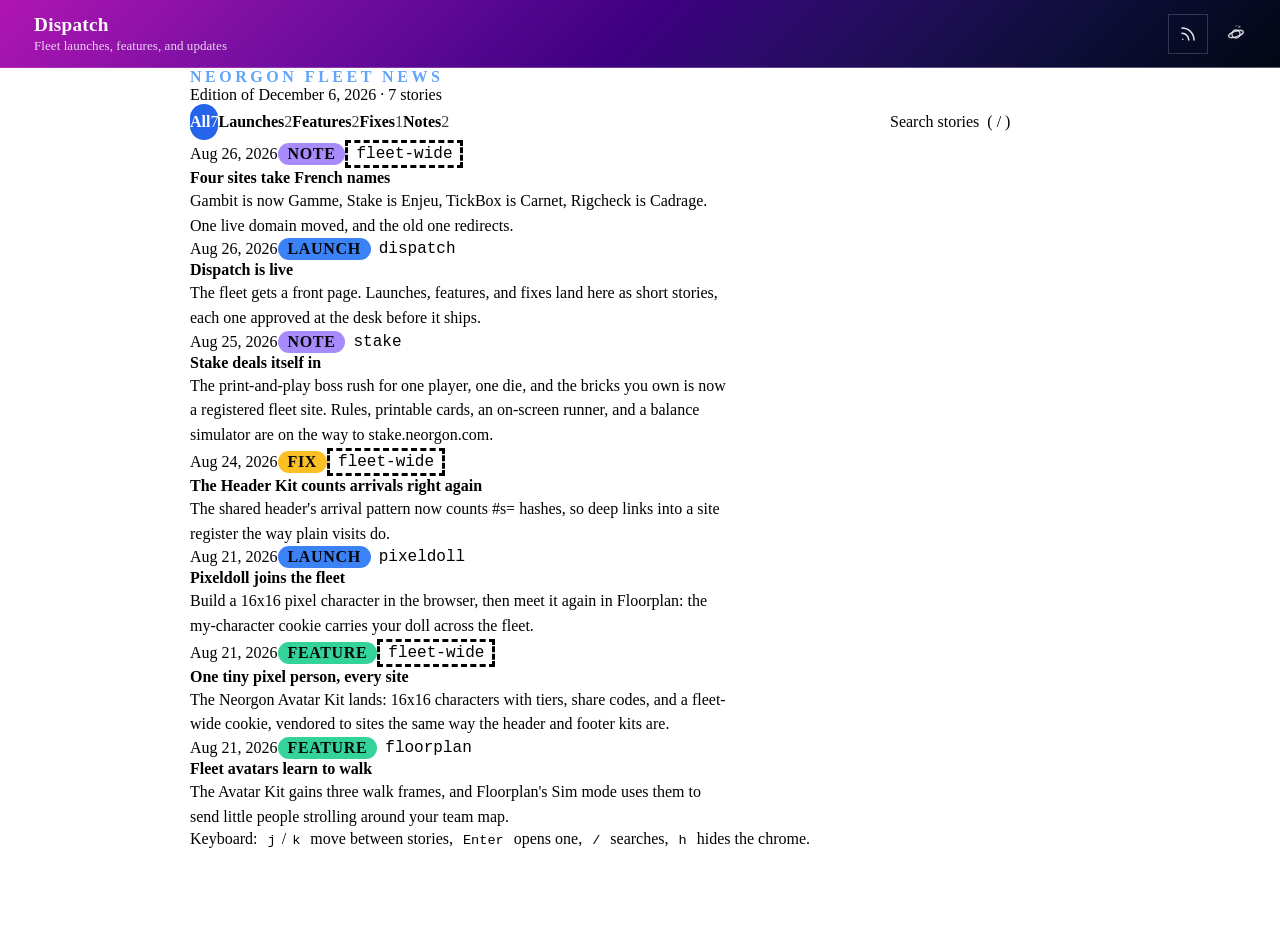
==== index.html @ c40a1453 "feat(header): merge logo+title into one site-home link, planet hub icon, neo-repo source meta" ====
<!DOCTYPE html>
<html lang="en">
<head>
  <meta charset="UTF-8">
  <meta name="viewport" content="width=device-width, initial-scale=1.0">
  <meta http-equiv="Content-Security-Policy" content="default-src 'self'; base-uri 'self'; form-action 'self'; script-src 'self' 'unsafe-inline'; style-src 'self' 'unsafe-inline' https://cdn.neorgon.org https://fonts.googleapis.com; font-src 'self' https://fonts.gstatic.com; img-src 'self' data: https://cdn.neorgon.org; connect-src 'self'; upgrade-insecure-requests">
  <title>Dispatch | Neorgon Fleet News</title>
  <meta name="description" content="Read what shipped across the Neorgon fleet: launches, features, and fixes, drafted from real work logs and approved at the desk before publishing">
  <meta property="og:title" content="Dispatch: Neorgon Fleet News">
  <meta property="og:description" content="What shipped across the fleet, approved at the desk">
  <meta property="og:type" content="website">
  <meta property="og:url" content="https://dispatch.neorgon.com/">
  <meta property="og:site_name" content="Neorgon">
  <meta name="twitter:card" content="summary_large_image">
  <meta name="twitter:title" content="Dispatch: Neorgon Fleet News">
  <meta name="twitter:description" content="What shipped across the fleet, approved at the desk">
  <meta name="robots" content="index, follow">
  <link rel="canonical" href="https://dispatch.neorgon.com/">
  <meta property="og:locale" content="en_US">
  <meta name="theme-color" content="#040714">
  <meta property="og:image" content="https://dispatch.neorgon.com/og-preview.jpg">
  <meta property="og:image:width" content="1200">
  <meta property="og:image:height" content="630">
  <meta property="og:image:alt" content="Dispatch">
  <meta name="twitter:image" content="https://dispatch.neorgon.com/og-preview.jpg">
  <meta name="neo-repo" content="https://github.com/energon-a-secas/dispatch-site">
  <meta name="neo-version" content="1.0.0">
  <meta name="neo-updated" content="Aug 2026">
  <link rel="alternate" type="application/rss+xml" title="Dispatch: Neorgon fleet news" href="https://dispatch.neorgon.com/feed.xml">
  <link rel="icon" type="image/x-icon" href="https://cdn.neorgon.org/v1.0.0/favicon.ico" />
  <!-- Fleet design tokens — canonical, do not redeclare locally (PROJECTS.md section 5) -->
  <link rel="stylesheet" href="https://cdn.neorgon.org/v1.0.0/styles/base.css">
  <link rel="stylesheet" href="css/style.css">
  <!-- Neorgon Header Kit (vendored; ?header=live swaps CSS to CDN). Keep after style.css — the kit owns the header. -->
  <script>(function(){var m=location.search.match(/[?&]theme=([\w-]+)/)||document.cookie.match(/(?:^|;\s*)neo_theme=([\w-]+)/);if(m&&m[1]!=='default')document.documentElement.dataset.theme=decodeURIComponent(m[1]);})();</script>
  <link rel="stylesheet" href="css/neorgon-header.css">
  <link rel="stylesheet" href="css/neorgon-themes.css">
  <link rel="stylesheet" href="https://cdn.neorgon.org/v1.0.0/header/season.css">
  <script defer src="js/neorgon-header.js"></script>
  <!-- Neorgon Footer Kit (vendored). Pins the footer to the viewport floor on short
       pages and builds the meta bar + back-to-top. -->
  <link rel="stylesheet" href="css/neorgon-footer.css">
  <script defer src="js/neorgon-footer.js"></script>
  <script type="application/ld+json">
  {
    "@context": "https://schema.org",
    "@type": "WebApplication",
    "name": "Dispatch",
    "description": "Read what shipped across the Neorgon fleet: launches, features, and fixes, drafted from real work logs and approved at the desk before publishing",
    "url": "https://dispatch.neorgon.com/",
    "applicationCategory": "NewsApplication",
    "operatingSystem": "Any",
    "offers": { "@type": "Offer", "price": "0", "priceCurrency": "USD" },
    "author": { "@type": "Organization", "name": "Neorgon", "url": "https://neorgon.com/" }
  }
  </script>
</head>
<body>

  <a class="skip-link" href="#main">Skip to content</a>

  <!-- Header Kit contract. content mode + opt-in autohide: the bar slides away
       while you read down the feed and returns on the first scroll up. -->
  <header class="header-bar" data-header-mode="content" data-header-autohide="on">
    <div class="header-logo">
      <a href="./" class="header-title-link">
        <img src="https://cdn.neorgon.org/v1.0.0/energon-classic-logo.png" class="header-logo-img" alt="">
        <div class="header-title-wrap">
        <h1>Dispatch</h1>
        <div class="header-subtitle">Fleet launches, features, and updates</div>
      
        </div>
      </a>
    </div>

    <div class="header-right">
      <div class="header-actions">
        <a class="btn btn--ghost btn--sm" href="feed.xml" title="RSS feed" aria-label="RSS feed" data-keep-mobile>
          <svg viewBox="0 0 24 24" width="18" height="18" fill="none" stroke="currentColor" stroke-width="2" stroke-linecap="round" xmlns="http://www.w3.org/2000/svg" aria-hidden="true">
            <path d="M4 11a9 9 0 0 1 9 9"/>
            <path d="M4 4a16 16 0 0 1 16 16"/>
            <circle cx="5" cy="19" r="1" fill="currentColor" stroke="none"/>
          </svg>
        </a>
      </div>
      <a class="header-home" href="https://neorgon.com/" title="neorgon.com" aria-label="Neorgon home">
        <svg class="nh-hub-icon" viewBox="0 0 24 24" fill="none" stroke="currentColor" stroke-width="1.5" stroke-linecap="round" stroke-linejoin="round" xmlns="http://www.w3.org/2000/svg" aria-hidden="true">
          <circle cx="12" cy="12" r="4.4"/>
          <ellipse cx="12" cy="12" rx="8.4" ry="3" transform="rotate(-18 12 12)"/>
          <g class="nh-orbit">
            <path d="M17.5 4.2 14.2 2.7l.9 1.4-.6 1.1z" fill="currentColor" stroke="none"/>
            <circle cx="12.6" cy="3" r=".7" fill="currentColor" stroke="none" opacity=".55"/>
            <circle cx="11.1" cy="3.3" r=".55" fill="currentColor" stroke="none" opacity=".35"/>
            <circle cx="9.8" cy="3.7" r=".4" fill="currentColor" stroke="none" opacity=".2"/>
          </g>
        </svg>
      </a>
    </div>
  </header>

  <main id="main">
    <div class="container stack">
      <section class="section" aria-label="Fleet news feed">
        <div class="masthead">
          <p class="masthead__kicker">Neorgon fleet news</p>
          <p class="masthead__edition" id="editionLine">Loading the wire…</p>
        </div>

        <div class="feed-controls">
          <div class="chips" id="feedChips" role="group" aria-label="Filter stories by kind"></div>
          <input type="search" id="feedSearch" class="feed-search" placeholder="Search stories  ( / )" aria-label="Search stories">
        </div>

        <div class="feed stack stack--tight" id="feed"></div>

        <p class="feed-hint">Keyboard: <kbd>j</kbd>/<kbd>k</kbd> move between stories,
          <kbd>Enter</kbd> opens one, <kbd>/</kbd> searches, <kbd>h</kbd> hides the chrome.</p>
      </section>
    </div>
  </main>

  <footer class="neo-footer" data-footer-mode="minimal">
    Stories come from the fleet's own work logs and ship only after approval at
    <a href="desk.html">the desk</a>.
  </footer>

  <script type="module" src="js/app.js"></script>
</body>
</html>
---- css/style.css ----
/* ── Reset & base ──────────────────────────────────────────── */
*, *::before, *::after { margin: 0; padding: 0; box-sizing: border-box; }

/*
 * ── Design tokens ─────────────────────────────────────────────
 *
 * Canonical tokens (colors, font, type scale, spacing, radii) come from the CDN:
 *   https://cdn.neorgon.org/v1.0.0/styles/base.css   (linked in index.html)
 * Do NOT redeclare them here — a local copy is how the fleet drifted. The block
 * below holds only what base.css does not define, plus the per-site accent.
 *
 * Motion: base.css still ships --ease-snap (bounce) for legacy sites, but it is
 * deprecated for new work (impeccable law: ease-out exponential, no bounce).
 * Use --ease-out below.
 */

:root {
  /* Per-site identity — set to this site's hub card accent (PROJECTS.md section 4) */
  --accent: #3b82f6;
  --accent-bright: #60a5fa;
  /* Darker accent for fills under white text: #fff on #3b82f6 is 3.68:1
     (fails AA), on #2563eb it is 5.17:1. Hover goes darker still. */
  --accent-strong: #2563eb;
  --accent-strong-hover: #1d4ed8;

  /* Story-kind colors (display only, scoped to Dispatch) */
  --kind-launch: #3b82f6;
  --kind-feature: #34d399;
  --kind-fix: #fbbf24;
  --kind-note: #a78bfa;

  /* Site extras base.css does not define */
  --surface-toast: #1a1730;
  --danger: #e11d48;
  --danger-hover: #f43f5e;
  --ease-out: cubic-bezier(0.22, 1, 0.36, 1);
  --control-height: 44px;
  --control-height-sm: 36px;
  --shadow-card: 0 12px 28px rgba(15, 23, 42, 0.5);
  --shadow-modal: 0 24px 48px rgba(2, 6, 23, 0.58);
  --z-sticky-header: 200;
  --z-modal: 400;
  --z-toast: 500;
}

/* Author display values (e.g. .section/.stack flex) would otherwise defeat the
   hidden attribute — restore its authority once, globally. */
[hidden] { display: none !important; }

html { height: 100%; }
body {
  font-family: var(--font);
  background: var(--bg);
  min-height: 100%;
  color: var(--text-primary);
  display: flex; flex-direction: column;
}

body.modal-open {
  overflow: hidden;
}

main#main {
  flex: 1;
  display: flex;
  flex-direction: column;
  min-height: 0;
  width: 100%;
}

/* ── Layout ────────────────────────────────────────────────── */
/*
 * GOTCHA: body { display:flex; flex-direction:column } + margin: 0 auto
 * on a child collapses its width — always pair with width: 100%.
 *
 * GOTCHA: External images (YouTube ggpht, Gravatar, etc.) may block loading
 * when the Referer header points to localhost or an unknown origin. Fix:
 * 1. Add <meta name="referrer" content="no-referrer"> in <head> (global)
 * 2. Or add referrerpolicy="no-referrer" on each <img> tag
 */
.container {
  max-width: 900px;
  width: 100%;
  margin: 0 auto;
  padding: var(--space-6);
  flex: 1;
}

/* Vertical rhythm: use inside .container or nested regions */
.stack {
  display: flex;
  flex-direction: column;
  gap: var(--space-6);
}
.stack--tight { gap: var(--space-4); }
.stack--loose { gap: var(--space-8); }

/* Page section: title row + body (replaces “card everything” for grouping) */
.section {
  display: flex;
  flex-direction: column;
  gap: var(--space-4);
}
.section__header {
  display: flex;
  flex-wrap: wrap;
  align-items: flex-end;
  justify-content: space-between;
  gap: var(--space-4);
}
.section__titles {
  display: flex;
  flex-direction: column;
  gap: var(--space-1);
  min-width: 0;
}
.section__title {
  font-size: var(--text-xl);
  font-weight: 600;
  letter-spacing: 0.02em;
  color: var(--text-primary);
}
.section__lead {
  font-size: var(--text-sm);
  color: var(--text-muted);
  line-height: 1.45;
  max-width: 52ch;
}
.section__lead code {
  font-family: ui-monospace, SFMono-Regular, Menlo, Monaco, Consolas, "Liberation Mono", monospace;
  font-size: 0.92em;
  color: var(--text-secondary);
}
.stack > .card { margin-bottom: 0; }
.toolbar {
  display: flex;
  flex-wrap: wrap;
  align-items: center;
  gap: var(--space-2);
}

/* ── Header ────────────────────────────────────────────────────
 * Owned by the Neorgon Header Kit (css/neorgon-header.css — canonical
 * source: packages/neorgon-ui/header/). Do NOT style .header-bar,
 * .header-logo*, .header-title-link, .header-subtitle, .header-right,
 * .header-actions, or .header-home here. Auth styles (.auth-*) stay
 * site-owned below.
 */
nav {
  display: flex;
  align-items: center;
  gap: var(--space-2);
}

/* ── Buttons (canonical) ─────────────────────────────────────
 * Use .btn + a variant. Aliases: .nav-link = toolbar ghost; .auth-* map below.
 */
.btn {
  display: inline-flex;
  align-items: center;
  justify-content: center;
  gap: var(--space-2);
  min-height: var(--control-height);
  padding: 0 var(--space-4);
  border-radius: var(--radius-sm);
  font-family: inherit;
  font-size: var(--text-sm);
  font-weight: 600;
  line-height: 1.2;
  text-decoration: none;
  cursor: pointer;
  border: 1px solid transparent;
  background: transparent;
  color: var(--text-primary);
  transition:
    background-color var(--dur),
    color var(--dur),
    border-color var(--dur),
    box-shadow var(--dur),
    transform var(--dur-fast);
  -webkit-tap-highlight-color: transparent;
}
.btn:disabled,
.btn[aria-disabled="true"] {
  opacity: 0.45;
  cursor: not-allowed;
  pointer-events: none;
}
.btn--sm {
  min-height: var(--control-height-sm);
  padding: 0 var(--space-3);
  font-size: var(--text-xs);
}
.btn--block { width: 100%; }
.btn--icon {
  min-width: var(--control-height);
  padding: 0;
}
.btn--primary {
  background: var(--accent-strong);
  color: #fff;
  border-color: transparent;
}
.btn--primary:hover { background: var(--accent-strong-hover); }
.btn--secondary {
  background: var(--surface-2);
  color: var(--text-primary);
  border-color: var(--border-strong);
}
.btn--secondary:hover {
  background: rgba(255, 255, 255, 0.1);
}
.btn--ghost {
  background: transparent;
  color: rgba(255,255,255,0.92);
  border-color: rgba(255,255,255,0.18);
}
.btn--ghost:hover {
  background: rgba(255,255,255,0.1);
  color: #fff;
}
.btn--danger {
  background: var(--danger);
  color: #fff;
  border-color: transparent;
}
.btn--danger:hover { background: var(--danger-hover); }

/* Toolbar ghost (header nav) — same as .btn.btn--ghost.btn--sm */
.nav-link {
  display: inline-flex;
  align-items: center;
  justify-content: center;
  min-height: var(--control-height);
  padding: 0 var(--space-3);
  border: 1px solid rgba(255,255,255,0.18);
  border-radius: var(--radius-sm);
  background: transparent;
  color: rgba(255,255,255,0.92);
  cursor: pointer;
  font-family: inherit;
  font-size: var(--text-sm);
  font-weight: 600;
  transition: background-color var(--dur), color var(--dur), border-color var(--dur);
}
.nav-link:hover {
  background: rgba(255,255,255,0.1);
  color: #fff;
}

.auth-toggle {
  display: flex;
  align-items: center;
  justify-content: center;
  min-width: var(--control-height);
  min-height: var(--control-height);
  padding: 0;
  border: 1px solid rgba(255,255,255,0.18);
  border-radius: var(--radius-sm);
  background: transparent;
  color: rgba(255,255,255,0.92);
  cursor: pointer;
  font-family: inherit;
  transition: background-color var(--dur), color var(--dur), border-color var(--dur);
}
.auth-toggle:hover {
  background: rgba(255,255,255,0.1);
  color: #fff;
}
.auth-toggle svg {
  width: 22px;
  height: 22px;
  flex-shrink: 0;
  display: block;
}
.auth-toggle.logged-in { color: var(--accent); }
.auth-toggle.logged-in svg circle:nth-of-type(2) {
  fill: currentColor;
  stroke: none;
}

/* ── Sheet (inline panel under header) — not a modal ─────────
 * Use for auth, filters, compact forms. No backdrop; page scrolls.
 * For blocking overlays use .modal below.
 */
.auth-panel {
  background: rgba(255,255,255,0.02);
  border-bottom: 1px solid var(--border-subtle);
  max-height: 0;
  overflow: hidden;
  transition: max-height 0.3s ease-out;
}
.auth-panel.open { max-height: 300px; }
.auth-panel-inner {
  padding: var(--space-6);
  max-width: 400px;
  margin: 0 auto;
}
.auth-tabs {
  display: flex;
  gap: var(--space-2);
  margin-bottom: var(--space-4);
}
.auth-tab {
  flex: 1;
  min-height: var(--control-height-sm);
  padding: 0 var(--space-4);
  border: 1px solid var(--border);
  border-radius: var(--radius-sm);
  background: transparent;
  color: var(--text-muted);
  cursor: pointer;
  font-family: inherit;
  font-size: var(--text-sm);
  font-weight: 600;
  transition: background-color var(--dur), color var(--dur), border-color var(--dur);
}
.auth-tab.active {
  background: var(--surface-2);
  color: var(--text-primary);
  border-color: var(--border-strong);
}
.auth-form input {
  width: 100%;
  padding: var(--space-3) var(--space-4);
  margin-bottom: var(--space-3);
  border: 1px solid var(--border);
  border-radius: var(--radius-sm);
  background: var(--surface-1);
  color: var(--text-primary);
  font-size: var(--text-sm);
  font-family: inherit;
}
.auth-submit {
  width: 100%;
  min-height: var(--control-height);
  padding: 0 var(--space-4);
  border: none;
  border-radius: var(--radius-sm);
  background: var(--accent);
  color: #fff;
  font-family: inherit;
  font-weight: 600;
  font-size: var(--text-sm);
  cursor: pointer;
  transition: background-color var(--dur);
}
.auth-submit:hover { background: var(--accent-bright); }
#authUser {
  display: flex;
  align-items: center;
  justify-content: space-between;
  gap: var(--space-4);
}
.auth-username {
  color: var(--text-primary);
  font-weight: 600;
}
.auth-logout {
  min-height: var(--control-height-sm);
  padding: 0 var(--space-3);
  border: 1px solid var(--border);
  border-radius: var(--radius-sm);
  background: transparent;
  color: var(--text-muted);
  cursor: pointer;
  font-family: inherit;
  font-size: var(--text-sm);
  font-weight: 600;
  transition: background-color var(--dur), color var(--dur), border-color var(--dur);
}
.auth-logout:hover {
  background: var(--surface-2);
  color: var(--text-primary);
}
.auth-divider {
  height: 1px;
  background: var(--border-subtle);
}

/* ── Modal (blocking overlay) ──────────────────────────────── */
.modal[hidden] {
  display: none !important;
}
.modal {
  position: fixed;
  inset: 0;
  z-index: var(--z-modal);
  display: flex;
  align-items: center;
  justify-content: center;
  padding: var(--space-4);
}
.modal__backdrop {
  position: absolute;
  inset: 0;
  background: rgba(2, 4, 12, 0.85);
  -webkit-backdrop-filter: blur(10px); /* Safari still needs the prefix */
  backdrop-filter: blur(10px);
}
.modal__dialog {
  position: relative;
  z-index: 1;
  display: flex;
  flex-direction: column;
  width: min(100%, 520px);
  max-height: min(90vh, 680px);
  overflow: hidden;
  background: var(--surface-1);
  border: 1px solid var(--border-strong);
  border-radius: var(--radius-lg);
  box-shadow: var(--shadow-modal);
}
/* For modals holding option grids or editors — narrow dialogs cramp them */
.modal__dialog--wide {
  width: min(100%, 760px);
}
.modal__header {
  display: flex;
  align-items: center;
  justify-content: space-between;
  gap: var(--space-4);
  padding: var(--space-4) var(--space-6);
  border-bottom: 1px solid var(--border-subtle);
}
.modal__header h2 {
  font-size: var(--text-lg);
  font-weight: 600;
  color: var(--text-primary);
}
.modal__body {
  padding: var(--space-6);
  overflow: auto;
  font-size: var(--text-sm);
  color: var(--text-secondary);
  line-height: 1.55;
}
.modal__body code {
  font-family: ui-monospace, SFMono-Regular, Menlo, Monaco, Consolas, "Liberation Mono", monospace;
  font-size: 0.9em;
  color: var(--text-primary);
}
.modal__footer {
  display: flex;
  flex-wrap: wrap;
  justify-content: flex-end;
  gap: var(--space-2);
  padding: var(--space-4) var(--space-6);
  border-top: 1px solid var(--border-subtle);
}

/* ── Card ──────────────────────────────────────────────────── */
/*
 * GOTCHA: backdrop-filter creates a stacking context — dropdowns inside
 * a card can be clipped by a later card's stacking context. Fix by adding
 * position: relative; z-index: 10 to the card that owns the open dropdown.
 *
 * Default: static surface (no hover lift — avoids generic “dashboard demo”).
 * Use .card--interactive for raised hover + entrance motion.
 *
 * GOTCHA: a <button> or <a> used AS a card does not inherit body text color —
 * buttons default to canvas text (near-black), rendering invisible on the dark
 * bg. When a card is an interactive element, set color: var(--text-primary)
 * and font-family: var(--font) explicitly on it.
 */
.card {
  background: var(--surface-1);
  border: 1px solid var(--border);
  border-radius: var(--radius-lg);
  padding: var(--space-6);
  margin-bottom: var(--space-6);
  backdrop-filter: blur(10px);
  transition: border-color var(--dur), box-shadow var(--dur);
}
.card:hover {
  border-color: var(--border-strong);
  box-shadow: 0 8px 20px rgba(15, 23, 42, 0.45);
}
.card--interactive {
  transition:
    transform var(--dur) ease-out,
    box-shadow var(--dur) ease-out,
    border-color var(--dur);
  animation: fadeIn 0.35s ease-out both;
}
.card--interactive:hover {
  transform: translateY(-3px);
  box-shadow: var(--shadow-card);
  border-color: var(--border-strong);
}
.card--enter {
  animation: fadeIn 0.35s ease-out both;
}
.card--flat:hover {
  box-shadow: none;
}
/* Card with an action row, in an equal-height grid: pin the toolbar to the
   bottom so buttons align across cards whose text wraps differently. */
.card--actions {
  display: flex;
  flex-direction: column;
}
.card--actions > .toolbar:last-child {
  margin-top: auto;
}

/* ── Button press feedback ─────────────────────────────────── */
button:active,
.btn:active,
.nav-link:active,
.auth-toggle:active,
.auth-tab:active,
.auth-submit:active,
.auth-logout:active {
  transform: scale(0.98);
  transition-duration: var(--dur-fast);
}

@keyframes fadeIn {
  from { opacity: 0; transform: translateY(6px); }
  to   { opacity: 1; transform: translateY(0); }
}

/* ── Skeleton loading ──────────────────────────────────────── */
@keyframes shimmer { to { background-position: -200% 0; } }
.skeleton {
  background: linear-gradient(90deg, var(--surface-1) 25%, var(--surface-2) 50%, var(--surface-1) 75%);
  background-size: 200% 100%;
  animation: shimmer 1.5s ease-in-out infinite;
  border-radius: var(--radius);
}

/* ── Toast ─────────────────────────────────────────────────── */
.toast {
  position: fixed;
  bottom: var(--space-6);
  right: var(--space-6);
  z-index: var(--z-toast);
  max-width: min(360px, calc(100vw - var(--space-8)));
  background: var(--surface-toast);
  border: 1px solid var(--border);
  border-radius: var(--radius);
  padding: var(--space-3) var(--space-4);
  font-size: var(--text-sm);
  color: var(--text-primary);
  box-shadow: var(--shadow-card);
  pointer-events: none;
  transform: translateY(8px);
  opacity: 0;
  transition: opacity 0.2s ease-out, transform 0.2s ease-out;
}
.toast.visible {
  opacity: 1;
  transform: translateY(0);
}

/* ── Footer ────────────────────────────────────────────────────
   Owned by the Neorgon Footer Kit (css/neorgon-footer.css).
   Don't add .neo-footer rules here — edit packages/neorgon-ui/footer/
   and re-run sync-footer.sh. */

/* ── Focus styles ──────────────────────────────────────────── */
:focus-visible {
  outline: 2px solid var(--accent-bright);
  outline-offset: 2px;
}

/* ── Skip link ─────────────────────────────────────────────── */
.skip-link {
  position: absolute;
  top: -100%;
  left: var(--space-4);
  z-index: 1000;
  padding: var(--space-2) var(--space-4);
  background: var(--accent-bright);
  color: #000;
  font-weight: 600;
  font-size: var(--text-sm);
  border-radius: 0 0 var(--radius-sm) var(--radius-sm);
  text-decoration: none;
  transition: top var(--dur);
}
.skip-link:focus { top: 0; }

/* ── Reduced motion ────────────────────────────────────────── */
@media (prefers-reduced-motion: reduce) {
  *, *::before, *::after {
    animation-duration: 0.01ms !important;
    animation-iteration-count: 1 !important;
    transition-duration: 0.01ms !important;
  }
  .card--interactive:hover { transform: none; }
}

/* ── Responsive ────────────────────────────────────────────── */
@media (max-width: 600px) {
  .container { padding: var(--space-4); }
  .toast {
    left: var(--space-4);
    right: var(--space-4);
    max-width: none;
  }
}

/* ════════════════════════════════════════════════════════════
   Dispatch: feed, embed strip, and desk
   ════════════════════════════════════════════════════════════ */

/* ── Masthead ──────────────────────────────────────────────── */
.masthead {
  display: flex;
  flex-direction: column;
  gap: var(--space-1);
  padding-bottom: var(--space-4);
  border-bottom: 2px solid var(--border-strong);
}
.masthead__kicker {
  font-size: var(--text-xs);
  font-weight: 700;
  letter-spacing: 0.22em;
  text-transform: uppercase;
  color: var(--accent-bright);
}
.masthead__edition {
  font-size: var(--text-sm);
  color: var(--text-muted);
}

/* ── Filter chips + search ─────────────────────────────────── */
.feed-controls {
  display: flex;
  flex-wrap: wrap;
  align-items: center;
  justify-content: space-between;
  gap: var(--space-3);
}
.chips {
  display: flex;
  flex-wrap: wrap;
  gap: var(--space-2);
}
.chip {
  display: inline-flex;
  align-items: center;
  gap: var(--space-2);
  min-height: var(--control-height-sm);
  padding: 0 var(--space-3);
  border: 1px solid var(--border);
  border-radius: 999px;
  background: transparent;
  color: var(--text-muted);
  font-family: inherit;
  font-size: var(--text-xs);
  font-weight: 600;
  cursor: pointer;
  transition: background-color var(--dur), color var(--dur), border-color var(--dur);
}
.chip:hover {
  color: var(--text-primary);
  border-color: var(--border-strong);
}
.chip--active {
  background: var(--accent-strong);
  border-color: transparent;
  color: #fff;
}
.chip__count {
  font-weight: 400;
  opacity: 0.75;
}
.chip--active .chip__count { opacity: 1; }
.feed-search {
  min-height: var(--control-height-sm);
  min-width: 200px;
  padding: 0 var(--space-3);
  border: 1px solid var(--border);
  border-radius: var(--radius-sm);
  background: var(--surface-1);
  color: var(--text-primary);
  font-family: inherit;
  font-size: var(--text-sm);
}
.feed-search::placeholder { color: var(--text-muted); }

/* ── Story cards ───────────────────────────────────────────── */
.post {
  margin-bottom: 0;
  border-left: 3px solid var(--border-strong);
}
.post--open { border-left-color: var(--accent); }
.post--hero {
  border-left-color: var(--accent);
  background: linear-gradient(135deg, rgba(59, 130, 246, 0.08), var(--surface-1) 55%);
}
.post__meta {
  display: flex;
  flex-wrap: wrap;
  align-items: center;
  gap: var(--space-3);
  margin-bottom: var(--space-2);
  font-size: var(--text-xs);
  color: var(--text-muted);
}
.post__meta time { font-variant-numeric: tabular-nums; }
.badge {
  display: inline-flex;
  align-items: center;
  padding: 2px 10px;
  border-radius: 999px;
  font-size: var(--text-xs);
  font-weight: 700;
  letter-spacing: 0.04em;
  text-transform: uppercase;
  color: #06070d;
}
.badge--launch  { background: var(--kind-launch); }
.badge--feature { background: var(--kind-feature); }
.badge--fix     { background: var(--kind-fix); }
.badge--note    { background: var(--kind-note); }
.post__site {
  padding: 2px 8px;
  border: 1px solid var(--border);
  border-radius: var(--radius-sm);
  font-family: ui-monospace, SFMono-Regular, Menlo, monospace;
  font-size: var(--text-xs);
  color: var(--text-secondary);
}
.post__site--fleet { border-style: dashed; }
.post__new {
  padding: 2px 8px;
  border-radius: var(--radius-sm);
  background: rgba(59, 130, 246, 0.18);
  color: var(--accent-bright);
  font-size: var(--text-xs);
  font-weight: 700;
  letter-spacing: 0.08em;
}
.post__title { font-size: var(--text-lg); line-height: 1.3; }
.post--hero .post__title { font-size: var(--text-xl); }
.post__toggle {
  all: unset;
  cursor: pointer;
  color: var(--text-primary);
  font: inherit;
  font-weight: 700;
}
.post__toggle:hover { color: var(--accent-bright); }
.post__toggle:focus-visible {
  outline: 2px solid var(--accent-bright);
  outline-offset: 3px;
  border-radius: 2px;
}
.post__summary {
  margin-top: var(--space-2);
  font-size: var(--text-sm);
  color: var(--text-secondary);
  line-height: 1.55;
  max-width: 68ch;
}
.post__body {
  margin-top: var(--space-3);
  padding-top: var(--space-3);
  border-top: 1px solid var(--border-subtle);
}
.post__body p {
  font-size: var(--text-sm);
  color: var(--text-secondary);
  line-height: 1.65;
  max-width: 68ch;
}
.post__body p + p { margin-top: var(--space-3); }
.post__links {
  display: flex;
  flex-wrap: wrap;
  gap: var(--space-2);
  margin-top: var(--space-4);
}
.feed-empty {
  margin-bottom: 0;
  font-size: var(--text-sm);
  color: var(--text-muted);
}
.feed-hint {
  font-size: var(--text-xs);
  color: var(--text-muted);
}
.feed-hint kbd {
  padding: 1px 6px;
  border: 1px solid var(--border);
  border-bottom-width: 2px;
  border-radius: var(--radius-sm);
  font-family: ui-monospace, SFMono-Regular, Menlo, monospace;
  font-size: 0.85em;
  color: var(--text-secondary);
}
@media (max-width: 600px) {
  .feed-hint { display: none; }
  .feed-search { flex: 1; min-width: 0; }
}

/* ── Embed strip (?embed=1), proctor-site convention ───────── */
body.is-embed .header-bar,
body.is-embed .neo-footer { display: none !important; }
body.is-embed main#main { padding: 0; }
.embed {
  display: flex;
  flex-direction: column;
  min-height: 100dvh;
  padding: var(--space-4);
  gap: var(--space-3);
}
.embed__masthead {
  display: flex;
  align-items: baseline;
  gap: var(--space-2);
  padding-bottom: var(--space-2);
  border-bottom: 2px solid var(--border-strong);
}
.embed__brand {
  font-size: var(--text-base);
  font-weight: 800;
  letter-spacing: 0.02em;
  color: var(--text-primary);
}
.embed__tag {
  font-size: var(--text-xs);
  font-weight: 600;
  letter-spacing: 0.14em;
  text-transform: uppercase;
  color: var(--accent-bright);
}
.embed__list {
  list-style: none;
  display: flex;
  flex-direction: column;
  gap: var(--space-3);
}
.embed__item {
  display: flex;
  align-items: flex-start;
  gap: var(--space-3);
}
.embed__dot {
  flex-shrink: 0;
  width: 8px;
  height: 8px;
  margin-top: 6px;
  border-radius: 50%;
}
.embed__dot--launch  { background: var(--kind-launch); }
.embed__dot--feature { background: var(--kind-feature); }
.embed__dot--fix     { background: var(--kind-fix); }
.embed__dot--note    { background: var(--kind-note); }
.embed__text {
  display: flex;
  flex-direction: column;
  gap: 2px;
  min-width: 0;
}
.embed__title {
  color: var(--text-primary);
  font-size: var(--text-sm);
  font-weight: 600;
  line-height: 1.35;
  text-decoration: none;
}
.embed__title:hover { color: var(--accent-bright); }
.embed__date {
  font-size: var(--text-xs);
  color: var(--text-muted);
  font-variant-numeric: tabular-nums;
}
.embed__empty {
  font-size: var(--text-sm);
  color: var(--text-muted);
}
.embed__open {
  margin-top: auto;
  padding-top: var(--space-3);
  border-top: 1px solid var(--border-subtle);
  font-size: var(--text-xs);
  font-weight: 700;
  letter-spacing: 0.06em;
  text-transform: uppercase;
  color: var(--accent-bright);
  text-decoration: none;
}
.embed__open:hover { color: var(--text-primary); }

/* ── Desk (desk.html, meaningful only on localhost) ────────── */
.desk-banner {
  margin-bottom: 0;
  border-left: 3px solid var(--kind-fix);
  font-size: var(--text-sm);
  color: var(--text-secondary);
  line-height: 1.55;
}
.desk-banner code {
  font-family: ui-monospace, SFMono-Regular, Menlo, monospace;
  font-size: 0.9em;
  color: var(--text-primary);
}
.draft { border-left: 3px solid var(--border-strong); margin-bottom: 0; }
.draft--approved { border-left-color: var(--kind-feature); }
.draft--rejected { border-left-color: var(--danger); opacity: 0.6; }
.draft__status {
  padding: 2px 10px;
  border-radius: 999px;
  font-size: var(--text-xs);
  font-weight: 700;
  letter-spacing: 0.06em;
  text-transform: uppercase;
  border: 1px solid var(--border-strong);
  color: var(--text-muted);
}
.draft--approved .draft__status { border-color: var(--kind-feature); color: var(--kind-feature); }
.draft--rejected .draft__status { border-color: var(--danger); color: var(--danger); }
.draft__grid {
  display: grid;
  grid-template-columns: repeat(auto-fit, minmax(180px, 1fr));
  gap: var(--space-3);
  margin: var(--space-4) 0;
}
.draft__field {
  display: flex;
  flex-direction: column;
  gap: var(--space-1);
}
.draft__field--wide { grid-column: 1 / -1; }
.draft__field label {
  font-size: var(--text-xs);
  font-weight: 600;
  letter-spacing: 0.06em;
  text-transform: uppercase;
  color: var(--text-muted);
}
.draft__field input,
.draft__field select,
.draft__field textarea {
  width: 100%;
  padding: var(--space-2) var(--space-3);
  border: 1px solid var(--border);
  border-radius: var(--radius-sm);
  background: var(--surface-1);
  color: var(--text-primary);
  font-family: inherit;
  font-size: var(--text-sm);
}
.draft__field textarea {
  min-height: 88px;
  resize: vertical;
  line-height: 1.5;
}
.draft__preview {
  margin-top: var(--space-4);
  padding-top: var(--space-4);
  border-top: 1px dashed var(--border);
}
.draft__preview-label {
  margin-bottom: var(--space-2);
  font-size: var(--text-xs);
  font-weight: 600;
  letter-spacing: 0.06em;
  text-transform: uppercase;
  color: var(--text-muted);
}
.desk-publishbar {
  position: sticky;
  bottom: 0;
  z-index: var(--z-sticky-header);
  display: flex;
  flex-wrap: wrap;
  align-items: center;
  justify-content: space-between;
  gap: var(--space-3);
  padding: var(--space-3) var(--space-4);
  border: 1px solid var(--border-strong);
  border-radius: var(--radius-lg);
  background: var(--surface-toast);
  box-shadow: var(--shadow-modal);
}
.desk-publishbar__count {
  font-size: var(--text-sm);
  color: var(--text-secondary);
}
.desk-publishbar__actions {
  display: flex;
  flex-wrap: wrap;
  gap: var(--space-2);
}
.published-list {
  list-style: none;
  display: flex;
  flex-direction: column;
  gap: var(--space-2);
}
.published-list li {
  display: flex;
  align-items: baseline;
  gap: var(--space-3);
  font-size: var(--text-sm);
  color: var(--text-secondary);
}
.published-list time {
  flex-shrink: 0;
  font-size: var(--text-xs);
  color: var(--text-muted);
  font-variant-numeric: tabular-nums;
}
---- css/neorgon-header.css ----
/* ══════════════════════════════════════════════════════════════
   Neorgon Header Kit — header.css
   Canonical source: packages/neorgon-ui/header/
   Vendored per site as css/neorgon-header.css — do not edit copies.
   Live CDN: https://cdn.neorgon.org/v1.0.0/header/header.css
   ══════════════════════════════════════════════════════════════ */

:root {
  /* Geometry */
  --header-h: 68px;
  --header-h-app: 56px;
  --header-control-h: 40px; /* every header control (buttons, ⋯, palette, home) shares this height */
  /* Logo height. A token, not a literal, so a site can make the mark carry more
     weight without forking the kit. Default 36px = the historical value, so
     nothing changes for a site that never sets it. The bar is 68px with no
     vertical padding, so ~52px is the practical ceiling before the mark starts
     to look wedged against the edges. */
  --header-logo-h: 36px;
  --header-logo-h-mobile: 28px;

  /* Palette — themes override these (see themes.css) */
  --header-bg-start: #B015B0;
  --header-bg-mid: #3D0080;
  --header-bg-end: #040714;
  /* Kept here for anything that references the composed gradient, but the
     authoritative copy is re-declared on .header-bar below — see the note
     there before changing either. */
  --header-bg: linear-gradient(in oklch 135deg, var(--header-bg-start) 0%, var(--header-bg-mid) 50%, var(--header-bg-end) 100%);
  --header-glass: rgba(0, 9, 18, .35);
  --header-text: #f9f9f9;
  --header-text-dim: rgba(255, 255, 255, .72);
  --header-border: rgba(255, 255, 255, .07);
  --header-border-strong: rgba(255, 255, 255, .22);
  --header-accent: #e879f9;
  --header-menu-bg: #10142a;
  --header-menu-hover: rgba(255, 255, 255, .08);

  /* Focus ring — near-white with a whisper of the brand hue so it never
     reads as a stray browser default. 5.77:1 (bright end) to 17.98:1
     (dark end) against the bar, 16.54:1 on the menu. Themes may override. */
  --header-focus: oklch(0.97 0.02 320);
  --header-focus-w: 2px;

  /* Icon sizing. Two tokens: a filled glyph reads heavier than a stroked
     one in the same box, so the solid home icon is set smaller to match
     optically. */
  --header-icon: 22px;        /* stroked glyphs (palette) */
  --header-icon-solid: 20px;  /* filled glyphs (home) */

  /* ease-out-quart: fast start, long settle, no overshoot. */
  --header-ease: cubic-bezier(.22, 1, .36, 1);
  --header-ease-in: cubic-bezier(.55, 0, 1, .45);
}

/* Colour judgements about the DEFAULT gradient specifically. Scoped to
   html:not([data-theme]) because themes.css sets these per theme at the
   same specificity as :root — a :root override here would silently
   overwrite all five palettes. Every consumer below pairs them with a
   var() fallback to the theme's own token. */
html:not([data-theme]) {
  /* --header-border-strong (.22) measures 1.91-1.95:1 on the bar, below
     the 3:1 WCAG 1.4.11 needs for a control boundary. .42 gives 3.73-4.02:1. */
  --header-control-border: rgba(255, 255, 255, .42);

  /* --header-bg-end (#040714) is identical to the standard page
     background, so a flat hairline measures 1.14:1 on the right half.
     The bar's luminance swings 43x left-to-right, so the edge ramps too. */
  --header-edge-from: rgba(255, 255, 255, .10);
  --header-edge-to: rgba(255, 255, 255, .34);

  /* .72 measures 4.14:1 at the start of the subtitle span — below AA.
     Split from the icon colour, which only needs 3:1 as non-text. */
  --header-text-dim: rgba(255, 255, 255, .82);
  --header-icon-color: rgba(255, 255, 255, .78);
}

/* ══════════════════════════════════════════════════════════════
   SKINS — site-level identity, opt-in per site
   ────────────────────────────────────────────────────────────
   A skin replaces the default magenta gradient for ONE site whose
   own palette clashes with it. Set it in the site's markup:

     <header class="header-bar" data-header-mode="content"
             data-header-skin="brass">

   This is NOT the theme system. Precedence, by design:

     visitor choice (?theme= / cookie)  >  season (CDN)  >  skin  >  kit default

   A site that should sit out every season keeps its skin with
   `<html lang="en" data-season="off">` — see season.css. That declines
   the fleet's decoration only; a visitor's ?theme= still wins.

   Named skins below are the reusable ones. For a one-off palette no
   other site would share, use `data-header-skin="custom"` and declare
   the tokens in the site's own CSS — contract at the end of this block.

   Two cascade facts make that ordering work, and both are easy to
   get wrong:

   1. A declaration ON .header-bar beats a value INHERITED from
      <html>, whatever the specificity. Visitor themes declare on
      <html>, so every skin is scoped `html:not([data-theme])` —
      the moment a visitor picks a theme, all skins stop matching.
   2. Season rules in season.css carry a matching
      `[data-header-skin]` selector one step more specific than the
      skin rules below, so an armed season still flips skinned
      sites. Do not raise the specificity here without raising it
      there too, or skinned sites will silently sit out the season.

   Each skin re-tunes the edge ramp and control border for its own
   surface — those defaults are calibrated to the magenta gradient
   and are wrong on a black bar.
   ══════════════════════════════════════════════════════════════ */

/* ink — near-black neutral. The default choice for a site whose
   palette the magenta gradient fights. */
html:not([data-theme]) .header-bar[data-header-skin="ink"] {
  --header-bg-start: #14161c;
  --header-bg-mid: #0b0d12;
  --header-bg-end: #050609;
  --header-glass: rgba(10, 12, 16, .55);
  --header-accent: #cbd5e1;
  --header-text: #f4f4f5;
  --header-text-dim: rgba(255, 255, 255, .78);
  --header-icon-color: rgba(255, 255, 255, .74);
  --header-border: rgba(255, 255, 255, .09);
  --header-border-strong: rgba(255, 255, 255, .24);
  --header-control-border: rgba(255, 255, 255, .44);
  --header-menu-bg: #14161c;
  --header-menu-hover: rgba(255, 255, 255, .09);
  /* A near-black bar sits close to the page in luminance at BOTH ends,
     so the edge has to be brighter than the gradient's ramp. */
  --header-edge-from: rgba(255, 255, 255, .26);
  --header-edge-to: rgba(255, 255, 255, .26);
}

/* carbon — flat true black, no gradient. The most restrained option;
   the hairline does all the separating. */
html:not([data-theme]) .header-bar[data-header-skin="carbon"] {
  --header-bg-start: #08080a;
  --header-bg-mid: #08080a;
  --header-bg-end: #08080a;
  --header-glass: rgba(0, 0, 0, .6);
  --header-accent: #e5e5e5;
  --header-text: #fafafa;
  --header-text-dim: rgba(255, 255, 255, .76);
  --header-icon-color: rgba(255, 255, 255, .72);
  --header-border: rgba(255, 255, 255, .12);
  --header-border-strong: rgba(255, 255, 255, .26);
  --header-control-border: rgba(255, 255, 255, .46);
  --header-menu-bg: #101012;
  --header-menu-hover: rgba(255, 255, 255, .1);
  --header-edge-from: rgba(255, 255, 255, .3);
  --header-edge-to: rgba(255, 255, 255, .3);
}

/* brass — warm dark, tuned to incident-runbook's #b8935f / #d8b280
   accents and its #040714 page background. */
html:not([data-theme]) .header-bar[data-header-skin="brass"] {
  --header-bg-start: #2a2114;
  --header-bg-mid: #16120c;
  --header-bg-end: #040714;
  --header-glass: rgba(22, 18, 12, .5);
  --header-accent: #d8b280;
  --header-text: #f7f3ea;
  --header-text-dim: rgba(247, 243, 234, .8);
  --header-icon-color: rgba(216, 178, 128, .86);
  --header-border: rgba(216, 178, 128, .2);
  --header-border-strong: rgba(216, 178, 128, .38);
  --header-control-border: rgba(216, 178, 128, .55);
  --header-menu-bg: #17130d;
  --header-menu-hover: rgba(216, 178, 128, .14);
  --header-edge-from: rgba(216, 178, 128, .22);
  --header-edge-to: rgba(216, 178, 128, .34);
}

/* slate — cool blue-grey. Neutral without going fully black. */
html:not([data-theme]) .header-bar[data-header-skin="slate"] {
  --header-bg-start: #33415a;
  --header-bg-mid: #1e293b;
  --header-bg-end: #0b1120;
  --header-glass: rgba(15, 23, 42, .5);
  --header-accent: #7dd3fc;
  --header-text: #f1f5f9;
  --header-text-dim: rgba(241, 245, 249, .8);
  --header-icon-color: rgba(226, 232, 240, .78);
  --header-border: rgba(148, 163, 184, .2);
  --header-border-strong: rgba(148, 163, 184, .36);
  --header-control-border: rgba(203, 213, 225, .5);
  --header-menu-bg: #16202f;
  --header-menu-hover: rgba(148, 163, 184, .16);
  --header-edge-from: rgba(148, 163, 184, .18);
  --header-edge-to: rgba(148, 163, 184, .34);
}

/* aurora — deep teal into cyan. For data/monitoring surfaces. */
html:not([data-theme]) .header-bar[data-header-skin="aurora"] {
  --header-bg-start: #0e7490;
  --header-bg-mid: #0a3d4d;
  --header-bg-end: #040714;
  --header-glass: rgba(8, 51, 68, .5);
  --header-accent: #67e8f9;
  --header-text: #ecfeff;
  --header-text-dim: rgba(236, 254, 255, .82);
  --header-icon-color: rgba(165, 243, 252, .82);
  --header-border: rgba(103, 232, 249, .2);
  --header-border-strong: rgba(103, 232, 249, .36);
  --header-control-border: rgba(165, 243, 252, .5);
  --header-menu-bg: #07222c;
  --header-menu-hover: rgba(103, 232, 249, .14);
  --header-edge-from: rgba(103, 232, 249, .2);
  --header-edge-to: rgba(103, 232, 249, .32);
}

/* ember — warm amber into rust. For alert/ops surfaces that want
   warmth without reading as the danger theme. */
html:not([data-theme]) .header-bar[data-header-skin="ember"] {
  --header-bg-start: #9a3412;
  --header-bg-mid: #4a1608;
  --header-bg-end: #040714;
  --header-glass: rgba(74, 22, 8, .5);
  --header-accent: #fbbf24;
  --header-text: #fff7ed;
  --header-text-dim: rgba(255, 247, 237, .82);
  --header-icon-color: rgba(253, 230, 138, .84);
  --header-border: rgba(251, 191, 36, .2);
  --header-border-strong: rgba(251, 191, 36, .36);
  --header-control-border: rgba(253, 230, 138, .5);
  --header-menu-bg: #23120a;
  --header-menu-hover: rgba(251, 191, 36, .14);
  --header-edge-from: rgba(251, 191, 36, .2);
  --header-edge-to: rgba(251, 191, 36, .32);
}

/* jade — clinical emerald. Tuned to headpain-site's #059669 / #10b981
   accents on its #040714 page. For calm medical/health surfaces where
   both the magenta default and ember's warning-warmth read wrong. */
html:not([data-theme]) .header-bar[data-header-skin="jade"] {
  --header-bg-start: #065f46;
  --header-bg-mid: #043b2c;
  --header-bg-end: #040714;
  --header-glass: rgba(4, 59, 44, .5);
  --header-accent: #6ee7b7;
  --header-text: #ecfdf5;
  --header-text-dim: rgba(236, 253, 245, .82);
  --header-icon-color: rgba(167, 243, 208, .84);
  --header-border: rgba(110, 231, 183, .2);
  --header-border-strong: rgba(110, 231, 183, .36);
  --header-control-border: rgba(167, 243, 208, .5);
  --header-menu-bg: #08251c;
  --header-menu-hover: rgba(110, 231, 183, .14);
  --header-edge-from: rgba(110, 231, 183, .2);
  --header-edge-to: rgba(110, 231, 183, .32);
}

/* ── custom — a site-authored skin ────────────────────────────────
   For a one-off palette that no named skin fits and that no other
   site would reuse. The kit deliberately ships NO tokens for this
   value: the site supplies them, and the kit stays out of the way.

     <header class="header-bar" data-header-skin="custom">

   In the site's own css/style.css, copy this selector EXACTLY — the
   scoping and the specificity are the whole contract:

     html:not([data-theme]) .header-bar[data-header-skin="custom"] {
       --header-bg-start: …;  --header-bg-mid: …;  --header-bg-end: …;
       --header-accent: …;    --header-text: …;    --header-text-dim: …;
       --header-icon-color: …; --header-border: …; --header-border-strong: …;
       --header-control-border: …; --header-menu-bg: …; --header-menu-hover: …;
       --header-edge-from: …; --header-edge-to: …;
     }

   Why that exact selector, and nothing shorter:
     · `html:not([data-theme])` makes the skin collapse the instant a
       visitor picks a theme. Drop it and the site ignores ?theme=.
     · `[data-header-skin="custom"]` puts it at (0,3,1) — above the
       kit default, below an armed season's (0,4,2) skin variant. A
       bare `.header-bar { --header-bg-start: … }` is only (0,1,0)
       and the kit's own defaults would beat it.
   Set only the three gradient stops if that is all that clashes; the
   bar re-composes --header-bg from them (see .header-bar below).
   Only the three stops + accent are usually enough — but re-tune the
   edge ramp too if the bar is much darker or lighter than the default
   magenta, which those values are calibrated against. */

/* ── Bar ─────────────────────────────────────────────────────── */
.header-bar {
  position: sticky;
  top: 0;
  z-index: var(--z-sticky-header, 200);
  display: flex;
  align-items: center;
  gap: var(--space-3, 12px);
  height: var(--header-h);
  padding: 0 var(--space-6, 24px);
  /* Re-composed HERE, not only at :root. A custom property's var()
     references resolve on the element where that property is declared, so a
     --header-bg built at :root bakes in :root's start/mid/end and ignores any
     override made further down the tree. Declaring it on .header-bar means
     skins (and any site override on the bar) only need to set the three
     stops. Themes still work: they set the stops on <html>, which inherits
     down to here before this resolves. */
  --header-bg: linear-gradient(in oklch 135deg, var(--header-bg-start) 0%, var(--header-bg-mid) 50%, var(--header-bg-end) 100%);
  background: var(--header-bg);
  border-bottom: 1px solid var(--header-border);
  color: var(--header-text);
  --header-h-cur: var(--header-h);
}

/* Bottom edge as a ramp, not a flat hairline (see --header-edge-*).
   Degrades to the theme's flat --header-border where unsupported or
   where a theme defines no ramp of its own. */
html:not([data-theme]) .header-bar {
  border-image: linear-gradient(
    to right,
    var(--header-edge-from, rgba(255, 255, 255, .10)),
    var(--header-edge-to, rgba(255, 255, 255, .34))
  ) 1;
}
/* Hub is a floating glass plate, not a band welded to the page — the
   ramp would read as a seam. */
html:not([data-theme]) .header-bar[data-header-mode="hub"] {
  border-image: none;
  border-bottom-color: var(--header-border);
}

/* Mode: hub — transparent cozy glass, no gradient */
.header-bar[data-header-mode="hub"] {
  background: var(--header-glass);
  backdrop-filter: blur(12px);
  -webkit-backdrop-filter: blur(12px);
}

/* Mode: app — slim, auto-hides on scroll down (JS toggles .header-hidden) */
.header-bar[data-header-mode="app"] {
  height: var(--header-h-app);
  --header-h-cur: var(--header-h-app);
}

/* Auto-hide. `app` mode has it by definition; every other mode opts in with
   data-header-autohide="on" and keeps its own height and background. */
.header-bar[data-header-mode="app"],
.header-bar[data-header-autohide="on"] {
  transition: transform .26s var(--header-ease, ease);
}
/* Leaving accelerates away; returning decelerates in. Same budget. */
.header-bar[data-header-mode="app"].header-hidden,
.header-bar[data-header-autohide="on"].header-hidden {
  transform: translateY(-100%);
  transition-duration: .2s;
  transition-timing-function: var(--header-ease-in, ease);
}
/* Keyboard focus entering a hidden bar reveals it: focus must never sit
   on an off-screen control (WCAG 2.4.7, and 2.2's 2.4.11). header.js
   drops the class on focusin so the next scroll decision agrees with
   what is painted; this rule covers the frame in between. */
.header-bar.header-hidden:focus-within { transform: none; }

/* ── Logo block ──────────────────────────────────────────────── */
.header-logo {
  display: flex;
  align-items: center;
  gap: 10px;
  flex-shrink: 0;
  min-width: 0;
}
.header-logo-img {
  height: var(--header-logo-h, 36px);
  width: auto;
  flex-shrink: 0;
  display: block;
  filter: brightness(0) invert(1);
  transition: transform .28s var(--header-ease, ease);
}
.header-logo-img:hover,
.header-title-link:hover .header-logo-img { transform: scale(1.06) rotate(-4deg); }

/* min-height also fixes a target-size failure: at <=700px the subtitle is
   hidden and this link collapses to 22px, under the 24px WCAG 2.5.8
   minimum. The parent centres it, so it grows symmetrically — no shift. */
.header-title-link {
  text-decoration: none;
  color: inherit;
  min-width: 0;
  display: flex;
  flex-direction: column;
  justify-content: center;
  min-height: var(--header-control-h);
}
/* Current contract: mark + name are ONE anchor to the site's own home
   (the img rides inside .header-title-link with alt=""), so the link's
   accessible name is the title text and the logo stops being a second,
   differently-behaved link. Scoped with :has() so the retired two-anchor
   markup keeps rendering unchanged wherever it still exists. */
.header-title-link:has(> .header-logo-img, > picture) {
  flex-direction: row;
  align-items: center;
  gap: 10px;
}
.header-title-wrap {
  display: flex;
  flex-direction: column;
  justify-content: center;
  min-width: 0;
}
/* The one visible cue that the name is a control: the title warms to the
   accent on hover. Kept subtle; the cursor and the logo tilt do the rest. */
.header-logo h1 { transition: color .2s var(--header-ease, ease); }
.header-title-link:hover h1 { color: var(--header-accent); }
/* rem, not em: a shared component must not rescale because a site set its
   own body font-size. 1.2rem == 19.2px == today's rendered size.

   `margin: 0` for the same reason, and it is load-bearing: the UA gives h1
   `.67em 0`, which at this size is 12.86px above and below. The kit never
   reset it, so the title block came out 67px inside app mode's fixed 56px
   bar — the title rode high and the subtitle hung out of the header into the
   page. It looked fine on most sites only because they link the CDN
   `styles/base.css`, whose `*` reset zeroed it for us; the sites that don't
   (headpain, autopilot, references-api in app mode) showed the real geometry. */
.header-logo h1 {
  margin: 0;
  font-size: 1.2rem;
  font-weight: 600;
  line-height: 1.2;
  letter-spacing: .015em;
  color: var(--header-text);
  white-space: nowrap;
}
/* All four sides declared, so a site that authors the subtitle as a <p>
   rather than a <div> does not reintroduce the same UA margin. */
.header-subtitle {
  font-size: .8125rem;
  line-height: 1.25;
  color: var(--header-text-dim);
  font-weight: 500;
  margin: 2px 0 0;
  letter-spacing: .005em;
  white-space: nowrap;
}

/* ── Right cluster: actions + theme toggle + home ────────────── */
.header-right {
  margin-left: auto;
  display: flex;
  align-items: center;
  gap: var(--space-2, 8px);
  min-width: 0;
}

.header-actions {
  display: flex;
  align-items: center;
  gap: var(--space-2, 8px);
  position: relative; /* overflow .header-menu anchors here */
  min-width: 0;
}
.header-actions .btn,
.header-actions .nav-link {
  white-space: nowrap;
  flex-shrink: 0;
}
/* Uniform control row: direct action children match the icon buttons'
   height so Share / ⋯ / palette / home read as one correlative strip.
   (Direct-child only — items moved into the ⋯ menu keep menu styling.) */
.header-actions > .btn,
.header-actions > .nav-link,
.header-actions > button,
.header-actions > a {
  height: var(--header-control-h);
  min-height: 0; /* neutralize site-level control minimums (e.g. --control-height) */
  box-sizing: border-box;
  display: inline-flex;
  align-items: center;
}

/* Same guarantee one level down, for the kit's own grouping idiom.
   header.js already knows .header-btn-group as a unit that travels into the ⋯
   menu whole; the geometry rule above did not, so a grouped button kept its
   own height and the row went ragged — pathfinder shipped 37px Fit/Clear
   buttons flanked by 40px icon controls. Scoped to a group still sitting in
   the bar: once the ⋯ menu adopts it the selector stops matching and menu
   styling takes over, which is the same boundary the direct-child rule draws.
   Deliberately NOT `> div > *` — battlecard's .bc-menu-wrap holds dropdown
   items that are not bar controls and must not be stretched to 40px. */
.header-actions > .header-btn-group > .btn,
.header-actions > .header-btn-group > .nav-link,
.header-actions > .header-btn-group > button,
.header-actions > .header-btn-group > a {
  height: var(--header-control-h);
  min-height: 0;
  box-sizing: border-box;
  display: inline-flex;
  align-items: center;
}

/* Appearance fallback for action buttons.
   The kit enforces geometry on .header-actions children but never styled
   them, so a site that uses the canonical .btn / .nav-link classes without
   defining them renders a raw browser button inside the header
   (incident-runbook hit exactly this). Wrapped in :where() so the whole
   rule has ZERO specificity — every site's own .btn/.nav-link styling
   still wins, and this only shows through where nothing else applies. */
:where(.header-actions) > :where(.btn, .nav-link, button, a) {
  padding: 0 12px;
  border: 1px solid var(--header-border-strong);
  border-radius: 6px;
  background: transparent;
  color: var(--header-text);
  font: inherit;
  font-size: .875rem;
  font-weight: 500;
  line-height: 1;
  text-decoration: none;
  cursor: pointer;
  transition: background .2s var(--header-ease, ease),
              border-color .2s var(--header-ease, ease);
}
:where(.header-actions) > :where(.btn, .nav-link, button, a):hover {
  background: var(--header-menu-hover);
  border-color: var(--header-control-border, var(--header-border-strong));
}

/* An icon-only control has no label to pad around, and the fallback above
   assumes there is one. Its 12px side padding lands inside a border-box
   control the site already sized square, leaving 40 - 24 - 2 = 14px of
   content — and an SVG is a flex item that will shrink into it. neorgon-site's
   GitHub mark rendered 14x26 and hiring-pack's 10x24 before this rule.

   Specificity note, because it is not what the :where() wrapper suggests:
   :has() is NOT zero-specificity — it takes the specificity of its most
   specific argument, so `svg:only-child` puts this selector at (0,1,1), the
   same weight as the `.header-actions > a` geometry rule above and ABOVE a
   site's single-class `.header-link { width: 36px }`. That is deliberate and
   matches the contract: the uniform control row is kit-owned, and a site that
   truly needs different geometry sets --header-control-h rather than
   restyling the control. hiring-pack declared 36px and now renders 40px. */
:where(.header-actions) > :where(.btn, .nav-link, button, a):has(> svg:only-child) {
  padding: 0;
  width: var(--header-control-h);
  justify-content: center;
}

/* …and the fallback's border does not belong on one either. .header-home is
   an unboxed glyph, so a site that styles neither ends up with a boxed icon
   sitting next to an unboxed one in the same row (hiring-pack shipped exactly
   that pair). Geometry above is kit-owned at (0,1,1); appearance is not — the
   extra :where() flattens this to zero specificity, so pathfinder and
   cartograph, whose icon buttons are deliberately boxed to match the text
   buttons beside them, keep their border on a single class. */
:where(.header-actions > :where(.btn, .nav-link, button, a):has(> svg:only-child)),
:where(.header-actions > :where(.btn, .nav-link, button, a):has(> svg:only-child)):hover {
  border-color: transparent;
}

/* Belt and braces for the same failure: whatever padding a site declares, an
   icon inside a header control is never the thing that gives way. Carries real
   specificity on purpose — a squeezed icon is always a bug, never a choice. */
.header-actions > .btn > svg,
.header-actions > .nav-link > svg,
.header-actions > button > svg,
.header-actions > a > svg {
  flex: none;
}

/* ── Theme toggle ────────────────────────────────────────────── */
.header-theme { position: relative; display: flex; }
.header-theme-toggle {
  display: inline-flex;
  align-items: center;
  justify-content: center;
  width: var(--header-control-h);
  height: var(--header-control-h);
  padding: 0;
  border: 1px solid var(--header-control-border, var(--header-border-strong));
  border-radius: 6px;
  background: transparent;
  color: var(--header-icon-color, var(--header-text-dim));
  cursor: pointer;
  transition: color .2s, border-color .2s, background .2s;
}
.header-theme-toggle:hover,
.header-theme-toggle[aria-expanded="true"] {
  color: var(--header-text);
  border-color: var(--header-border-strong);
  background: var(--header-menu-hover);
}
.header-theme-toggle svg {
  width: var(--header-icon, 22px);
  height: var(--header-icon, 22px);
  display: block;
}
[data-theme]:not([data-theme=""]) .header-theme-toggle { color: var(--header-accent); }

/* ── Home icon ───────────────────────────────────────────────── */
.header-home {
  display: flex;
  align-items: center;
  justify-content: center;
  width: var(--header-control-h);
  height: var(--header-control-h);
  box-sizing: border-box;
  padding: 0;
  border-radius: 6px;
  color: var(--header-icon-color, var(--header-text-dim));
  text-decoration: none;
  flex-shrink: 0;
  transition: color .18s var(--header-ease, ease),
              background .18s var(--header-ease, ease);
}
.header-home:hover { color: var(--header-text); background: var(--header-menu-hover); }
.header-home svg {
  width: var(--header-icon-solid, 20px);
  height: var(--header-icon-solid, 20px);
  display: block;
}

/* ── Hub glyph: inclined planet + orbiting rocket ────────────────
   .header-home now carries the kit's planet SVG (markup contract in
   the README) — the one header link to neorgon.com, tooltip
   "neorgon.com". Idle it is a still planet with the rocket parked;
   on hover or keyboard focus the rocket does laps, smoke trailing.
   Stroked glyph, so it sizes with --header-icon, not the solid token. */
.header-home svg.nh-hub-icon {
  width: var(--header-icon, 22px);
  height: var(--header-icon, 22px);
}
.header-home .nh-orbit {
  transform-origin: 12px 12px; /* viewBox centre — the planet */
}
.header-home:hover .nh-orbit,
.header-home:focus-visible .nh-orbit {
  animation: nh-orbit-lap 1.4s linear infinite;
}
@keyframes nh-orbit-lap { to { transform: rotate(360deg); } }

/* ── Overflow toggle (⋯) — injected by header.js ─────────────── */
.header-overflow { position: relative; display: flex; }
.header-overflow[hidden] { display: none; }
.header-overflow-toggle {
  display: inline-flex;
  align-items: center;
  justify-content: center;
  min-width: var(--header-control-h);
  height: var(--header-control-h);
  box-sizing: border-box;
  padding: 0 10px;
  border: 1px solid var(--header-control-border, var(--header-border-strong));
  border-radius: 6px;
  background: transparent;
  color: var(--header-text);
  font-size: 1rem;
  font-weight: 700;
  letter-spacing: 1px;
  cursor: pointer;
  transition: background .2s;
}
.header-overflow-toggle:hover,
.header-overflow-toggle[aria-expanded="true"] { background: var(--header-menu-hover); }

/* Shared press feedback — these three controls are kit-owned, so the kit
   owns their states (sites style their own .btn). */
.header-overflow-toggle:active,
.header-theme-toggle:active,
.header-home:active {
  background: var(--header-menu-hover);
  transform: translateY(.5px);
}

/* ── Dropdown menu (overflow + theme + Export▾ groups) ─────────
   Rules: parent gets position:relative; one open at a time; Esc /
   outside click closes; arrow keys navigate (all handled by header.js) */
.header-menu {
  position: absolute;
  /* Anchored to the BAR's bottom edge, not the button's. A 40px control
     centred in a 68px bar put the old panel 10.5px inside the bar. */
  top: calc(100% + (var(--header-h-cur, 68px) - var(--header-control-h)) / 2 + 8px);
  right: 0;
  min-width: 180px;
  max-height: min(60vh, 320px);
  overflow-y: auto;
  margin: 0;
  padding: 6px;
  list-style: none;
  background: var(--header-menu-bg);
  border: 1px solid var(--header-border-strong);
  border-radius: 12px;
  /* Contact / mid / ambient + inner top highlight, so the panel lands
     instead of floating. */
  box-shadow:
    0 1px 2px rgba(0, 0, 0, .45),
    0 8px 16px -6px rgba(0, 0, 0, .5),
    0 24px 48px -16px rgba(0, 0, 0, .65),
    inset 0 1px 0 rgba(255, 255, 255, .06);
  transform-origin: top right;
  display: none;
  z-index: 1;
}
.header-menu.open {
  display: block;
  animation: neo-menu-in .14s var(--header-ease, ease) both;
}
@keyframes neo-menu-in {
  from { opacity: 0; transform: translateY(-6px) scale(.98); }
  to   { opacity: 1; transform: none; }
}

.header-menu .btn,
.header-menu .nav-link,
.header-menu button,
.header-menu a {
  display: flex;
  align-items: center;
  /* text-align does nothing to a flex item; without this the site's own
     .btn { justify-content: center } wins and every row centres itself. */
  justify-content: flex-start;
  gap: 10px;
  width: 100%;
  min-height: 44px;
  padding: 0 12px;
  border: none;
  border-radius: 8px;
  background: none;
  color: var(--header-text);
  font: inherit;
  font-size: .875rem;
  font-weight: 500;
  text-align: left;
  text-decoration: none;
  white-space: nowrap;
  cursor: pointer;
}
.header-menu .btn:hover,
.header-menu .nav-link:hover,
.header-menu button:hover,
.header-menu a:hover {
  background: var(--header-menu-hover);
}

/* ── Focus visibility ─────────────────────────────────────────
   Every focusable header control gets a real ring. outline costs no
   layout and creates no stacking context, so app-mode transform is
   unaffected. Longhand lists (no :is()) for universal support. */
.header-logo a:focus-visible,
.header-title-link:focus-visible,
.header-actions > a:focus-visible,
.header-actions > button:focus-visible,
.header-actions > .btn:focus-visible,
.header-actions > .nav-link:focus-visible,
.header-overflow-toggle:focus-visible,
.header-theme-toggle:focus-visible,
.header-home:focus-visible {
  outline: var(--header-focus-w) solid var(--header-focus);
  outline-offset: 2px;
}
/* Drawn inside the item so it never collides with the menu's padding or
   scroll edge. Covers menuitemradio/checkbox, which the old rule missed. */
.header-menu .btn:focus-visible,
.header-menu .nav-link:focus-visible,
.header-menu button:focus-visible,
.header-menu a:focus-visible,
.header-menu [role="menuitem"]:focus-visible,
.header-menu [role="menuitemradio"]:focus-visible,
.header-menu [role="menuitemcheckbox"]:focus-visible {
  outline: var(--header-focus-w) solid var(--header-focus);
  outline-offset: -2px;
  background: var(--header-menu-hover);
}
.header-menu .badge,
.header-menu [data-badge] { margin-left: auto; }

/* Grouped controls (.header-btn-group divs / navs) moved into the ⋯ menu
   render as stacked rows; group chrome (borders, padding, flex) is stripped. */
.header-menu > div,
.header-menu > nav {
  display: block;
  border: none;
  margin: 0;
  padding: 0;
}
.header-menu > div + div,
.header-menu > nav + nav {
  border-top: 1px solid var(--header-border);
  margin-top: 4px;
  padding-top: 4px;
}
.header-menu > div button,
.header-menu > div a,
.header-menu > nav button,
.header-menu > nav a {
  width: 100%;
  margin: 0;
}

/* Theme menu specifics */
.header-theme-menu .theme-swatch {
  width: 14px;
  height: 14px;
  border-radius: 50%;
  flex-shrink: 0;
  border: 1px solid rgba(255, 255, 255, .25);
}
.header-theme-menu [aria-checked="true"]::after {
  content: "✓";
  margin-left: auto;
  color: var(--header-accent);
}

/* ── Mobile (≤700px): shrink, hide subtitle, JS moves non-kept
   action buttons into the ⋯ overflow menu ────────────────────── */
@media (max-width: 700px) {
  :root {
    --header-control-h: 36px;
    --header-icon: 20px;
    --header-icon-solid: 18px;
  }
  .header-bar { padding: 0 var(--space-4, 16px); gap: var(--space-2, 8px); }
  .header-subtitle { display: none; }
  .header-logo h1 { font-size: 1rem; }
  .header-logo-img { height: var(--header-logo-h-mobile, 28px); }
  .header-right { gap: 6px; }
  /* A 180px panel pinned to the right of a 375px viewport wastes width. */
  .header-menu {
    min-width: min(260px, calc(100vw - 32px));
    max-width: calc(100vw - 32px);
  }
}

/* ── Reduced motion ──────────────────────────────────────────── */
@media (prefers-reduced-motion: reduce) {
  .header-bar[data-header-mode="app"],
  .header-bar[data-header-mode="app"].header-hidden,
  .header-bar[data-header-autohide="on"],
  .header-bar[data-header-autohide="on"].header-hidden { transition: none; }
  .header-logo-img { transition: none; }
  .header-logo-img:hover,
  .header-title-link:hover .header-logo-img { transform: none; }
  .header-home:hover .nh-orbit,
  .header-home:focus-visible .nh-orbit { animation: none; }
  .header-menu.open { animation: none; }
  .header-overflow-toggle:active,
  .header-theme-toggle:active,
  .header-home:active { transform: none; }
}

/* ── Forced colors (Windows High Contrast) ────────────────────
   The bar's hierarchy is carried entirely by translucent whites, which
   all collapse to one system colour. Give the structural edges system
   tokens so the header doesn't become one undifferentiated block. */
@media (forced-colors: active) {
  .header-bar {
    border-image: none;
    border-bottom: 1px solid CanvasText;
  }
  .header-overflow-toggle,
  .header-theme-toggle { border-color: ButtonBorder; }
  .header-menu { border: 1px solid CanvasText; }
  .header-logo a:focus-visible,
  .header-title-link:focus-visible,
  .header-actions > a:focus-visible,
  .header-actions > button:focus-visible,
  .header-actions > .btn:focus-visible,
  .header-actions > .nav-link:focus-visible,
  .header-overflow-toggle:focus-visible,
  .header-theme-toggle:focus-visible,
  .header-home:focus-visible,
  .header-menu button:focus-visible,
  .header-menu a:focus-visible { outline-color: Highlight; }
}
---- css/neorgon-themes.css ----
/* ══════════════════════════════════════════════════════════════
   Neorgon Header Kit — themes.css
   Theme = token overrides + a contained decorative layer, applied
   via <html data-theme="…">. Themes are HEADER-SCOPED on purpose:
   page backgrounds and effects stay site-owned. To add a theme:
   one block here + one entry in the THEMES array in header.js.
   ══════════════════════════════════════════════════════════════ */

/* default — magenta nebula. No block needed; :root defaults in
   header.css ARE the default theme. Attribute is removed when
   default is active. */


/* ══ FX ENGINE ═════════════════════════════════════════════════
   Every decorated theme paints into .header-bar::before / ::after.
   Four rules make that safe, and they are load-bearing:

   1. NEVER overflow:hidden on .header-bar. The ⋯ overflow menu and
      the auth panel are absolutely-positioned descendants that hang
      BELOW the bar; clipping would eat them. Instead the layer is
      an inset:0 box and the effect is its *background* — a
      background paints only inside its own box, so it is
      self-bounding with no clipping required.
   2. z-index:-1 puts the layer above the bar's own background but
      below every in-flow child (logo, actions, home). Per CSS
      painting order, negative-z children draw at step 2, in-flow
      content at steps 3-6. Text stays crisp, hit targets untouched.
   3. isolation:isolate guarantees .header-bar is the stacking
      context that -1 resolves against (it already is one via
      position:sticky + z-index, so this is a belt-and-braces no-op).
   4. Animate background-position / opacity ONLY. A transform on the
      layer would move the box itself and escape the unclipped bar.
      Loops are seamless because every travel distance is an integer
      multiple of its tile size.

   Layers are inert to a11y: empty content, pointer-events:none, no
   text, no emoji — nothing for a screen reader to announce.
   ═════════════════════════════════════════════════════════════ */

[data-theme] .header-bar { isolation: isolate; }

[data-theme] .header-bar::before,
[data-theme] .header-bar::after {
  content: "";
  position: absolute;
  inset: 0;
  z-index: -1;
  pointer-events: none;
}


/* ── CHRISTMAS — layered snowfall, a tree in the gutter, hearth glow ── */
[data-theme="christmas"] {
  --header-bg-start: #7f1d1d;
  --header-bg-mid: #14532d;
  --header-bg-end: #052e16;
  --header-glass: rgba(5, 46, 22, .45);
  --header-accent: #fbbf24;
  --header-border: rgba(251, 191, 36, .25);
  --header-border-strong: rgba(251, 191, 36, .45);
  --header-text: #fefce8;
  --header-text-dim: rgba(254, 252, 232, .65);
  --header-menu-bg: #14210f;
  --header-menu-hover: rgba(251, 191, 36, .12);

  /* One irregular 6-flake tile, reused at three scales. Scaling the
     tile scales the flakes, so size + speed carry the parallax. */
  --neo-flakes: url("data:image/svg+xml,%3Csvg xmlns='http://www.w3.org/2000/svg' viewBox='0 0 120 120'%3E%3Cg fill='%23fff'%3E%3Ccircle cx='17' cy='11' r='1.7'/%3E%3Ccircle cx='64' cy='29' r='1.1' opacity='.6'/%3E%3Ccircle cx='98' cy='58' r='1.5' opacity='.85'/%3E%3Ccircle cx='33' cy='76' r='1' opacity='.5'/%3E%3Ccircle cx='79' cy='101' r='1.9'/%3E%3Ccircle cx='8' cy='47' r='.9' opacity='.45'/%3E%3C/g%3E%3C/svg%3E");
  --neo-tree: url("data:image/svg+xml,%3Csvg xmlns='http://www.w3.org/2000/svg' viewBox='0 0 26 30'%3E%3Crect x='11' y='24' width='4' height='6' fill='%23713f12'/%3E%3Cpath d='M13 3 6 14h14zM13 10 3 22h20zM13 17 1 29h24z' fill='%2316a34a'/%3E%3Ccircle cx='13' cy='2.6' r='2.2' fill='%23fbbf24'/%3E%3Ccircle cx='9' cy='19' r='1' fill='%23fca5a5'/%3E%3Ccircle cx='17' cy='25' r='1' fill='%23fde68a'/%3E%3C/svg%3E");
}
[data-theme="christmas"] .header-bar::before {
  background-image: var(--neo-flakes), var(--neo-flakes), var(--neo-flakes);
  background-size: 210px 210px, 132px 132px, 84px 84px;
  background-position: 0 0, 0 0, 0 0;
  animation: neo-snow 14s linear infinite;
}
[data-theme="christmas"] .header-bar::after {
  background-image: var(--neo-tree),
    radial-gradient(170px 80px at 5% 112%, rgba(251, 191, 36, .26), transparent 72%);
  background-size: 20px 23px, 100% 100%;
  background-position: 2px 100%, 0 0;
  background-repeat: no-repeat;
  animation: neo-glow 4.5s ease-in-out infinite alternate;
}


/* ── NEW YEAR — rising sparks under a volley of bursts ── */
[data-theme="new-year"] {
  --header-bg-start: #1e1b4b;
  --header-bg-mid: #4c1d95;
  --header-bg-end: #020617;
  --header-glass: rgba(30, 27, 75, .45);
  --header-accent: #fcd34d;
  --header-border: rgba(252, 211, 77, .24);
  --header-border-strong: rgba(252, 211, 77, .45);
  --header-text: #f5f3ff;
  --header-text-dim: rgba(237, 233, 254, .68);
  --header-menu-bg: #150f2e;
  --header-menu-hover: rgba(252, 211, 77, .12);

  --neo-spark: url("data:image/svg+xml,%3Csvg xmlns='http://www.w3.org/2000/svg' viewBox='0 0 100 100'%3E%3Cg fill='%23fcd34d'%3E%3Cpath d='M22 8l1.2 5.8L29 15l-5.8 1.2L22 22l-1.2-5.8L15 15l5.8-1.2z'/%3E%3Cpath d='M72 55l.9 4.3L77 60l-4.1.9L72 65l-.9-4.1L67 60l4.1-.7z' opacity='.8'/%3E%3Ccircle cx='48' cy='30' r='1.3' opacity='.8'/%3E%3Ccircle cx='86' cy='18' r='1' opacity='.55'/%3E%3Ccircle cx='12' cy='62' r='1.1' opacity='.7'/%3E%3Ccircle cx='58' cy='86' r='1.4'/%3E%3Ccircle cx='33' cy='72' r='.9' opacity='.5'/%3E%3Ccircle cx='92' cy='78' r='1.2' opacity='.65'/%3E%3C/g%3E%3C/svg%3E");
  /* Burst = a radial falloff cut into rays by a conic mask. No SVG,
     no per-ray markup. If mask-image is unsupported the rays simply
     don't get cut and it degrades to two soft light blooms.
     Core alpha is capped at .33 and kept gold rather than white: a
     ray can cross the title, and a brighter bloom drops that text
     below 4.5:1. At .33 the worst case measures 4.9:1. */
  --neo-burst-a: radial-gradient(90px 90px at 27% 42%, rgba(253, 224, 71, .33), rgba(252, 211, 77, .24) 38%, transparent 70%);
  --neo-burst-b: radial-gradient(64px 64px at 73% 56%, rgba(254, 240, 138, .3), rgba(251, 146, 60, .22) 38%, transparent 70%);
}
[data-theme="new-year"] .header-bar::before {
  background-image: var(--neo-spark), var(--neo-spark);
  background-size: 190px 190px, 128px 128px;
  background-position: 0 0, 40px 0;
  animation: neo-rise 9s linear infinite;
}
[data-theme="new-year"] .header-bar::after {
  background-image: var(--neo-burst-a), var(--neo-burst-b);
  background-repeat: no-repeat;
  mask-image: repeating-conic-gradient(from 7deg at 27% 42%, #000 0 1.3deg, transparent 1.3deg 15deg),
              repeating-conic-gradient(from 22deg at 73% 56%, #000 0 1.6deg, transparent 1.6deg 18deg);
  animation: neo-burst 4.2s ease-out infinite;
}


/* ── HALLOWEEN — drifting fog under ghost bats ── */
[data-theme="halloween"] {
  --header-bg-start: #3b0764;
  --header-bg-mid: #1c1917;
  --header-bg-end: #0c0a09;
  --header-glass: rgba(28, 25, 23, .5);
  --header-accent: #f97316;
  --header-border: rgba(249, 115, 22, .22);
  --header-border-strong: rgba(249, 115, 22, .45);
  --header-text: #fff7ed;
  --header-text-dim: rgba(255, 237, 213, .66);
  --header-menu-bg: #17110f;
  --header-menu-hover: rgba(249, 115, 22, .12);

  /* Bats staggered every ~34px vertically so any header height
     (56px app / 68px content) always frames at least two. */
  --neo-bat: url("data:image/svg+xml,%3Csvg xmlns='http://www.w3.org/2000/svg' viewBox='0 0 190 190' fill='%23e9d5ff'%3E%3Cdefs%3E%3Cpath id='b' d='M12 3c-2-3-6-3-9-1 2 1 2 3 1 5 2-2 4-1 5 1 1-2 2-2 3-2s2 0 3 2c1-2 3-3 5-1-1-2-1-4 1-5-3-2-7-2-9 1z'/%3E%3C/defs%3E%3Cuse href='%23b' transform='translate(16 6) scale(1.15)' opacity='.3'/%3E%3Cuse href='%23b' transform='translate(112 38) scale(.85)' opacity='.22'/%3E%3Cuse href='%23b' transform='translate(52 74) scale(1.35)' opacity='.26'/%3E%3Cuse href='%23b' transform='translate(140 110) scale(.95)' opacity='.2'/%3E%3Cuse href='%23b' transform='translate(8 148) scale(1.05)' opacity='.28'/%3E%3C/svg%3E");
}
[data-theme="halloween"] .header-bar::before {
  background-image:
    radial-gradient(320px 74px at 22% 118%, rgba(216, 180, 254, .17), transparent 70%),
    radial-gradient(240px 64px at 68% 128%, rgba(249, 115, 22, .14), transparent 70%);
  background-size: 62% 100%, 46% 100%;
  background-position: 0 0, 100% 0;
  background-repeat: no-repeat;
  animation: neo-fog 18s ease-in-out infinite alternate;
}
[data-theme="halloween"] .header-bar::after {
  background-image: var(--neo-bat);
  background-size: 190px 190px;
  background-position: 0 0;
  animation: neo-bats 22s linear infinite;
}


/* ── MATRIX — code rain in three column depths, plus a CRT sweep ── */
[data-theme="matrix"] {
  --header-bg-start: #000000;
  --header-bg-mid: #001a00;
  --header-bg-end: #000000;
  --header-glass: rgba(0, 12, 0, .45);
  --header-accent: #00ff41;
  --header-border: rgba(0, 255, 65, .18);
  --header-border-strong: rgba(0, 255, 65, .4);
  --header-text: #ccffcc;
  --header-text-dim: rgba(0, 255, 65, .6);
  --header-menu-bg: #020a02;
  --header-menu-hover: rgba(0, 255, 65, .1);

  /* Glyph column: opacity ramps toward a bright leading head. */
  --neo-rain: url("data:image/svg+xml,%3Csvg xmlns='http://www.w3.org/2000/svg' viewBox='0 0 14 120'%3E%3Cg fill='%2300ff41'%3E%3Crect x='4' y='6' width='6' height='4' opacity='.12'/%3E%3Crect x='4' y='20' width='6' height='4' opacity='.2'/%3E%3Crect x='4' y='34' width='6' height='4' opacity='.3'/%3E%3Crect x='4' y='48' width='6' height='4' opacity='.42'/%3E%3Crect x='4' y='62' width='6' height='4' opacity='.56'/%3E%3Crect x='4' y='76' width='6' height='4' opacity='.74'/%3E%3Crect x='4' y='90' width='6' height='4' opacity='.9'/%3E%3C/g%3E%3Crect x='4' y='104' width='6' height='4' fill='%23dfffe5'/%3E%3C/svg%3E");
}
[data-theme="matrix"] .header-bar::before {
  background-image: var(--neo-rain), var(--neo-rain), var(--neo-rain);
  background-size: 22px 120px, 16px 160px, 13px 200px;
  background-position: 0 0, 7px 0, 3px 0;
  opacity: .34;
  /* Rain is loud enough to compete with the wordmark as pure texture, even
     though its luminance contrast measures fine. Fade it out under the
     logo/title and let it run at full strength across the open right. */
  mask-image: linear-gradient(to right, transparent 0, transparent 120px, #000 380px, #000 100%);
  -webkit-mask-image: linear-gradient(to right, transparent 0, transparent 120px, #000 380px, #000 100%);
  animation: neo-rain 3.6s linear infinite;
}
[data-theme="matrix"] .header-bar::after {
  background-image: linear-gradient(90deg, transparent, rgba(0, 255, 65, .09) 45%, rgba(204, 255, 204, .15) 50%, rgba(0, 255, 65, .09) 55%, transparent);
  background-size: 45% 100%;
  background-position: -50% 0;
  background-repeat: no-repeat;
  animation: neo-sweep 7s linear infinite;
}


/* ── RAIN — a proper downpour: three sheets of slanted drops at
   different depths, drifting mist, and a wet sheen along the sill.
   No lightning flash on purpose: flashing content is a seizure risk
   (WCAG 2.3.1), and a storm reads fine without it. ── */
[data-theme="rain"] {
  --header-bg-start: #334155;
  --header-bg-mid: #1a2536;
  --header-bg-end: #070c14;
  --header-glass: rgba(12, 20, 32, .5);
  --header-accent: #7dd3fc;
  --header-border: rgba(125, 211, 252, .2);
  --header-border-strong: rgba(125, 211, 252, .38);
  --header-text: #f0f9ff;
  --header-text-dim: rgba(224, 242, 254, .78);
  --header-menu-bg: #101a28;
  --header-menu-hover: rgba(125, 211, 252, .12);

  /* One tile of slanted drops, reused at three scales — scaling the
     tile scales the drops, so depth and speed read together. */
  --neo-drops: url("data:image/svg+xml,%3Csvg xmlns='http://www.w3.org/2000/svg' viewBox='0 0 100 100'%3E%3Cg stroke='%23bae6fd' stroke-width='1.3' stroke-linecap='round'%3E%3Cline x1='14' y1='2' x2='9' y2='19' opacity='.75'/%3E%3Cline x1='52' y1='14' x2='47' y2='31' opacity='.5'/%3E%3Cline x1='83' y1='4' x2='78' y2='21' opacity='.65'/%3E%3Cline x1='31' y1='46' x2='26' y2='63' opacity='.6'/%3E%3Cline x1='68' y1='55' x2='63' y2='72' opacity='.45'/%3E%3Cline x1='95' y1='62' x2='90' y2='79' opacity='.55'/%3E%3Cline x1='6' y1='74' x2='1' y2='91' opacity='.4'/%3E%3C/g%3E%3C/svg%3E");
}
[data-theme="rain"] .header-bar::before {
  background-image: var(--neo-drops), var(--neo-drops), var(--neo-drops);
  background-size: 190px 190px, 124px 124px, 82px 82px;
  background-position: 0 0, 40px 0, 15px 0;
  opacity: .62;
  animation: neo-rainfall 1.5s linear infinite;
}
[data-theme="rain"] .header-bar::after {
  background-image:
    radial-gradient(120% 70% at 20% -30%, rgba(148, 163, 184, .2), transparent 70%),
    linear-gradient(0deg, rgba(125, 211, 252, .16), transparent 22%);
  background-size: 200% 100%, 100% 100%;
  background-position: 0 0, 0 0;
  background-repeat: no-repeat;
  animation: neo-mist 13s ease-in-out infinite alternate;
}

/* ── SAKURA — petals drifting down and sideways on a soft dusk sky. ── */
[data-theme="sakura"] {
  --header-bg-start: #9d5c7c;
  --header-bg-mid: #4c2a44;
  --header-bg-end: #140a14;
  --header-glass: rgba(40, 20, 36, .45);
  --header-accent: #fbcfe8;
  --header-border: rgba(251, 207, 232, .22);
  --header-border-strong: rgba(251, 207, 232, .4);
  --header-text: #fff1f6;
  --header-text-dim: rgba(255, 241, 246, .8);
  --header-menu-bg: #241220;
  --header-menu-hover: rgba(251, 207, 232, .13);

  --neo-petals: url("data:image/svg+xml,%3Csvg xmlns='http://www.w3.org/2000/svg' viewBox='0 0 120 120'%3E%3Cg fill='%23fbcfe8'%3E%3Cellipse cx='18' cy='14' rx='3.2' ry='2' transform='rotate(-25 18 14)'/%3E%3Cellipse cx='71' cy='33' rx='2.6' ry='1.6' transform='rotate(15 71 33)' opacity='.75'/%3E%3Cellipse cx='103' cy='62' rx='3' ry='1.9' transform='rotate(-40 103 62)' opacity='.85'/%3E%3Cellipse cx='38' cy='81' rx='2.4' ry='1.5' transform='rotate(30 38 81)' opacity='.6'/%3E%3Cellipse cx='84' cy='105' rx='3.4' ry='2.1' transform='rotate(-10 84 105)'/%3E%3Cellipse cx='9' cy='52' rx='2.2' ry='1.4' transform='rotate(45 9 52)' opacity='.5'/%3E%3C/g%3E%3C/svg%3E");
}
[data-theme="sakura"] .header-bar::before {
  background-image: var(--neo-petals), var(--neo-petals), var(--neo-petals);
  background-size: 220px 220px, 140px 140px, 92px 92px;
  background-position: 0 0, 0 0, 0 0;
  opacity: .8;
  animation: neo-petalfall 17s linear infinite;
}
[data-theme="sakura"] .header-bar::after {
  background-image: radial-gradient(160px 80px at 92% 110%, rgba(251, 207, 232, .22), transparent 72%);
  animation: neo-glow 6s ease-in-out infinite alternate;
}


/* ── DANGER — static hazard weave under one slow warning sheen.
   Deliberately restrained: this reads as an alert state, not a party. ── */
[data-theme="danger"] {
  --header-bg-start: #450a0a;
  --header-bg-mid: #7f1d1d;
  --header-bg-end: #0c0a0a;
  --header-glass: rgba(69, 10, 10, .45);
  --header-accent: #f59e0b;
  --header-border: rgba(245, 158, 11, .25);
  --header-border-strong: rgba(245, 158, 11, .45);
  --header-text: #fef2f2;
  /* was .6 — measured 3.89:1 against --header-bg-mid, under AA for the
     11.8px subtitle. .82 lifts it to ~5:1 with no other visual change. */
  --header-text-dim: rgba(254, 226, 226, .82);
  --header-menu-bg: #1a0505;
  --header-menu-hover: rgba(245, 158, 11, .12);
}
[data-theme="danger"] .header-bar::before {
  background-image: repeating-linear-gradient(45deg, rgba(245, 158, 11, .05) 0 9px, transparent 9px 26px);
  /* no animation — the weave is structure, not motion */
}
[data-theme="danger"] .header-bar::after {
  background-image:
    linear-gradient(90deg, transparent, rgba(245, 158, 11, .1) 50%, transparent),
    linear-gradient(0deg, rgba(245, 158, 11, .1), transparent 55%);
  background-size: 55% 100%, 100% 100%;
  background-position: 50% 0, 0 100%;
  background-repeat: no-repeat;
  animation: neo-alert 5s linear infinite;
}


/* ── Keyframes. Every travel distance is an integer multiple of its
   layer's tile size, so each loop is seamless. ── */
@keyframes neo-snow {
  to { background-position: 210px 630px, -132px 396px, 84px 336px; }
}
@keyframes neo-glow {
  from { opacity: .55; }
  to   { opacity: 1; }
}
@keyframes neo-rise {
  to { background-position: -190px -570px, 168px -384px; }
}
@keyframes neo-burst {
  0%   { opacity: 0; }
  7%   { opacity: 1; }
  52%  { opacity: 0; }
  100% { opacity: 0; }
}
@keyframes neo-fog {
  to { background-position: 100% 0, 0 0; }
}
@keyframes neo-bats {
  to { background-position: -570px 0; }
}
@keyframes neo-rain {
  to { background-position: 0 360px, 7px 320px, 3px 200px; }
}
@keyframes neo-sweep {
  to { background-position: 150% 0; }
}
@keyframes neo-alert {
  from { background-position: -60% 0, 0 100%; }
  to   { background-position: 160% 0, 0 100%; }
}


/* ── Motion + print guards. animation:none leaves each layer parked
   at its authored background-position, which is a composed static
   decoration in every theme — snow scattered, tree lit, bats mid-flight. ── */
@media (prefers-reduced-motion: reduce) {
  [data-theme] .header-bar::before,
  [data-theme] .header-bar::after { animation: none !important; }
}
@media print {
  [data-theme] .header-bar::before,
  [data-theme] .header-bar::after { display: none !important; }
}

/* Rain falls fast and nearly vertical, with a slight wind lean.
   Each layer travels exactly one tile height per cycle. */
@keyframes neo-rainfall {
  to { background-position: -19px 190px, -12px 124px, -8px 82px; }
}
/* Mist breathes sideways across the bar. */
@keyframes neo-mist {
  from { background-position: 0 0, 0 0; }
  to   { background-position: 100% 0, 0 0; }
}
/* Petals fall slowly and drift sideways — one tile per cycle on both axes. */
@keyframes neo-petalfall {
  to { background-position: 220px 220px, -140px 140px, 92px 92px; }
}
---- css/neorgon-footer.css ----
/* ══════════════════════════════════════════════════════════════
   Neorgon Footer Kit — footer.css
   Canonical source: packages/neorgon-ui/footer/
   Vendored per site as css/neorgon-footer.css — do not edit copies.
   Live CDN: https://cdn.neorgon.org/v1.0.0/footer/footer.css
   ══════════════════════════════════════════════════════════════ */

:root {
  /* Geometry — minimal mode is sized to match the one-line .info-footer
     it replaces (~70px total). Raise --footer-pad-block per site only if
     that site genuinely wants a heavier footer. */
  --footer-pad-block: 24px;
  --footer-pad-block-app: 14px;
  --footer-pad-block-content: 40px;
  --footer-max-w: 1100px;
  --footer-control-h: 32px;
  /* One line of footer copy, and the WCAG 2.5.8 minimum a bar target has to
     reach. They are tokens because the bar compensates its target boxes
     against the line height exactly — see .neo-footer-bar a below — and a
     hand-edited `line-height: 1.7` would silently put that compensation out. */
  --footer-line: 1.7;
  --footer-target: 24px;

  /* Palette — inherits the header theme tokens so ?theme=matrix and the
     fleet-wide season.css re-skin the footer too. Fallbacks keep the kit
     usable on a page that never loads the header kit. */
  --footer-bg: transparent;
  --footer-border: var(--header-border, rgba(255, 255, 255, .07));
  --footer-border-strong: var(--header-border-strong, rgba(255, 255, 255, .22));
  --footer-text: var(--text-muted, rgba(255, 255, 255, .55));
  --footer-text-strong: var(--text-secondary, #cacaca);
  --footer-accent: var(--header-accent, #e879f9);
  --footer-surface: var(--surface-1, rgba(255, 255, 255, .03));
  --footer-hover: var(--header-menu-hover, rgba(255, 255, 255, .08));

  --footer-z-top: 150; /* back-to-top: above content, below header (200) and modals (400) */
}

/* ── Always-at-the-bottom ─────────────────────────────────────
   Primary: any <body> that owns a .neo-footer becomes a column so
   the footer's margin-top:auto pins it to the viewport floor on
   short pages and flows naturally on long ones. Scoped with :has()
   so sites without the kit are untouched.
   Fallback (no :has()): the sticky top:100vh trick. It is the
   fallback rather than the default because several sites set
   `overflow-x: hidden` on body, which makes body a scroll container
   and silently breaks sticky. */
body:has(> .neo-footer) {
  display: flex;
  flex-direction: column;
  min-height: 100vh;
  min-height: 100dvh;
}
body:has(> .neo-footer) > .neo-footer { margin-top: auto; }

@supports not (selector(:has(*))) {
  body { min-height: 100vh; min-height: 100dvh; }
  .neo-footer { position: sticky; top: 100vh; }
}

/* Wrapped layouts: when the footer lives inside a wrapper instead of
   directly under <body>, footer.js tags the chain and the same
   column-with-auto-margin applies one level down. */
body.neo-footer-root {
  display: flex;
  flex-direction: column;
  min-height: 100vh;
  min-height: 100dvh;
}
.neo-footer-host {
  display: flex;
  flex-direction: column;
  flex: 1 1 auto;
  min-height: 0;
}
.neo-footer-host > .neo-footer { margin-top: auto; }

/* Escape hatch: a site whose layout owns its own bottom (full-screen
   canvas, virtualised scroller) opts out without losing kit styling. */
.neo-footer[data-stick="off"] { margin-top: 0; position: static; }

/* ── Footer shell ─────────────────────────────────────────────── */
.neo-footer {
  width: 100%;
  flex-shrink: 0;
  padding: var(--footer-pad-block) var(--space-6, 24px);
  padding-bottom: calc(var(--footer-pad-block) + env(safe-area-inset-bottom, 0px));
  background: var(--footer-bg);
  border-top: 1px solid var(--footer-border);
  color: var(--footer-text);
  font-size: .78rem;
  line-height: var(--footer-line);
  text-align: center;
}

.neo-footer-inner {
  max-width: var(--footer-max-w);
  margin: 0 auto;
}

/* Site-authored copy (privacy note, data provenance, disclaimer) */
.neo-footer-note { margin: 0; }
.neo-footer-note + .neo-footer-note { margin-top: 6px; }

/* Links — .neo-footer a is styled broadly so retrofitted markup that
   still uses .footer-link inherits the right treatment for free. */
.neo-footer a {
  color: var(--footer-text);
  text-decoration: none;
  border-radius: 4px;
  transition: color var(--dur, 200ms) ease;
}
.neo-footer a:hover,
.neo-footer a:focus-visible { color: var(--footer-text-strong); text-decoration: underline; }
.neo-footer a:focus-visible { outline: 2px solid var(--footer-accent); outline-offset: 3px; }

/* ── Meta bar (built by footer.js) ────────────────────────────── */
.neo-footer-bar {
  display: flex;
  flex-wrap: wrap;
  align-items: center;
  justify-content: center;
  gap: 6px 12px;
  max-width: var(--footer-max-w);
  margin: 0 auto;
}
.neo-footer-inner + .neo-footer-bar { margin-top: 14px; }

/* Right-hand cluster in content mode (© stays left) */
.neo-footer-bar-group {
  display: flex;
  flex-wrap: wrap;
  align-items: center;
  gap: 6px 12px;
}

/* Target size — WCAG 2.5.8 (Minimum, 24x24). Bar links are standalone
   controls in a row, not links inside a sentence, so the inline exception
   does not cover them: they measured ~84x20 and ~37x20.

   Each one is grown to a 24px box and handed the difference straight back as
   negative block margin, so the item's *margin* box still measures exactly one
   line and the bar does not get taller. That matters here more than usual —
   `minimal` is tuned to ~70px against the .info-footer it replaced and `app`
   to ~50px, and this row is what sets both. The text keeps the baseline it
   had; only the hit area grows, ~2px above and below the line.

   min() clamps the compensation at zero, so a site that sets a line taller
   than the 24px minimum keeps its own spacing instead of being pulled tight.
   Sized in em, not px, because `app` mode runs a smaller font than the rest. */
.neo-footer-bar a,
.neo-footer-bar .neo-footer-disclaimer {
  display: inline-flex;
  align-items: center;
  justify-content: center;
  min-height: var(--footer-target);
  min-width: var(--footer-target);
  margin-block: min(0px, calc((var(--footer-line) * 1em - var(--footer-target)) / 2));
}

.neo-footer-sep { opacity: .4; user-select: none; }

/* Version / updated stamps — mono + tabular so they never jitter */
.neo-footer-stamp {
  font-family: ui-monospace, SFMono-Regular, "SF Mono", Menlo, monospace;
  font-variant-numeric: tabular-nums;
  font-size: .95em;
  opacity: .8;
}

/* ── Mode: minimal (default) — the one-liner most tool sites use ──
   The note and the meta bar share ONE centred line whenever they fit,
   and wrap to a second only when the copy is genuinely long. Stacking
   them unconditionally made this mode ~60% taller than the
   `.info-footer` one-liner it is meant to replace. */
.neo-footer[data-footer-mode="minimal"],
.neo-footer:not([data-footer-mode]) {
  display: flex;
  flex-wrap: wrap;
  align-items: baseline;
  justify-content: center;
  gap: 2px 12px;
}
.neo-footer[data-footer-mode="minimal"] > .neo-footer-inner,
.neo-footer[data-footer-mode="minimal"] > .neo-footer-bar,
.neo-footer:not([data-footer-mode]) > .neo-footer-inner,
.neo-footer:not([data-footer-mode]) > .neo-footer-bar {
  margin: 0;
  font-size: 1em;
}

/* ── Mode: app — slim, low-contrast, stays out of the way ───────── */
.neo-footer[data-footer-mode="app"] {
  padding-top: var(--footer-pad-block-app);
  padding-bottom: calc(var(--footer-pad-block-app) + env(safe-area-inset-bottom, 0px));
  font-size: .72rem;
  background: var(--footer-surface);
}
.neo-footer[data-footer-mode="app"] .neo-footer-inner,
.neo-footer[data-footer-mode="app"] .neo-footer-bar {
  max-width: none;
  display: flex;
  flex-wrap: wrap;
  align-items: center;
  justify-content: center;
  gap: 4px 12px;
}
@media (min-width: 701px) {
  .neo-footer[data-footer-mode="app"] .neo-footer-inner { justify-content: flex-start; }
  .neo-footer[data-footer-mode="app"] .neo-footer-bar { justify-content: flex-end; margin-top: 0; }
  .neo-footer[data-footer-mode="app"] {
    display: flex;
    align-items: center;
    justify-content: space-between;
    gap: 16px;
  }
  .neo-footer[data-footer-mode="app"] .neo-footer-inner { flex: 1 1 auto; }
}

/* ── Mode: content — brand block + link columns + bottom bar ──────
   Deliberately the tall one: it carries navigation, not just a note. */
.neo-footer[data-footer-mode="content"] { text-align: left; padding-top: var(--footer-pad-block-content); }
.neo-footer[data-footer-mode="content"] .neo-footer-inner {
  display: grid;
  grid-template-columns: minmax(0, 1.1fr) minmax(0, 2fr);
  gap: 32px;
}
.neo-footer-brand { display: flex; flex-direction: column; gap: 10px; }
.neo-footer-logo {
  height: 28px;
  width: auto;
  align-self: flex-start;
  filter: brightness(0) invert(1);
  opacity: .75;
}
.neo-footer-tagline { margin: 0; max-width: 34ch; }

.neo-footer-cols {
  display: grid;
  grid-template-columns: repeat(auto-fit, minmax(140px, 1fr));
  gap: 24px;
}
.neo-footer-col { display: flex; flex-direction: column; gap: 8px; }
.neo-footer-col h2,
.neo-footer-col h3 {
  margin: 0 0 2px;
  font-size: .72rem;
  font-weight: 600;
  letter-spacing: .08em;
  text-transform: uppercase;
  color: var(--footer-text-strong);
}
.neo-footer-col a { line-height: 1.5; }

.neo-footer[data-footer-mode="content"] .neo-footer-bar {
  justify-content: space-between;
  margin-top: 28px;
  padding-top: 18px;
  border-top: 1px solid var(--footer-border);
}

/* ── Theme switcher (opt-in: <meta name="neo-theme-switcher" content="footer">) */
.neo-footer-theme { position: relative; display: inline-flex; }
.neo-footer-theme-toggle {
  display: inline-flex;
  align-items: center;
  gap: 6px;
  height: var(--footer-control-h);
  padding: 0 10px;
  border: 1px solid var(--footer-border);
  border-radius: 999px;
  background: transparent;
  color: var(--footer-text);
  font: inherit;
  cursor: pointer;
  transition: color var(--dur, 200ms), border-color var(--dur, 200ms), background var(--dur, 200ms);
}
.neo-footer-theme-toggle:hover,
.neo-footer-theme-toggle[aria-expanded="true"] {
  color: var(--footer-text-strong);
  border-color: var(--footer-border-strong);
  background: var(--footer-hover);
}
.neo-footer-theme-toggle svg { width: 15px; height: 15px; display: block; }

.neo-footer-menu {
  position: absolute;
  bottom: calc(100% + 8px);
  right: 0;
  min-width: 170px;
  margin: 0;
  padding: 6px;
  list-style: none;
  background: var(--header-menu-bg, #10142a);
  border: 1px solid var(--footer-border-strong);
  border-radius: 10px;
  box-shadow: 0 -10px 30px rgba(0, 0, 0, .5);
  display: none;
  text-align: left;
  z-index: 2;
}
.neo-footer-menu.open { display: block; }
.neo-footer-menu button {
  display: flex;
  align-items: center;
  gap: 10px;
  width: 100%;
  padding: 9px 11px;
  border: none;
  border-radius: 6px;
  background: none;
  color: var(--header-text, #f9f9f9);
  font: inherit;
  font-size: .8rem;
  text-align: left;
  cursor: pointer;
}
.neo-footer-menu button:hover,
.neo-footer-menu button:focus-visible { background: var(--footer-hover); outline: none; }
.neo-footer-menu .theme-swatch {
  width: 12px;
  height: 12px;
  border-radius: 50%;
  flex-shrink: 0;
  border: 1px solid rgba(255, 255, 255, .25);
}
.neo-footer-menu [aria-checked="true"]::after {
  content: "✓";
  margin-left: auto;
  color: var(--footer-accent);
}

/* ── Back to top (built by footer.js; data-footer-top="off" disables) ── */
.neo-top {
  position: fixed;
  right: 20px;
  bottom: calc(20px + env(safe-area-inset-bottom, 0px));
  z-index: var(--footer-z-top);
  display: inline-flex;
  align-items: center;
  justify-content: center;
  width: 40px;
  height: 40px;
  padding: 0;
  border: 1px solid var(--footer-border-strong);
  border-radius: 50%;
  background: var(--header-menu-bg, #10142a);
  color: var(--footer-text-strong);
  cursor: pointer;
  opacity: 0;
  visibility: hidden;
  transform: translateY(8px);
  transition: opacity var(--dur, 200ms) ease, transform var(--dur, 200ms) ease, visibility var(--dur, 200ms);
}
.neo-top.is-visible { opacity: .9; visibility: visible; transform: none; }
.neo-top:hover { opacity: 1; background: var(--footer-hover); color: var(--header-text, #f9f9f9); }
.neo-top:focus-visible { outline: 2px solid var(--footer-accent); outline-offset: 3px; opacity: 1; visibility: visible; transform: none; }
.neo-top svg { width: 18px; height: 18px; display: block; }

/* ── Mobile ───────────────────────────────────────────────────── */
@media (max-width: 700px) {
  .neo-footer { padding-left: var(--space-4, 16px); padding-right: var(--space-4, 16px); }
  .neo-footer[data-footer-mode="content"] {
    text-align: center;
    padding-top: 32px;
  }
  .neo-footer[data-footer-mode="content"] .neo-footer-inner { grid-template-columns: 1fr; gap: 26px; }
  .neo-footer-brand { align-items: center; }
  .neo-footer-logo { align-self: center; }
  .neo-footer-tagline { max-width: none; }
  .neo-footer-col { align-items: center; }
  .neo-footer[data-footer-mode="content"] .neo-footer-bar { justify-content: center; }
  .neo-top { right: 14px; bottom: calc(14px + env(safe-area-inset-bottom, 0px)); width: 38px; height: 38px; }
}

/* ── Reduced motion ───────────────────────────────────────────── */
@media (prefers-reduced-motion: reduce) {
  .neo-footer a,
  .neo-footer-theme-toggle,
  .neo-top { transition: none; }
  .neo-top { transform: none; }
}

/* ── Disclaimer: bar trigger + modal (built by footer.js) ──────
   The trigger is a <button> that has to sit in a row of <a>s without
   announcing itself as the odd one out, so it borrows the link treatment
   rather than the kit's control treatment. */
.neo-footer-disclaimer {
  padding: 0;
  border: 0;
  background: none;
  font: inherit;
  color: var(--footer-text);
  text-decoration: underline;
  text-decoration-style: dotted;
  text-underline-offset: 3px;
  cursor: pointer;
  border-radius: 4px;
  transition: color var(--dur, 200ms) ease;
}
.neo-footer-disclaimer:hover,
.neo-footer-disclaimer:focus-visible {
  color: var(--footer-text-strong);
  text-decoration-style: solid;
}
.neo-footer-disclaimer:focus-visible { outline: 2px solid var(--footer-accent); outline-offset: 3px; }

.neo-modal {
  width: min(640px, calc(100vw - 32px));
  max-height: min(78dvh, 640px);
  /* Centring is declared, not inherited. showModal() centres via the UA's
     `margin: auto` on inset:0, and any site carrying a `* { margin: 0 }`
     reset beats the UA sheet and pins the dialog to the top-left — affinity
     did exactly that. Too site-dependent to leave implicit. */
  margin: auto;
  padding: 0;
  border: 1px solid var(--footer-border-strong);
  border-radius: 12px;
  background: var(--header-bg-end, #0d0d12);
  color: var(--footer-text-strong);
  overflow: hidden;
}
/* A <dialog> is display:none until opened; showModal() flips it to the
   UA default (block), so the flex layout has to be scoped to [open] or
   the closed dialog counts as shown. */
.neo-modal[open] { display: flex; flex-direction: column; }
.neo-modal::backdrop { background: rgba(0, 0, 0, .62); backdrop-filter: blur(2px); }

.neo-modal-head {
  display: flex;
  align-items: center;
  gap: 12px;
  padding: 16px 18px;
  border-bottom: 1px solid var(--footer-border);
}
.neo-modal-title {
  margin: 0;
  flex: 1;
  font-size: 1rem;
  font-weight: 650;
  letter-spacing: .01em;
  color: var(--footer-text-strong);
}
.neo-modal-close {
  display: inline-flex;
  align-items: center;
  justify-content: center;
  flex: none;
  width: var(--footer-control-h);
  height: var(--footer-control-h);
  padding: 0;
  border: 1px solid var(--footer-border-strong);
  border-radius: 8px;
  background: transparent;
  color: var(--footer-text);
  cursor: pointer;
  transition: color var(--dur, 200ms) ease, background var(--dur, 200ms) ease;
}
.neo-modal-close:hover { color: var(--footer-text-strong); background: var(--footer-hover); }
.neo-modal-close:focus-visible { outline: 2px solid var(--footer-accent); outline-offset: 2px; }
.neo-modal-close svg { width: 18px; height: 18px; display: block; }

.neo-modal-body {
  padding: 18px;
  overflow-y: auto;
  font-size: .9rem;
  line-height: 1.65;
  color: var(--footer-text);
}
.neo-modal-body > :first-child { margin-top: 0; }
.neo-modal-body > :last-child { margin-bottom: 0; }
.neo-modal-body p { margin: 0 0 .9em; }
.neo-modal-body strong { color: var(--footer-text-strong); font-weight: 620; }
.neo-modal-body a { color: var(--footer-accent); text-decoration: underline; }

@media (max-width: 700px) {
  .neo-modal { width: calc(100vw - 20px); max-height: 84dvh; }
}

/* ── Print — the footer is the only place a printed page can show
   provenance, so expand link URLs and drop the floating control. ── */
@media print {
  .neo-top, .neo-footer-theme { display: none !important; }

  /* Provenance must survive the move into the dialog. On paper there is
     nothing to click, so the trigger goes and the copy itself comes back —
     laid out in flow at the end of the document rather than as an overlay. */
  .neo-footer-disclaimer, .neo-modal-close { display: none !important; }
  .neo-modal {
    display: block !important;
    position: static;
    width: auto;
    max-height: none;
    border: 0;
    border-top: 1px solid #999;
    border-radius: 0;
    background: none;
    color: #000;
    overflow: visible;
  }
  .neo-modal::backdrop { display: none; }
  .neo-modal-head { border-bottom: 0; padding: 12px 0 0; }
  .neo-modal-body { padding: 0; color: #000; }

  .neo-footer {
    color: #000;
    border-top: 1px solid #999;
    background: none;
    page-break-inside: avoid;
  }
  .neo-footer a { color: #000; text-decoration: underline; }
  /* Paper has no pointers, so the 24px target boxes come off — and they have
     to: inside an inline-flex link the expanded href below would be laid out
     as a second flex item beside the label instead of flowing after it. */
  .neo-footer-bar a {
    display: inline;
    min-height: 0;
    min-width: 0;
    margin-block: 0;
  }
  .neo-footer a[href^="http"]::after {
    content: " (" attr(href) ")";
    font-size: .9em;
    word-break: break-all;
  }
}
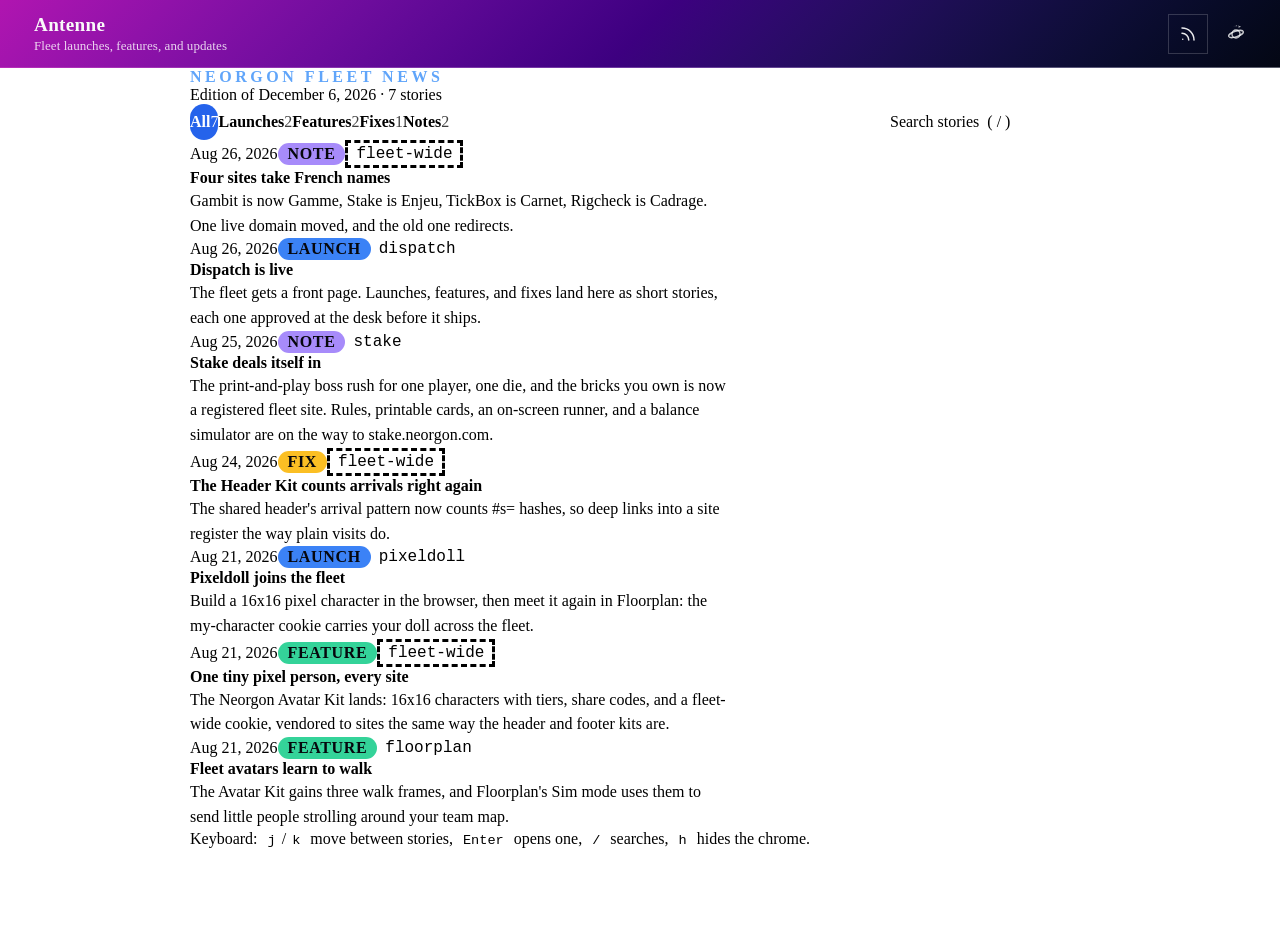
==== commit 5a3c0fee: "05" ====
--- a/index.html
+++ b/index.html
@@ -4,15 +4,15 @@
   <meta charset="UTF-8">
   <meta name="viewport" content="width=device-width, initial-scale=1.0">
   <meta http-equiv="Content-Security-Policy" content="default-src 'self'; base-uri 'self'; form-action 'self'; script-src 'self' 'unsafe-inline'; style-src 'self' 'unsafe-inline' https://cdn.neorgon.org https://fonts.googleapis.com; font-src 'self' https://fonts.gstatic.com; img-src 'self' data: https://cdn.neorgon.org; connect-src 'self'; upgrade-insecure-requests">
-  <title>Dispatch | Neorgon Fleet News</title>
+  <title>Antenne | Neorgon Fleet News</title>
   <meta name="description" content="Read what shipped across the Neorgon fleet: launches, features, and fixes, drafted from real work logs and approved at the desk before publishing">
-  <meta property="og:title" content="Dispatch: Neorgon Fleet News">
+  <meta property="og:title" content="Antenne: Neorgon Fleet News">
   <meta property="og:description" content="What shipped across the fleet, approved at the desk">
   <meta property="og:type" content="website">
   <meta property="og:url" content="https://dispatch.neorgon.com/">
   <meta property="og:site_name" content="Neorgon">
   <meta name="twitter:card" content="summary_large_image">
-  <meta name="twitter:title" content="Dispatch: Neorgon Fleet News">
+  <meta name="twitter:title" content="Antenne: Neorgon Fleet News">
   <meta name="twitter:description" content="What shipped across the fleet, approved at the desk">
   <meta name="robots" content="index, follow">
   <link rel="canonical" href="https://dispatch.neorgon.com/">
@@ -21,17 +21,17 @@
   <meta property="og:image" content="https://dispatch.neorgon.com/og-preview.jpg">
   <meta property="og:image:width" content="1200">
   <meta property="og:image:height" content="630">
-  <meta property="og:image:alt" content="Dispatch">
+  <meta property="og:image:alt" content="Antenne">
   <meta name="twitter:image" content="https://dispatch.neorgon.com/og-preview.jpg">
   <meta name="neo-repo" content="https://github.com/energon-a-secas/dispatch-site">
   <meta name="neo-version" content="1.0.0">
   <meta name="neo-updated" content="Aug 2026">
-  <link rel="alternate" type="application/rss+xml" title="Dispatch: Neorgon fleet news" href="https://dispatch.neorgon.com/feed.xml">
+  <link rel="alternate" type="application/rss+xml" title="Antenne: Neorgon fleet news" href="https://dispatch.neorgon.com/feed.xml">
   <link rel="icon" type="image/x-icon" href="https://cdn.neorgon.org/v1.0.0/favicon.ico" />
-  <!-- Fleet design tokens — canonical, do not redeclare locally (PROJECTS.md section 5) -->
+  <!-- Fleet design tokens: canonical, do not redeclare locally (PROJECTS.md section 5) -->
   <link rel="stylesheet" href="https://cdn.neorgon.org/v1.0.0/styles/base.css">
   <link rel="stylesheet" href="css/style.css">
-  <!-- Neorgon Header Kit (vendored; ?header=live swaps CSS to CDN). Keep after style.css — the kit owns the header. -->
+  <!-- Neorgon Header Kit (vendored; ?header=live swaps CSS to CDN). Keep after style.css. The kit owns the header. -->
   <script>(function(){var m=location.search.match(/[?&]theme=([\w-]+)/)||document.cookie.match(/(?:^|;\s*)neo_theme=([\w-]+)/);if(m&&m[1]!=='default')document.documentElement.dataset.theme=decodeURIComponent(m[1]);})();</script>
   <link rel="stylesheet" href="css/neorgon-header.css">
   <link rel="stylesheet" href="css/neorgon-themes.css">
@@ -45,7 +45,7 @@
   {
     "@context": "https://schema.org",
     "@type": "WebApplication",
-    "name": "Dispatch",
+    "name": "Antenne",
     "description": "Read what shipped across the Neorgon fleet: launches, features, and fixes, drafted from real work logs and approved at the desk before publishing",
     "url": "https://dispatch.neorgon.com/",
     "applicationCategory": "NewsApplication",
@@ -66,7 +66,7 @@
       <a href="./" class="header-title-link">
         <img src="https://cdn.neorgon.org/v1.0.0/energon-classic-logo.png" class="header-logo-img" alt="">
         <div class="header-title-wrap">
-        <h1>Dispatch</h1>
+        <h1>Antenne</h1>
         <div class="header-subtitle">Fleet launches, features, and updates</div>
       
         </div>
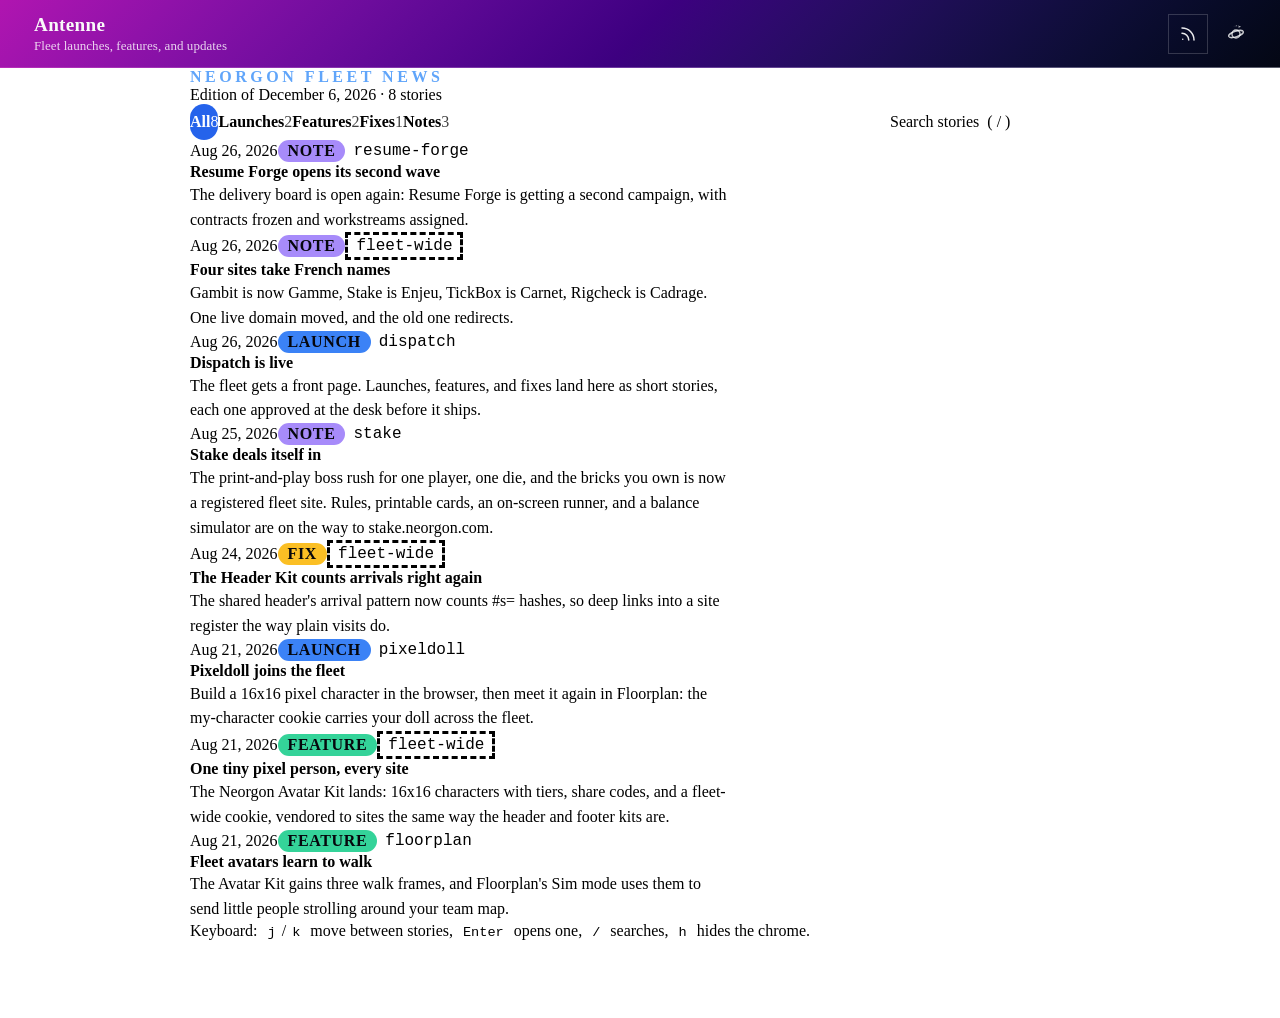
==== commit 32b3aba8: "feat(publish): stamp the feed into index.html so stories paint with the page Queue #43. The story ca" ====
--- a/index.html
+++ b/index.html
@@ -103,15 +103,15 @@
       <section class="section" aria-label="Fleet news feed">
         <div class="masthead">
           <p class="masthead__kicker">Neorgon fleet news</p>
-          <p class="masthead__edition" id="editionLine">Loading the wire…</p>
+          <p class="masthead__edition" id="editionLine"><!-- gen:edition -->Edition of August 29, 2026 · 8 stories<!-- /gen:edition --></p>
         </div>
 
         <div class="feed-controls">
-          <div class="chips" id="feedChips" role="group" aria-label="Filter stories by kind"></div>
+          <div class="chips" id="feedChips" role="group" aria-label="Filter stories by kind"><!-- gen:chips --><button type="button" class="chip chip--active" data-filter="all" aria-pressed="true">All <span class="chip__count">8</span></button><button type="button" class="chip" data-filter="launch" aria-pressed="false">Launches <span class="chip__count">2</span></button><button type="button" class="chip" data-filter="feature" aria-pressed="false">Features <span class="chip__count">2</span></button><button type="button" class="chip" data-filter="fix" aria-pressed="false">Fixes <span class="chip__count">1</span></button><button type="button" class="chip" data-filter="note" aria-pressed="false">Notes <span class="chip__count">3</span></button><!-- /gen:chips --></div>
           <input type="search" id="feedSearch" class="feed-search" placeholder="Search stories  ( / )" aria-label="Search stories">
         </div>
 
-        <div class="feed stack stack--tight" id="feed"></div>
+        <div class="feed stack stack--tight" id="feed"><!-- gen:feed --><article class="post card post--hero" data-id="2026-08-26-resume-forge-wave-two" id="post-2026-08-26-resume-forge-wave-two"><div class="post__meta"><time datetime="2026-08-26">Aug 26, 2026</time><span class="badge badge--note">Note</span><span class="post__site">resume-forge</span></div><h3 class="post__title"><button type="button" class="post__toggle" data-id="2026-08-26-resume-forge-wave-two" aria-expanded="false">Resume Forge opens its second wave</button></h3><p class="post__summary">The delivery board is open again: Resume Forge is getting a second campaign, with contracts frozen and workstreams assigned.</p><div class="post__body" hidden><p>The Mosaic campaign archived on August 25 and the delivery board immediately reopened for Resume Forge. Impact analysis counts 36 modules and 82 internal edges in the blast radius.</p><p>Watch this feed for what actually ships out of the wave.</p><div class="post__links"><a class="btn btn--ghost btn--sm" href="https://resume.neorgon.com/" target="_blank" rel="noopener noreferrer">Open Resume Forge ↗</a></div></div></article><article class="post card" data-id="2026-08-26-four-sites-take-french-names" id="post-2026-08-26-four-sites-take-french-names"><div class="post__meta"><time datetime="2026-08-26">Aug 26, 2026</time><span class="badge badge--note">Note</span><span class="post__site post__site--fleet">fleet-wide</span></div><h3 class="post__title"><button type="button" class="post__toggle" data-id="2026-08-26-four-sites-take-french-names" aria-expanded="false">Four sites take French names</button></h3><p class="post__summary">Gambit is now Gamme, Stake is Enjeu, TickBox is Carnet, Rigcheck is Cadrage. One live domain moved, and the old one redirects.</p><div class="post__body" hidden><p>Parla and Sortie already carried romance-language names that say what the site does without reading as a category label. Four more join them. Gambit becomes Gamme, after 'faire ses gammes', the French for practising your scales: the drilling you do until a pattern stops needing to be worked out. Stake becomes Enjeu, which means what is at stake and hides the word for game inside it. TickBox becomes Carnet, a pocket notebook. Rigcheck becomes Cadrage, the framing of a shot.</p><p>Only Gamme was live, so it is the only one that cost anything. gambit.neorgon.com now redirects to gamme.neorgon.com with the path intact, so old links and bookmarks still land, and hub search still answers to the old name. Saved progress survived the move: the storage key deliberately kept its original name, because renaming it would have quietly wiped everyone's drills.</p><p>Enjeu, Carnet and Cadrage had reserved domains and nothing served, so renaming them cost a directory move and a registry rebuild.</p><div class="post__links"><a class="btn btn--ghost btn--sm" href="https://gamme.neorgon.com/" target="_blank" rel="noopener noreferrer">Gamme ↗</a></div></div></article><article class="post card" data-id="2026-08-26-dispatch-is-live" id="post-2026-08-26-dispatch-is-live"><div class="post__meta"><time datetime="2026-08-26">Aug 26, 2026</time><span class="badge badge--launch">Launch</span><span class="post__site">dispatch</span></div><h3 class="post__title"><button type="button" class="post__toggle" data-id="2026-08-26-dispatch-is-live" aria-expanded="false">Dispatch is live</button></h3><p class="post__summary">The fleet gets a front page. Launches, features, and fixes land here as short stories, each one approved at the desk before it ships.</p><div class="post__body" hidden><p>Neorgon ships sites faster than anyone can follow, and until now there was no single place that said what changed. Dispatch is that place: a news feed for the fleet, written from the work that actually happened.</p><p>Every story starts as a draft pulled from fleet work logs. Nothing publishes itself: drafts wait at the desk until a human reads them, edits them, and approves them into this feed.</p><div class="post__links"><a class="btn btn--ghost btn--sm" href="https://neorgon.com/" target="_blank" rel="noopener noreferrer">Browse the fleet ↗</a></div></div></article><article class="post card" data-id="2026-08-25-stake-deals-itself-in" id="post-2026-08-25-stake-deals-itself-in"><div class="post__meta"><time datetime="2026-08-25">Aug 25, 2026</time><span class="badge badge--note">Note</span><span class="post__site">stake</span></div><h3 class="post__title"><button type="button" class="post__toggle" data-id="2026-08-25-stake-deals-itself-in" aria-expanded="false">Stake deals itself in</button></h3><p class="post__summary">The print-and-play boss rush for one player, one die, and the bricks you own is now a registered fleet site. Rules, printable cards, an on-screen runner, and a balance simulator are on the way to stake.neorgon.com.</p><div class="post__body" hidden><p>Stake started as a plan document on August 22 and grew into a full project three days later: game rules, printable cards, a browser runner, and a simulator that checks the balance math.</p><p>The site is registered and its domain is reserved. Watch this feed for the moment it goes live.</p><div class="post__links"><a class="btn btn--ghost btn--sm" href="https://neorgon.com/#group-boardgames" target="_blank" rel="noopener noreferrer">Board games on the hub ↗</a></div></div></article><article class="post card" data-id="2026-08-24-header-kit-arrival-fix" id="post-2026-08-24-header-kit-arrival-fix"><div class="post__meta"><time datetime="2026-08-24">Aug 24, 2026</time><span class="badge badge--fix">Fix</span><span class="post__site post__site--fleet">fleet-wide</span></div><h3 class="post__title"><button type="button" class="post__toggle" data-id="2026-08-24-header-kit-arrival-fix" aria-expanded="false">The Header Kit counts arrivals right again</button></h3><p class="post__summary">The shared header's arrival pattern now counts #s= hashes, so deep links into a site register the way plain visits do.</p><div class="post__body" hidden><p>A small regex gap in the vendored Header Kit meant arrivals that carried a #s= hash slipped past the arrival counter. The kit now treats them like any other visit, and the fix synced out to every site that vendors the header.</p><p>This one sat in the prompt queue as item 40 before landing, which is exactly what the queue is for.</p></div></article><article class="post card" data-id="2026-08-21-pixeldoll-joins-the-fleet" id="post-2026-08-21-pixeldoll-joins-the-fleet"><div class="post__meta"><time datetime="2026-08-21">Aug 21, 2026</time><span class="badge badge--launch">Launch</span><span class="post__site">pixeldoll</span></div><h3 class="post__title"><button type="button" class="post__toggle" data-id="2026-08-21-pixeldoll-joins-the-fleet" aria-expanded="false">Pixeldoll joins the fleet</button></h3><p class="post__summary">Build a 16x16 pixel character in the browser, then meet it again in Floorplan: the my-character cookie carries your doll across the fleet.</p><div class="post__body" hidden><p>Pixeldoll is a pixel character builder on top of the shared Avatar Kit. Pick a body, a palette, and the details, and the result is yours across every site that reads the fleet cookie.</p><p>It launched as Paperdoll in the morning and was renamed Pixeldoll by the afternoon, which has to be a fleet record for fastest rebrand.</p><div class="post__links"><a class="btn btn--ghost btn--sm" href="https://pixeldoll.neorgon.com/" target="_blank" rel="noopener noreferrer">Open Pixeldoll ↗</a></div></div></article><article class="post card" data-id="2026-08-21-one-tiny-pixel-person" id="post-2026-08-21-one-tiny-pixel-person"><div class="post__meta"><time datetime="2026-08-21">Aug 21, 2026</time><span class="badge badge--feature">Feature</span><span class="post__site post__site--fleet">fleet-wide</span></div><h3 class="post__title"><button type="button" class="post__toggle" data-id="2026-08-21-one-tiny-pixel-person" aria-expanded="false">One tiny pixel person, every site</button></h3><p class="post__summary">The Neorgon Avatar Kit lands: 16x16 characters with tiers, share codes, and a fleet-wide cookie, vendored to sites the same way the header and footer kits are.</p><div class="post__body" hidden><p>The fleet's third shared kit draws 16x16 pixel characters with tiers and shareable codes, and remembers your character in a cookie every neorgon.com site can read.</p><p>Like the header and footer kits, the canonical source lives in one place and sync-avatar.sh stamps vendored copies into each site. A new smoke check keeps those copies from drifting.</p></div></article><article class="post card" data-id="2026-08-21-avatars-learn-to-walk" id="post-2026-08-21-avatars-learn-to-walk"><div class="post__meta"><time datetime="2026-08-21">Aug 21, 2026</time><span class="badge badge--feature">Feature</span><span class="post__site">floorplan</span></div><h3 class="post__title"><button type="button" class="post__toggle" data-id="2026-08-21-avatars-learn-to-walk" aria-expanded="false">Fleet avatars learn to walk</button></h3><p class="post__summary">The Avatar Kit gains three walk frames, and Floorplan's Sim mode uses them to send little people strolling around your team map.</p><div class="post__body" hidden><p>The shared Avatar Kit now exposes walk frames 0, 1, and 2 on drawSprite and spriteDataUrl. Any site that draws fleet avatars can animate them instead of pinning them in place.</p><p>Floorplan's Sim mode is the first customer: drop people into rooms and watch them wander between desks.</p><div class="post__links"><a class="btn btn--ghost btn--sm" href="https://floorplan.neorgon.com/" target="_blank" rel="noopener noreferrer">Open Floorplan ↗</a></div></div></article><!-- /gen:feed --></div>
 
         <p class="feed-hint">Keyboard: <kbd>j</kbd>/<kbd>k</kbd> move between stories,
           <kbd>Enter</kbd> opens one, <kbd>/</kbd> searches, <kbd>h</kbd> hides the chrome.</p>
--- a/css/neorgon-header.css
+++ b/css/neorgon-header.css
@@ -437,6 +437,20 @@
   font-weight: 500;
   margin: 2px 0 0;
   letter-spacing: .005em;
+  white-space: nowrap;
+}
+
+/* Epigraph: the animating half of a bilingual subtitle. The glyph churn is
+   decoration, so it is aria-hidden and .neo-epi-sr carries the real sentence
+   for assistive tech. Both live inside .header-subtitle, which keeps the
+   existing nowrap and mobile-hide behaviour unchanged. */
+.neo-epi { font-variant-ligatures: none; }
+.neo-epi-sr {
+  position: absolute;
+  width: 1px; height: 1px;
+  margin: -1px; padding: 0; border: 0;
+  overflow: hidden;
+  clip-path: inset(50%);
   white-space: nowrap;
 }
 
--- a/css/neorgon-footer.css
+++ b/css/neorgon-footer.css
@@ -161,6 +161,15 @@
 .neo-footer-sep { opacity: .4; user-select: none; }
 
 /* Version / updated stamps — mono + tabular so they never jitter */
+/* The end mark. Ornament only: it states nothing the page needs, which is
+   why it is safe to render in a language most visitors do not read. */
+.neo-footer-fin {
+  font-style: italic;
+  letter-spacing: .08em;
+  color: var(--footer-text-dim, var(--header-text-dim));
+  opacity: .75;
+}
+
 .neo-footer-stamp {
   font-family: ui-monospace, SFMono-Regular, "SF Mono", Menlo, monospace;
   font-variant-numeric: tabular-nums;
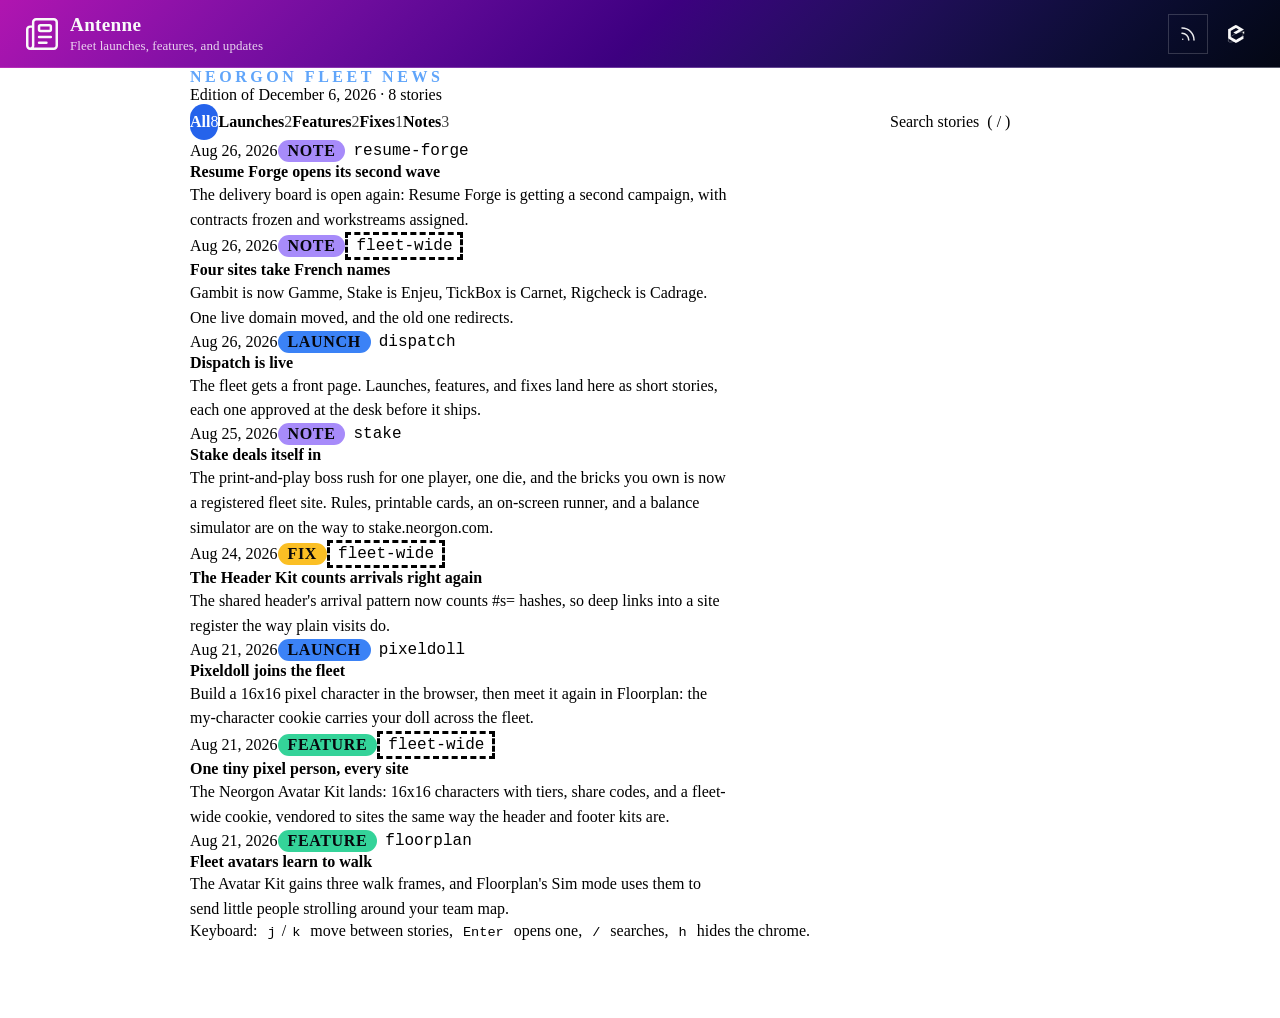
==== commit a25a8217: "feat(brand): hexagon favicon set and per-site header mark Every site now ships a generated seven-fil" ====
--- a/index.html
+++ b/index.html
@@ -3,6 +3,12 @@
 <head>
   <meta charset="UTF-8">
   <meta name="viewport" content="width=device-width, initial-scale=1.0">
+  <link rel="icon" type="image/svg+xml" href="/favicon.svg">
+  <link rel="icon" type="image/x-icon" href="/favicon.ico" sizes="16x16 32x32 48x48">
+  <link rel="apple-touch-icon" sizes="180x180" href="/apple-touch-icon.png">
+  <meta name="apple-mobile-web-app-title" content="Antenne">
+  <link rel="manifest" href="/site.webmanifest">
+  <meta name="neo-mark" content="on">
   <meta http-equiv="Content-Security-Policy" content="default-src 'self'; base-uri 'self'; form-action 'self'; script-src 'self' 'unsafe-inline'; style-src 'self' 'unsafe-inline' https://cdn.neorgon.org https://fonts.googleapis.com; font-src 'self' https://fonts.gstatic.com; img-src 'self' data: https://cdn.neorgon.org; connect-src 'self'; upgrade-insecure-requests">
   <title>Antenne | Neorgon Fleet News</title>
   <meta name="description" content="Read what shipped across the Neorgon fleet: launches, features, and fixes, drafted from real work logs and approved at the desk before publishing">
@@ -27,7 +33,6 @@
   <meta name="neo-version" content="1.0.0">
   <meta name="neo-updated" content="Aug 2026">
   <link rel="alternate" type="application/rss+xml" title="Antenne: Neorgon fleet news" href="https://dispatch.neorgon.com/feed.xml">
-  <link rel="icon" type="image/x-icon" href="https://cdn.neorgon.org/v1.0.0/favicon.ico" />
   <!-- Fleet design tokens: canonical, do not redeclare locally (PROJECTS.md section 5) -->
   <link rel="stylesheet" href="https://cdn.neorgon.org/v1.0.0/styles/base.css">
   <link rel="stylesheet" href="css/style.css">
--- a/css/neorgon-header.css
+++ b/css/neorgon-header.css
@@ -371,8 +371,29 @@
   width: auto;
   flex-shrink: 0;
   display: block;
-  filter: brightness(0) invert(1);
   transition: transform .28s var(--header-ease, ease);
+}
+/* The raster fallback still needs forcing white; the injected vector must not
+   be filtered, because it already inherits the header's own text colour and
+   inverting it would undo exactly the thing it was swapped in to fix. */
+img.header-logo-img { filter: brightness(0) invert(1); }
+svg.header-logo-mark { fill: currentColor; width: auto; }
+/* A site that ships its own mark gets it as a mask over currentColor, so the
+   glyph follows the header's text colour exactly as the inline svg does. An
+   <img> could not: it paints its own pixels and ignores the cascade. */
+.header-logo-own {
+  /* Width tracks height rather than restating the token: .header-logo-img
+     already sets height, and it drops to --header-logo-h-mobile under 700px.
+     Pinning width to the desktop value gave a 36x28 box on a phone. */
+  aspect-ratio: 1;
+  width: auto;
+  background: currentColor;
+  /* The image itself is set inline by header.js, derived from the manifest
+     link, because a fleet site is served at its domain root and a kit showcase
+     is not. Only the parts that do not vary live here. */
+  -webkit-mask-position: center; mask-position: center;
+  -webkit-mask-size: contain;    mask-size: contain;
+  -webkit-mask-repeat: no-repeat; mask-repeat: no-repeat;
 }
 .header-logo-img:hover,
 .header-title-link:hover .header-logo-img { transform: scale(1.06) rotate(-4deg); }
@@ -617,13 +638,23 @@
   box-sizing: border-box;
   padding: 0;
   border-radius: 6px;
-  color: var(--header-icon-color, var(--header-text-dim));
+  /* Full strength, not --header-icon-color. The dim was meant as hierarchy and
+     did not read as one: .header-source carries no colour rule at all, so it
+     inherits the header's own #f9f9f9, and the home control sitting beside it
+     at 78% looked like a misconfiguration rather than a decision. The other
+     user of that token is the bordered theme toggle, which has a border to
+     carry its own weight; this one does not. */
+  color: var(--header-text);
   text-decoration: none;
   flex-shrink: 0;
   transition: color .18s var(--header-ease, ease),
               background .18s var(--header-ease, ease);
 }
-.header-home:hover { color: var(--header-text); background: var(--header-menu-hover); }
+/* --header-accent is the pink on the default palette and the skin's own accent
+   everywhere else, so the highlight stays on-brand without hardcoding magenta
+   into a control that ships to seven skins. */
+.header-home:hover,
+.header-home:focus-visible { color: var(--header-accent); background: var(--header-menu-hover); }
 .header-home svg {
   width: var(--header-icon-solid, 20px);
   height: var(--header-icon-solid, 20px);
@@ -641,13 +672,64 @@
   height: var(--header-icon, 22px);
 }
 .header-home .nh-orbit {
-  transform-origin: 12px 12px; /* viewBox centre — the planet */
+  transform-origin: 12px 12px; /* viewBox centre, for the legacy planet markup */
 }
 .header-home:hover .nh-orbit,
 .header-home:focus-visible .nh-orbit {
   animation: nh-orbit-lap 1.4s linear infinite;
 }
 @keyframes nh-orbit-lap { to { transform: rotate(360deg); } }
+
+/* ── Inclined orbit: the satellite passes in front of the mark and behind it ──
+   Two dots on one elliptical path, each shown for its own half of the lap. The
+   far one is drawn before the mark in document order, so the mark occludes it;
+   that occlusion IS the depth, and it costs nothing but paint order.
+
+   offset-path rather than a rotate: a rotation can only trace a circle, and
+   squashing it into an ellipse with scaleY would squash the satellite too,
+   because the counter-scale would have to sit inside the rotation. Where
+   offset-path is unsupported the dots simply rest at their authored cx/cy,
+   which is a still icon rather than a broken one.
+
+   The semi-major axis is capped by the viewBox: an inline svg clips to it, so
+   10.2 plus the 1.35 radius leaves 11.55 of the 12 available. */
+.header-home .nh-sat {
+  offset-rotate: 0deg;
+  /* The rim separates the satellite from the mark when it crosses it: without
+     one, a currentColor dot over a currentColor mark merges into the
+     silhouette and reads as a stray pixel rather than a moon.
+     --header-bg-end is the right hook because the rim's job is to look like
+     the background, so it vanishes over open header and shows only as a gap
+     against the mark. Measured caveat: every skin shipped today redefines
+     --header-bg-start and --header-bg-mid but leaves --header-bg-end at
+     #040714, so this resolves to one dark value everywhere right now. A skin
+     that ends light gets the rim right for free, but only if it sets that
+     token; one that ends light without setting it would show a dark ring. */
+  stroke: var(--header-bg-end, #040714);
+  stroke-width: .8;
+}
+.header-home .nh-sat-back { opacity: 0; }
+/* On hover the mark takes the accent, and currentColor would carry the
+   satellite with it: a pink dot on a pink mark is a dot you cannot find. It
+   holds the header's text colour instead, so the moon stays legible against
+   whatever the mark has become. */
+.header-home:hover .nh-sat,
+.header-home:focus-visible .nh-sat { fill: var(--header-text); }
+.header-home:hover .nh-sat-front,
+.header-home:focus-visible .nh-sat-front {
+  animation: nh-sat-lap 2.6s linear infinite, nh-sat-near 2.6s steps(1, end) infinite;
+}
+.header-home:hover .nh-sat-back,
+.header-home:focus-visible .nh-sat-back {
+  animation: nh-sat-lap 2.6s linear infinite, nh-sat-far 2.6s steps(1, end) infinite;
+}
+.header-home:hover .nh-sat,
+.header-home:focus-visible .nh-sat {
+  offset-path: path("M20.31 10.40 A9.6 3.4 -30 1 1 3.69 20.00 A9.6 3.4 -30 1 1 20.31 10.40");
+}
+@keyframes nh-sat-lap  { from { offset-distance: 0%; } to { offset-distance: 100%; } }
+@keyframes nh-sat-near { 0% { opacity: 1; } 50% { opacity: 0; } }
+@keyframes nh-sat-far  { 0% { opacity: 0; } 50% { opacity: 1; } }
 
 /* ── Overflow toggle (⋯) — injected by header.js ─────────────── */
 .header-overflow { position: relative; display: flex; }
@@ -851,7 +933,9 @@
   .header-logo-img:hover,
   .header-title-link:hover .header-logo-img { transform: none; }
   .header-home:hover .nh-orbit,
-  .header-home:focus-visible .nh-orbit { animation: none; }
+  .header-home:focus-visible .nh-orbit,
+  .header-home:hover .nh-sat,
+  .header-home:focus-visible .nh-sat { animation: none; }
   .header-menu.open { animation: none; }
   .header-overflow-toggle:active,
   .header-theme-toggle:active,
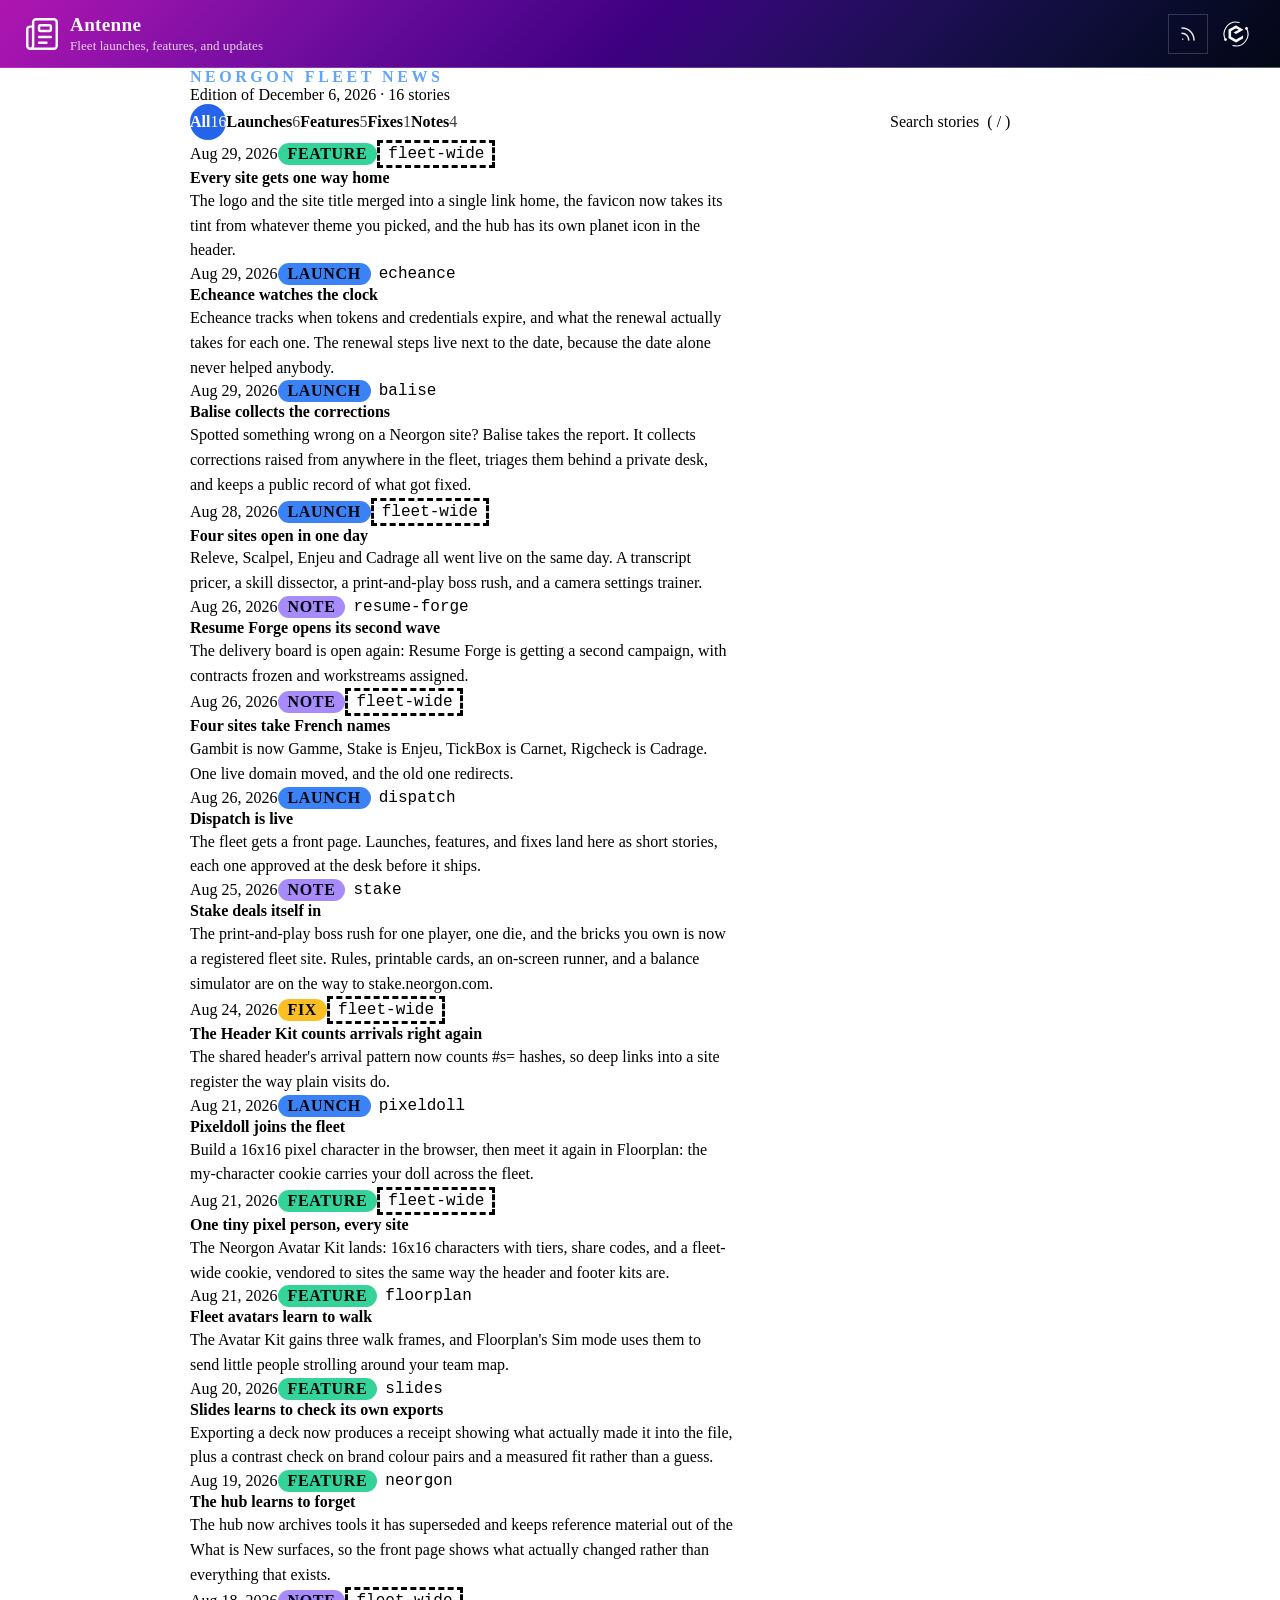
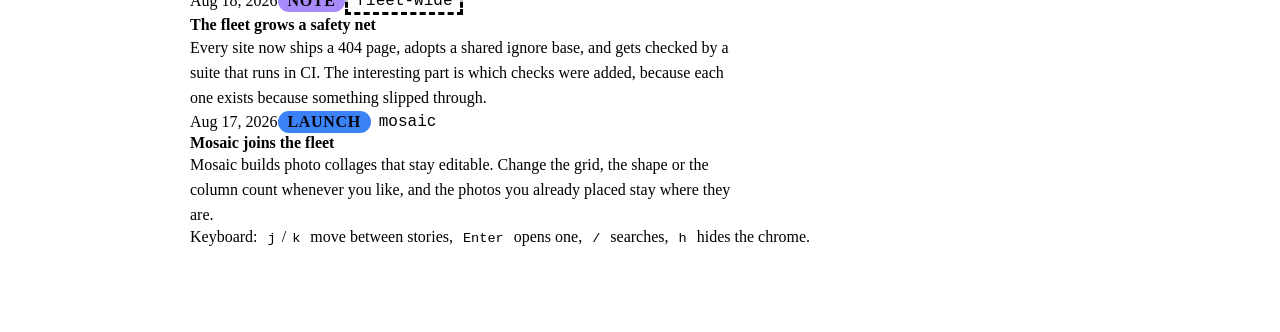
==== commit ac3d6e98: "feat(feed): nine stories clear the desk Approved in session 2026-08-31: mosaic, the safety net, the " ====
--- a/index.html
+++ b/index.html
@@ -108,15 +108,15 @@
       <section class="section" aria-label="Fleet news feed">
         <div class="masthead">
           <p class="masthead__kicker">Neorgon fleet news</p>
-          <p class="masthead__edition" id="editionLine"><!-- gen:edition -->Edition of August 29, 2026 · 8 stories<!-- /gen:edition --></p>
+          <p class="masthead__edition" id="editionLine"><!-- gen:edition -->Edition of August 31, 2026 · 16 stories<!-- /gen:edition --></p>
         </div>
 
         <div class="feed-controls">
-          <div class="chips" id="feedChips" role="group" aria-label="Filter stories by kind"><!-- gen:chips --><button type="button" class="chip chip--active" data-filter="all" aria-pressed="true">All <span class="chip__count">8</span></button><button type="button" class="chip" data-filter="launch" aria-pressed="false">Launches <span class="chip__count">2</span></button><button type="button" class="chip" data-filter="feature" aria-pressed="false">Features <span class="chip__count">2</span></button><button type="button" class="chip" data-filter="fix" aria-pressed="false">Fixes <span class="chip__count">1</span></button><button type="button" class="chip" data-filter="note" aria-pressed="false">Notes <span class="chip__count">3</span></button><!-- /gen:chips --></div>
+          <div class="chips" id="feedChips" role="group" aria-label="Filter stories by kind"><!-- gen:chips --><button type="button" class="chip chip--active" data-filter="all" aria-pressed="true">All <span class="chip__count">16</span></button><button type="button" class="chip" data-filter="launch" aria-pressed="false">Launches <span class="chip__count">6</span></button><button type="button" class="chip" data-filter="feature" aria-pressed="false">Features <span class="chip__count">5</span></button><button type="button" class="chip" data-filter="fix" aria-pressed="false">Fixes <span class="chip__count">1</span></button><button type="button" class="chip" data-filter="note" aria-pressed="false">Notes <span class="chip__count">4</span></button><!-- /gen:chips --></div>
           <input type="search" id="feedSearch" class="feed-search" placeholder="Search stories  ( / )" aria-label="Search stories">
         </div>
 
-        <div class="feed stack stack--tight" id="feed"><!-- gen:feed --><article class="post card post--hero" data-id="2026-08-26-resume-forge-wave-two" id="post-2026-08-26-resume-forge-wave-two"><div class="post__meta"><time datetime="2026-08-26">Aug 26, 2026</time><span class="badge badge--note">Note</span><span class="post__site">resume-forge</span></div><h3 class="post__title"><button type="button" class="post__toggle" data-id="2026-08-26-resume-forge-wave-two" aria-expanded="false">Resume Forge opens its second wave</button></h3><p class="post__summary">The delivery board is open again: Resume Forge is getting a second campaign, with contracts frozen and workstreams assigned.</p><div class="post__body" hidden><p>The Mosaic campaign archived on August 25 and the delivery board immediately reopened for Resume Forge. Impact analysis counts 36 modules and 82 internal edges in the blast radius.</p><p>Watch this feed for what actually ships out of the wave.</p><div class="post__links"><a class="btn btn--ghost btn--sm" href="https://resume.neorgon.com/" target="_blank" rel="noopener noreferrer">Open Resume Forge ↗</a></div></div></article><article class="post card" data-id="2026-08-26-four-sites-take-french-names" id="post-2026-08-26-four-sites-take-french-names"><div class="post__meta"><time datetime="2026-08-26">Aug 26, 2026</time><span class="badge badge--note">Note</span><span class="post__site post__site--fleet">fleet-wide</span></div><h3 class="post__title"><button type="button" class="post__toggle" data-id="2026-08-26-four-sites-take-french-names" aria-expanded="false">Four sites take French names</button></h3><p class="post__summary">Gambit is now Gamme, Stake is Enjeu, TickBox is Carnet, Rigcheck is Cadrage. One live domain moved, and the old one redirects.</p><div class="post__body" hidden><p>Parla and Sortie already carried romance-language names that say what the site does without reading as a category label. Four more join them. Gambit becomes Gamme, after 'faire ses gammes', the French for practising your scales: the drilling you do until a pattern stops needing to be worked out. Stake becomes Enjeu, which means what is at stake and hides the word for game inside it. TickBox becomes Carnet, a pocket notebook. Rigcheck becomes Cadrage, the framing of a shot.</p><p>Only Gamme was live, so it is the only one that cost anything. gambit.neorgon.com now redirects to gamme.neorgon.com with the path intact, so old links and bookmarks still land, and hub search still answers to the old name. Saved progress survived the move: the storage key deliberately kept its original name, because renaming it would have quietly wiped everyone's drills.</p><p>Enjeu, Carnet and Cadrage had reserved domains and nothing served, so renaming them cost a directory move and a registry rebuild.</p><div class="post__links"><a class="btn btn--ghost btn--sm" href="https://gamme.neorgon.com/" target="_blank" rel="noopener noreferrer">Gamme ↗</a></div></div></article><article class="post card" data-id="2026-08-26-dispatch-is-live" id="post-2026-08-26-dispatch-is-live"><div class="post__meta"><time datetime="2026-08-26">Aug 26, 2026</time><span class="badge badge--launch">Launch</span><span class="post__site">dispatch</span></div><h3 class="post__title"><button type="button" class="post__toggle" data-id="2026-08-26-dispatch-is-live" aria-expanded="false">Dispatch is live</button></h3><p class="post__summary">The fleet gets a front page. Launches, features, and fixes land here as short stories, each one approved at the desk before it ships.</p><div class="post__body" hidden><p>Neorgon ships sites faster than anyone can follow, and until now there was no single place that said what changed. Dispatch is that place: a news feed for the fleet, written from the work that actually happened.</p><p>Every story starts as a draft pulled from fleet work logs. Nothing publishes itself: drafts wait at the desk until a human reads them, edits them, and approves them into this feed.</p><div class="post__links"><a class="btn btn--ghost btn--sm" href="https://neorgon.com/" target="_blank" rel="noopener noreferrer">Browse the fleet ↗</a></div></div></article><article class="post card" data-id="2026-08-25-stake-deals-itself-in" id="post-2026-08-25-stake-deals-itself-in"><div class="post__meta"><time datetime="2026-08-25">Aug 25, 2026</time><span class="badge badge--note">Note</span><span class="post__site">stake</span></div><h3 class="post__title"><button type="button" class="post__toggle" data-id="2026-08-25-stake-deals-itself-in" aria-expanded="false">Stake deals itself in</button></h3><p class="post__summary">The print-and-play boss rush for one player, one die, and the bricks you own is now a registered fleet site. Rules, printable cards, an on-screen runner, and a balance simulator are on the way to stake.neorgon.com.</p><div class="post__body" hidden><p>Stake started as a plan document on August 22 and grew into a full project three days later: game rules, printable cards, a browser runner, and a simulator that checks the balance math.</p><p>The site is registered and its domain is reserved. Watch this feed for the moment it goes live.</p><div class="post__links"><a class="btn btn--ghost btn--sm" href="https://neorgon.com/#group-boardgames" target="_blank" rel="noopener noreferrer">Board games on the hub ↗</a></div></div></article><article class="post card" data-id="2026-08-24-header-kit-arrival-fix" id="post-2026-08-24-header-kit-arrival-fix"><div class="post__meta"><time datetime="2026-08-24">Aug 24, 2026</time><span class="badge badge--fix">Fix</span><span class="post__site post__site--fleet">fleet-wide</span></div><h3 class="post__title"><button type="button" class="post__toggle" data-id="2026-08-24-header-kit-arrival-fix" aria-expanded="false">The Header Kit counts arrivals right again</button></h3><p class="post__summary">The shared header's arrival pattern now counts #s= hashes, so deep links into a site register the way plain visits do.</p><div class="post__body" hidden><p>A small regex gap in the vendored Header Kit meant arrivals that carried a #s= hash slipped past the arrival counter. The kit now treats them like any other visit, and the fix synced out to every site that vendors the header.</p><p>This one sat in the prompt queue as item 40 before landing, which is exactly what the queue is for.</p></div></article><article class="post card" data-id="2026-08-21-pixeldoll-joins-the-fleet" id="post-2026-08-21-pixeldoll-joins-the-fleet"><div class="post__meta"><time datetime="2026-08-21">Aug 21, 2026</time><span class="badge badge--launch">Launch</span><span class="post__site">pixeldoll</span></div><h3 class="post__title"><button type="button" class="post__toggle" data-id="2026-08-21-pixeldoll-joins-the-fleet" aria-expanded="false">Pixeldoll joins the fleet</button></h3><p class="post__summary">Build a 16x16 pixel character in the browser, then meet it again in Floorplan: the my-character cookie carries your doll across the fleet.</p><div class="post__body" hidden><p>Pixeldoll is a pixel character builder on top of the shared Avatar Kit. Pick a body, a palette, and the details, and the result is yours across every site that reads the fleet cookie.</p><p>It launched as Paperdoll in the morning and was renamed Pixeldoll by the afternoon, which has to be a fleet record for fastest rebrand.</p><div class="post__links"><a class="btn btn--ghost btn--sm" href="https://pixeldoll.neorgon.com/" target="_blank" rel="noopener noreferrer">Open Pixeldoll ↗</a></div></div></article><article class="post card" data-id="2026-08-21-one-tiny-pixel-person" id="post-2026-08-21-one-tiny-pixel-person"><div class="post__meta"><time datetime="2026-08-21">Aug 21, 2026</time><span class="badge badge--feature">Feature</span><span class="post__site post__site--fleet">fleet-wide</span></div><h3 class="post__title"><button type="button" class="post__toggle" data-id="2026-08-21-one-tiny-pixel-person" aria-expanded="false">One tiny pixel person, every site</button></h3><p class="post__summary">The Neorgon Avatar Kit lands: 16x16 characters with tiers, share codes, and a fleet-wide cookie, vendored to sites the same way the header and footer kits are.</p><div class="post__body" hidden><p>The fleet's third shared kit draws 16x16 pixel characters with tiers and shareable codes, and remembers your character in a cookie every neorgon.com site can read.</p><p>Like the header and footer kits, the canonical source lives in one place and sync-avatar.sh stamps vendored copies into each site. A new smoke check keeps those copies from drifting.</p></div></article><article class="post card" data-id="2026-08-21-avatars-learn-to-walk" id="post-2026-08-21-avatars-learn-to-walk"><div class="post__meta"><time datetime="2026-08-21">Aug 21, 2026</time><span class="badge badge--feature">Feature</span><span class="post__site">floorplan</span></div><h3 class="post__title"><button type="button" class="post__toggle" data-id="2026-08-21-avatars-learn-to-walk" aria-expanded="false">Fleet avatars learn to walk</button></h3><p class="post__summary">The Avatar Kit gains three walk frames, and Floorplan's Sim mode uses them to send little people strolling around your team map.</p><div class="post__body" hidden><p>The shared Avatar Kit now exposes walk frames 0, 1, and 2 on drawSprite and spriteDataUrl. Any site that draws fleet avatars can animate them instead of pinning them in place.</p><p>Floorplan's Sim mode is the first customer: drop people into rooms and watch them wander between desks.</p><div class="post__links"><a class="btn btn--ghost btn--sm" href="https://floorplan.neorgon.com/" target="_blank" rel="noopener noreferrer">Open Floorplan ↗</a></div></div></article><!-- /gen:feed --></div>
+        <div class="feed stack stack--tight" id="feed"><!-- gen:feed --><article class="post card post--hero" data-id="2026-08-29-one-way-home" id="post-2026-08-29-one-way-home"><div class="post__meta"><time datetime="2026-08-29">Aug 29, 2026</time><span class="badge badge--feature">Feature</span><span class="post__site post__site--fleet">fleet-wide</span></div><h3 class="post__title"><button type="button" class="post__toggle" data-id="2026-08-29-one-way-home" aria-expanded="false">Every site gets one way home</button></h3><p class="post__summary">The logo and the site title merged into a single link home, the favicon now takes its tint from whatever theme you picked, and the hub has its own planet icon in the header.</p><div class="post__body" hidden><p>Two clickable things sitting next to each other and going to the same place is a small daily annoyance. The header kit now merges the logo and the title into one link, which also gives the fleet a bigger target on a phone.</p><p>The favicon follows your chosen theme rather than staying fixed, so a tab you left open in one palette still looks like the site you set up. Sites can also opt into a source link in the header, for the ones whose code is worth reading.</p></div></article><article class="post card" data-id="2026-08-29-echeance-watches-the-clock" id="post-2026-08-29-echeance-watches-the-clock"><div class="post__meta"><time datetime="2026-08-29">Aug 29, 2026</time><span class="badge badge--launch">Launch</span><span class="post__site">echeance</span></div><h3 class="post__title"><button type="button" class="post__toggle" data-id="2026-08-29-echeance-watches-the-clock" aria-expanded="false">Echeance watches the clock</button></h3><p class="post__summary">Echeance tracks when tokens and credentials expire, and what the renewal actually takes for each one. The renewal steps live next to the date, because the date alone never helped anybody.</p><div class="post__body" hidden><p>An expiry date on its own tells you that something is about to break, not what to do about it. Echeance keeps the renewal steps beside the date for each credential, so the reminder arrives with its own instructions.</p><p>It is live now.</p><div class="post__links"><a class="btn btn--ghost btn--sm" href="https://echeance.neorgon.com/" target="_blank" rel="noopener noreferrer">Open Echeance ↗</a></div></div></article><article class="post card" data-id="2026-08-29-balise-collects-the-corrections" id="post-2026-08-29-balise-collects-the-corrections"><div class="post__meta"><time datetime="2026-08-29">Aug 29, 2026</time><span class="badge badge--launch">Launch</span><span class="post__site">balise</span></div><h3 class="post__title"><button type="button" class="post__toggle" data-id="2026-08-29-balise-collects-the-corrections" aria-expanded="false">Balise collects the corrections</button></h3><p class="post__summary">Spotted something wrong on a Neorgon site? Balise takes the report. It collects corrections raised from anywhere in the fleet, triages them behind a private desk, and keeps a public record of what got fixed.</p><div class="post__body" hidden><p>Every site in the fleet can now raise a correction, and they all land in one place. Balise sorts them behind a review desk that only the operator sees, and publishes the outcome, so a report you send does not vanish into a form.</p><p>The public half is the point. What got fixed is a matter of record rather than a claim.</p><div class="post__links"><a class="btn btn--ghost btn--sm" href="https://balise.neorgon.com/" target="_blank" rel="noopener noreferrer">Open Balise ↗</a></div></div></article><article class="post card" data-id="2026-08-28-four-open-in-one-day" id="post-2026-08-28-four-open-in-one-day"><div class="post__meta"><time datetime="2026-08-28">Aug 28, 2026</time><span class="badge badge--launch">Launch</span><span class="post__site post__site--fleet">fleet-wide</span></div><h3 class="post__title"><button type="button" class="post__toggle" data-id="2026-08-28-four-open-in-one-day" aria-expanded="false">Four sites open in one day</button></h3><p class="post__summary">Releve, Scalpel, Enjeu and Cadrage all went live on the same day. A transcript pricer, a skill dissector, a print-and-play boss rush, and a camera settings trainer.</p><div class="post__body" hidden><p>Releve prices your Claude Code transcripts at real API rates. Scalpel takes a skill apart from a zip or a pasted file and tells you what to fix before it ships. Enjeu is a print-and-play boss rush for one player, one die, and the bricks and figures you already own. Cadrage walks you through focus and the exposure triangle on a camera menu replica and finds the settings that contradict each other.</p><p>They have nothing in common except the day they opened. All four are live and need no account.</p><div class="post__links"><a class="btn btn--ghost btn--sm" href="https://releve.neorgon.com/" target="_blank" rel="noopener noreferrer">Open Releve ↗</a><a class="btn btn--ghost btn--sm" href="https://scalpel.neorgon.com/" target="_blank" rel="noopener noreferrer">Open Scalpel ↗</a><a class="btn btn--ghost btn--sm" href="https://enjeu.neorgon.com/" target="_blank" rel="noopener noreferrer">Open Enjeu ↗</a><a class="btn btn--ghost btn--sm" href="https://cadrage.neorgon.com/" target="_blank" rel="noopener noreferrer">Open Cadrage ↗</a></div></div></article><article class="post card" data-id="2026-08-26-resume-forge-wave-two" id="post-2026-08-26-resume-forge-wave-two"><div class="post__meta"><time datetime="2026-08-26">Aug 26, 2026</time><span class="badge badge--note">Note</span><span class="post__site">resume-forge</span></div><h3 class="post__title"><button type="button" class="post__toggle" data-id="2026-08-26-resume-forge-wave-two" aria-expanded="false">Resume Forge opens its second wave</button></h3><p class="post__summary">The delivery board is open again: Resume Forge is getting a second campaign, with contracts frozen and workstreams assigned.</p><div class="post__body" hidden><p>The Mosaic campaign archived on August 25 and the delivery board immediately reopened for Resume Forge. Impact analysis counts 36 modules and 82 internal edges in the blast radius.</p><p>Watch this feed for what actually ships out of the wave.</p><div class="post__links"><a class="btn btn--ghost btn--sm" href="https://resume.neorgon.com/" target="_blank" rel="noopener noreferrer">Open Resume Forge ↗</a></div></div></article><article class="post card" data-id="2026-08-26-four-sites-take-french-names" id="post-2026-08-26-four-sites-take-french-names"><div class="post__meta"><time datetime="2026-08-26">Aug 26, 2026</time><span class="badge badge--note">Note</span><span class="post__site post__site--fleet">fleet-wide</span></div><h3 class="post__title"><button type="button" class="post__toggle" data-id="2026-08-26-four-sites-take-french-names" aria-expanded="false">Four sites take French names</button></h3><p class="post__summary">Gambit is now Gamme, Stake is Enjeu, TickBox is Carnet, Rigcheck is Cadrage. One live domain moved, and the old one redirects.</p><div class="post__body" hidden><p>Parla and Sortie already carried romance-language names that say what the site does without reading as a category label. Four more join them. Gambit becomes Gamme, after 'faire ses gammes', the French for practising your scales: the drilling you do until a pattern stops needing to be worked out. Stake becomes Enjeu, which means what is at stake and hides the word for game inside it. TickBox becomes Carnet, a pocket notebook. Rigcheck becomes Cadrage, the framing of a shot.</p><p>Only Gamme was live, so it is the only one that cost anything. gambit.neorgon.com now redirects to gamme.neorgon.com with the path intact, so old links and bookmarks still land, and hub search still answers to the old name. Saved progress survived the move: the storage key deliberately kept its original name, because renaming it would have quietly wiped everyone's drills.</p><p>Enjeu, Carnet and Cadrage had reserved domains and nothing served, so renaming them cost a directory move and a registry rebuild.</p><div class="post__links"><a class="btn btn--ghost btn--sm" href="https://gamme.neorgon.com/" target="_blank" rel="noopener noreferrer">Gamme ↗</a></div></div></article><article class="post card" data-id="2026-08-26-dispatch-is-live" id="post-2026-08-26-dispatch-is-live"><div class="post__meta"><time datetime="2026-08-26">Aug 26, 2026</time><span class="badge badge--launch">Launch</span><span class="post__site">dispatch</span></div><h3 class="post__title"><button type="button" class="post__toggle" data-id="2026-08-26-dispatch-is-live" aria-expanded="false">Dispatch is live</button></h3><p class="post__summary">The fleet gets a front page. Launches, features, and fixes land here as short stories, each one approved at the desk before it ships.</p><div class="post__body" hidden><p>Neorgon ships sites faster than anyone can follow, and until now there was no single place that said what changed. Dispatch is that place: a news feed for the fleet, written from the work that actually happened.</p><p>Every story starts as a draft pulled from fleet work logs. Nothing publishes itself: drafts wait at the desk until a human reads them, edits them, and approves them into this feed.</p><div class="post__links"><a class="btn btn--ghost btn--sm" href="https://neorgon.com/" target="_blank" rel="noopener noreferrer">Browse the fleet ↗</a></div></div></article><article class="post card" data-id="2026-08-25-stake-deals-itself-in" id="post-2026-08-25-stake-deals-itself-in"><div class="post__meta"><time datetime="2026-08-25">Aug 25, 2026</time><span class="badge badge--note">Note</span><span class="post__site">stake</span></div><h3 class="post__title"><button type="button" class="post__toggle" data-id="2026-08-25-stake-deals-itself-in" aria-expanded="false">Stake deals itself in</button></h3><p class="post__summary">The print-and-play boss rush for one player, one die, and the bricks you own is now a registered fleet site. Rules, printable cards, an on-screen runner, and a balance simulator are on the way to stake.neorgon.com.</p><div class="post__body" hidden><p>Stake started as a plan document on August 22 and grew into a full project three days later: game rules, printable cards, a browser runner, and a simulator that checks the balance math.</p><p>The site is registered and its domain is reserved. Watch this feed for the moment it goes live.</p><div class="post__links"><a class="btn btn--ghost btn--sm" href="https://neorgon.com/#group-boardgames" target="_blank" rel="noopener noreferrer">Board games on the hub ↗</a></div></div></article><article class="post card" data-id="2026-08-24-header-kit-arrival-fix" id="post-2026-08-24-header-kit-arrival-fix"><div class="post__meta"><time datetime="2026-08-24">Aug 24, 2026</time><span class="badge badge--fix">Fix</span><span class="post__site post__site--fleet">fleet-wide</span></div><h3 class="post__title"><button type="button" class="post__toggle" data-id="2026-08-24-header-kit-arrival-fix" aria-expanded="false">The Header Kit counts arrivals right again</button></h3><p class="post__summary">The shared header's arrival pattern now counts #s= hashes, so deep links into a site register the way plain visits do.</p><div class="post__body" hidden><p>A small regex gap in the vendored Header Kit meant arrivals that carried a #s= hash slipped past the arrival counter. The kit now treats them like any other visit, and the fix synced out to every site that vendors the header.</p><p>This one sat in the prompt queue as item 40 before landing, which is exactly what the queue is for.</p></div></article><article class="post card" data-id="2026-08-21-pixeldoll-joins-the-fleet" id="post-2026-08-21-pixeldoll-joins-the-fleet"><div class="post__meta"><time datetime="2026-08-21">Aug 21, 2026</time><span class="badge badge--launch">Launch</span><span class="post__site">pixeldoll</span></div><h3 class="post__title"><button type="button" class="post__toggle" data-id="2026-08-21-pixeldoll-joins-the-fleet" aria-expanded="false">Pixeldoll joins the fleet</button></h3><p class="post__summary">Build a 16x16 pixel character in the browser, then meet it again in Floorplan: the my-character cookie carries your doll across the fleet.</p><div class="post__body" hidden><p>Pixeldoll is a pixel character builder on top of the shared Avatar Kit. Pick a body, a palette, and the details, and the result is yours across every site that reads the fleet cookie.</p><p>It launched as Paperdoll in the morning and was renamed Pixeldoll by the afternoon, which has to be a fleet record for fastest rebrand.</p><div class="post__links"><a class="btn btn--ghost btn--sm" href="https://pixeldoll.neorgon.com/" target="_blank" rel="noopener noreferrer">Open Pixeldoll ↗</a></div></div></article><article class="post card" data-id="2026-08-21-one-tiny-pixel-person" id="post-2026-08-21-one-tiny-pixel-person"><div class="post__meta"><time datetime="2026-08-21">Aug 21, 2026</time><span class="badge badge--feature">Feature</span><span class="post__site post__site--fleet">fleet-wide</span></div><h3 class="post__title"><button type="button" class="post__toggle" data-id="2026-08-21-one-tiny-pixel-person" aria-expanded="false">One tiny pixel person, every site</button></h3><p class="post__summary">The Neorgon Avatar Kit lands: 16x16 characters with tiers, share codes, and a fleet-wide cookie, vendored to sites the same way the header and footer kits are.</p><div class="post__body" hidden><p>The fleet's third shared kit draws 16x16 pixel characters with tiers and shareable codes, and remembers your character in a cookie every neorgon.com site can read.</p><p>Like the header and footer kits, the canonical source lives in one place and sync-avatar.sh stamps vendored copies into each site. A new smoke check keeps those copies from drifting.</p></div></article><article class="post card" data-id="2026-08-21-avatars-learn-to-walk" id="post-2026-08-21-avatars-learn-to-walk"><div class="post__meta"><time datetime="2026-08-21">Aug 21, 2026</time><span class="badge badge--feature">Feature</span><span class="post__site">floorplan</span></div><h3 class="post__title"><button type="button" class="post__toggle" data-id="2026-08-21-avatars-learn-to-walk" aria-expanded="false">Fleet avatars learn to walk</button></h3><p class="post__summary">The Avatar Kit gains three walk frames, and Floorplan's Sim mode uses them to send little people strolling around your team map.</p><div class="post__body" hidden><p>The shared Avatar Kit now exposes walk frames 0, 1, and 2 on drawSprite and spriteDataUrl. Any site that draws fleet avatars can animate them instead of pinning them in place.</p><p>Floorplan's Sim mode is the first customer: drop people into rooms and watch them wander between desks.</p><div class="post__links"><a class="btn btn--ghost btn--sm" href="https://floorplan.neorgon.com/" target="_blank" rel="noopener noreferrer">Open Floorplan ↗</a></div></div></article><article class="post card" data-id="2026-08-20-decks-that-argue" id="post-2026-08-20-decks-that-argue"><div class="post__meta"><time datetime="2026-08-20">Aug 20, 2026</time><span class="badge badge--feature">Feature</span><span class="post__site">slides</span></div><h3 class="post__title"><button type="button" class="post__toggle" data-id="2026-08-20-decks-that-argue" aria-expanded="false">Slides learns to check its own exports</button></h3><p class="post__summary">Exporting a deck now produces a receipt showing what actually made it into the file, plus a contrast check on brand colour pairs and a measured fit rather than a guess.</p><div class="post__body" hidden><p>The failure this fixes is quiet and specific: an export that looks right on screen and is wrong in the file. Slides now hands back a receipt on export, so what went into the deck is something you can read rather than assume.</p><p>Two smaller additions came with it. Brand colour pairs get a real contrast check instead of only having their names validated, and text fit is measured rather than estimated. You can also paste Markdown straight in and get a deck out of it.</p><div class="post__links"><a class="btn btn--ghost btn--sm" href="https://slides.neorgon.com/" target="_blank" rel="noopener noreferrer">Open Slides ↗</a></div></div></article><article class="post card" data-id="2026-08-19-the-hub-learns-to-forget" id="post-2026-08-19-the-hub-learns-to-forget"><div class="post__meta"><time datetime="2026-08-19">Aug 19, 2026</time><span class="badge badge--feature">Feature</span><span class="post__site">neorgon</span></div><h3 class="post__title"><button type="button" class="post__toggle" data-id="2026-08-19-the-hub-learns-to-forget" aria-expanded="false">The hub learns to forget</button></h3><p class="post__summary">The hub now archives tools it has superseded and keeps reference material out of the What is New surfaces, so the front page shows what actually changed rather than everything that exists.</p><div class="post__body" hidden><p>A directory that only ever grows stops being a directory. The hub now has an archive for tools that something newer replaced, and it holds reference tools out of the recency lists, since a thing that has not changed in months should not be competing for the same attention as a launch.</p><p>The constellation view got quieter too. Routes stopped crossing their own labels, and the section pills announce themselves once instead of asking for attention forever.</p><div class="post__links"><a class="btn btn--ghost btn--sm" href="https://neorgon.com/" target="_blank" rel="noopener noreferrer">Open the hub ↗</a></div></div></article><article class="post card" data-id="2026-08-18-the-fleet-grows-a-safety-net" id="post-2026-08-18-the-fleet-grows-a-safety-net"><div class="post__meta"><time datetime="2026-08-18">Aug 18, 2026</time><span class="badge badge--note">Note</span><span class="post__site post__site--fleet">fleet-wide</span></div><h3 class="post__title"><button type="button" class="post__toggle" data-id="2026-08-18-the-fleet-grows-a-safety-net" aria-expanded="false">The fleet grows a safety net</button></h3><p class="post__summary">Every site now ships a 404 page, adopts a shared ignore base, and gets checked by a suite that runs in CI. The interesting part is which checks were added, because each one exists because something slipped through.</p><div class="post__body" hidden><p>A batch of new checks landed across every site at once. Each one is small: a 404 page exists, a site's ignore rules cover the same ground as the template, shared helper code is actually shared rather than copied into each project, screen readers get told when a toast appears.</p><p>None of that is exciting on its own. Together it is the difference between a fleet you can change confidently and one where every edit is a small gamble. The suite now runs on every push.</p></div></article><article class="post card" data-id="2026-08-17-mosaic-joins-the-fleet" id="post-2026-08-17-mosaic-joins-the-fleet"><div class="post__meta"><time datetime="2026-08-17">Aug 17, 2026</time><span class="badge badge--launch">Launch</span><span class="post__site">mosaic</span></div><h3 class="post__title"><button type="button" class="post__toggle" data-id="2026-08-17-mosaic-joins-the-fleet" aria-expanded="false">Mosaic joins the fleet</button></h3><p class="post__summary">Mosaic builds photo collages that stay editable. Change the grid, the shape or the column count whenever you like, and the photos you already placed stay where they are.</p><div class="post__body" hidden><p>Most collage tools ask you to commit to a layout before you have seen the photos in it. Mosaic does not. The grid, the frame shape and the column count are all knobs you can turn after the fact, and nothing you have already placed gets thrown away when you turn one.</p><p>It is live now and needs no account.</p><div class="post__links"><a class="btn btn--ghost btn--sm" href="https://mosaic.neorgon.com/" target="_blank" rel="noopener noreferrer">Open Mosaic ↗</a></div></div></article><!-- /gen:feed --></div>
 
         <p class="feed-hint">Keyboard: <kbd>j</kbd>/<kbd>k</kbd> move between stories,
           <kbd>Enter</kbd> opens one, <kbd>/</kbd> searches, <kbd>h</kbd> hides the chrome.</p>
--- a/css/neorgon-header.css
+++ b/css/neorgon-header.css
@@ -668,8 +668,12 @@
    on hover or keyboard focus the rocket does laps, smoke trailing.
    Stroked glyph, so it sizes with --header-icon, not the solid token. */
 .header-home svg.nh-hub-icon {
-  width: var(--header-icon, 22px);
-  height: var(--header-icon, 22px);
+  /* Deliberately larger than --header-icon: the galaxy's arms occupy the outer
+     ring, so at 22px the MARK fell to 14px against 18px for the neighbouring
+     control. 26px puts it back at 18px, measured, while the arms still land
+     inside the 40px box. */
+  width: var(--header-hub-icon, 26px);
+  height: var(--header-hub-icon, 26px);
 }
 .header-home .nh-orbit {
   transform-origin: 12px 12px; /* viewBox centre, for the legacy planet markup */
@@ -680,56 +684,11 @@
 }
 @keyframes nh-orbit-lap { to { transform: rotate(360deg); } }
 
-/* ── Inclined orbit: the satellite passes in front of the mark and behind it ──
-   Two dots on one elliptical path, each shown for its own half of the lap. The
-   far one is drawn before the mark in document order, so the mark occludes it;
-   that occlusion IS the depth, and it costs nothing but paint order.
-
-   offset-path rather than a rotate: a rotation can only trace a circle, and
-   squashing it into an ellipse with scaleY would squash the satellite too,
-   because the counter-scale would have to sit inside the rotation. Where
-   offset-path is unsupported the dots simply rest at their authored cx/cy,
-   which is a still icon rather than a broken one.
-
-   The semi-major axis is capped by the viewBox: an inline svg clips to it, so
-   10.2 plus the 1.35 radius leaves 11.55 of the 12 available. */
-.header-home .nh-sat {
-  offset-rotate: 0deg;
-  /* The rim separates the satellite from the mark when it crosses it: without
-     one, a currentColor dot over a currentColor mark merges into the
-     silhouette and reads as a stray pixel rather than a moon.
-     --header-bg-end is the right hook because the rim's job is to look like
-     the background, so it vanishes over open header and shows only as a gap
-     against the mark. Measured caveat: every skin shipped today redefines
-     --header-bg-start and --header-bg-mid but leaves --header-bg-end at
-     #040714, so this resolves to one dark value everywhere right now. A skin
-     that ends light gets the rim right for free, but only if it sets that
-     token; one that ends light without setting it would show a dark ring. */
-  stroke: var(--header-bg-end, #040714);
-  stroke-width: .8;
-}
-.header-home .nh-sat-back { opacity: 0; }
-/* On hover the mark takes the accent, and currentColor would carry the
-   satellite with it: a pink dot on a pink mark is a dot you cannot find. It
-   holds the header's text colour instead, so the moon stays legible against
-   whatever the mark has become. */
-.header-home:hover .nh-sat,
-.header-home:focus-visible .nh-sat { fill: var(--header-text); }
-.header-home:hover .nh-sat-front,
-.header-home:focus-visible .nh-sat-front {
-  animation: nh-sat-lap 2.6s linear infinite, nh-sat-near 2.6s steps(1, end) infinite;
-}
-.header-home:hover .nh-sat-back,
-.header-home:focus-visible .nh-sat-back {
-  animation: nh-sat-lap 2.6s linear infinite, nh-sat-far 2.6s steps(1, end) infinite;
-}
-.header-home:hover .nh-sat,
-.header-home:focus-visible .nh-sat {
-  offset-path: path("M20.31 10.40 A9.6 3.4 -30 1 1 3.69 20.00 A9.6 3.4 -30 1 1 20.31 10.40");
-}
-@keyframes nh-sat-lap  { from { offset-distance: 0%; } to { offset-distance: 100%; } }
-@keyframes nh-sat-near { 0% { opacity: 1; } 50% { opacity: 0; } }
-@keyframes nh-sat-far  { 0% { opacity: 0; } 50% { opacity: 1; } }
+/* The galaxy turns as one rigid body on hover, so a plain rotate does it.
+   This replaced an offset-path satellite on an inclined ellipse: that needed a
+   front/back pair kept in sync and a semi-major axis capped so the dot did not
+   clip the viewBox, and none of it is needed once the arms sit outside the
+   mark instead of crossing it. */
 
 /* ── Overflow toggle (⋯) — injected by header.js ─────────────── */
 .header-overflow { position: relative; display: flex; }
@@ -933,9 +892,7 @@
   .header-logo-img:hover,
   .header-title-link:hover .header-logo-img { transform: none; }
   .header-home:hover .nh-orbit,
-  .header-home:focus-visible .nh-orbit,
-  .header-home:hover .nh-sat,
-  .header-home:focus-visible .nh-sat { animation: none; }
+  .header-home:focus-visible .nh-orbit { animation: none; }
   .header-menu.open { animation: none; }
   .header-overflow-toggle:active,
   .header-theme-toggle:active,
--- a/css/neorgon-footer.css
+++ b/css/neorgon-footer.css
@@ -533,3 +533,9 @@
     word-break: break-all;
   }
 }
+
+/* The outbound arrow on a footer link. Sized in em so it tracks the label at
+   whatever size a site's footer runs, and nudged up off the baseline because a
+   45-degree arrow reads low when it is optically centred. */
+.neo-footer-out { display: inline-block; vertical-align: -0.05em; margin-left: 0.28em; width: 0.72em; height: 0.72em; opacity: 0.75; }
+.neo-footer a:hover .neo-footer-out, .neo-footer a:focus-visible .neo-footer-out { opacity: 1; }
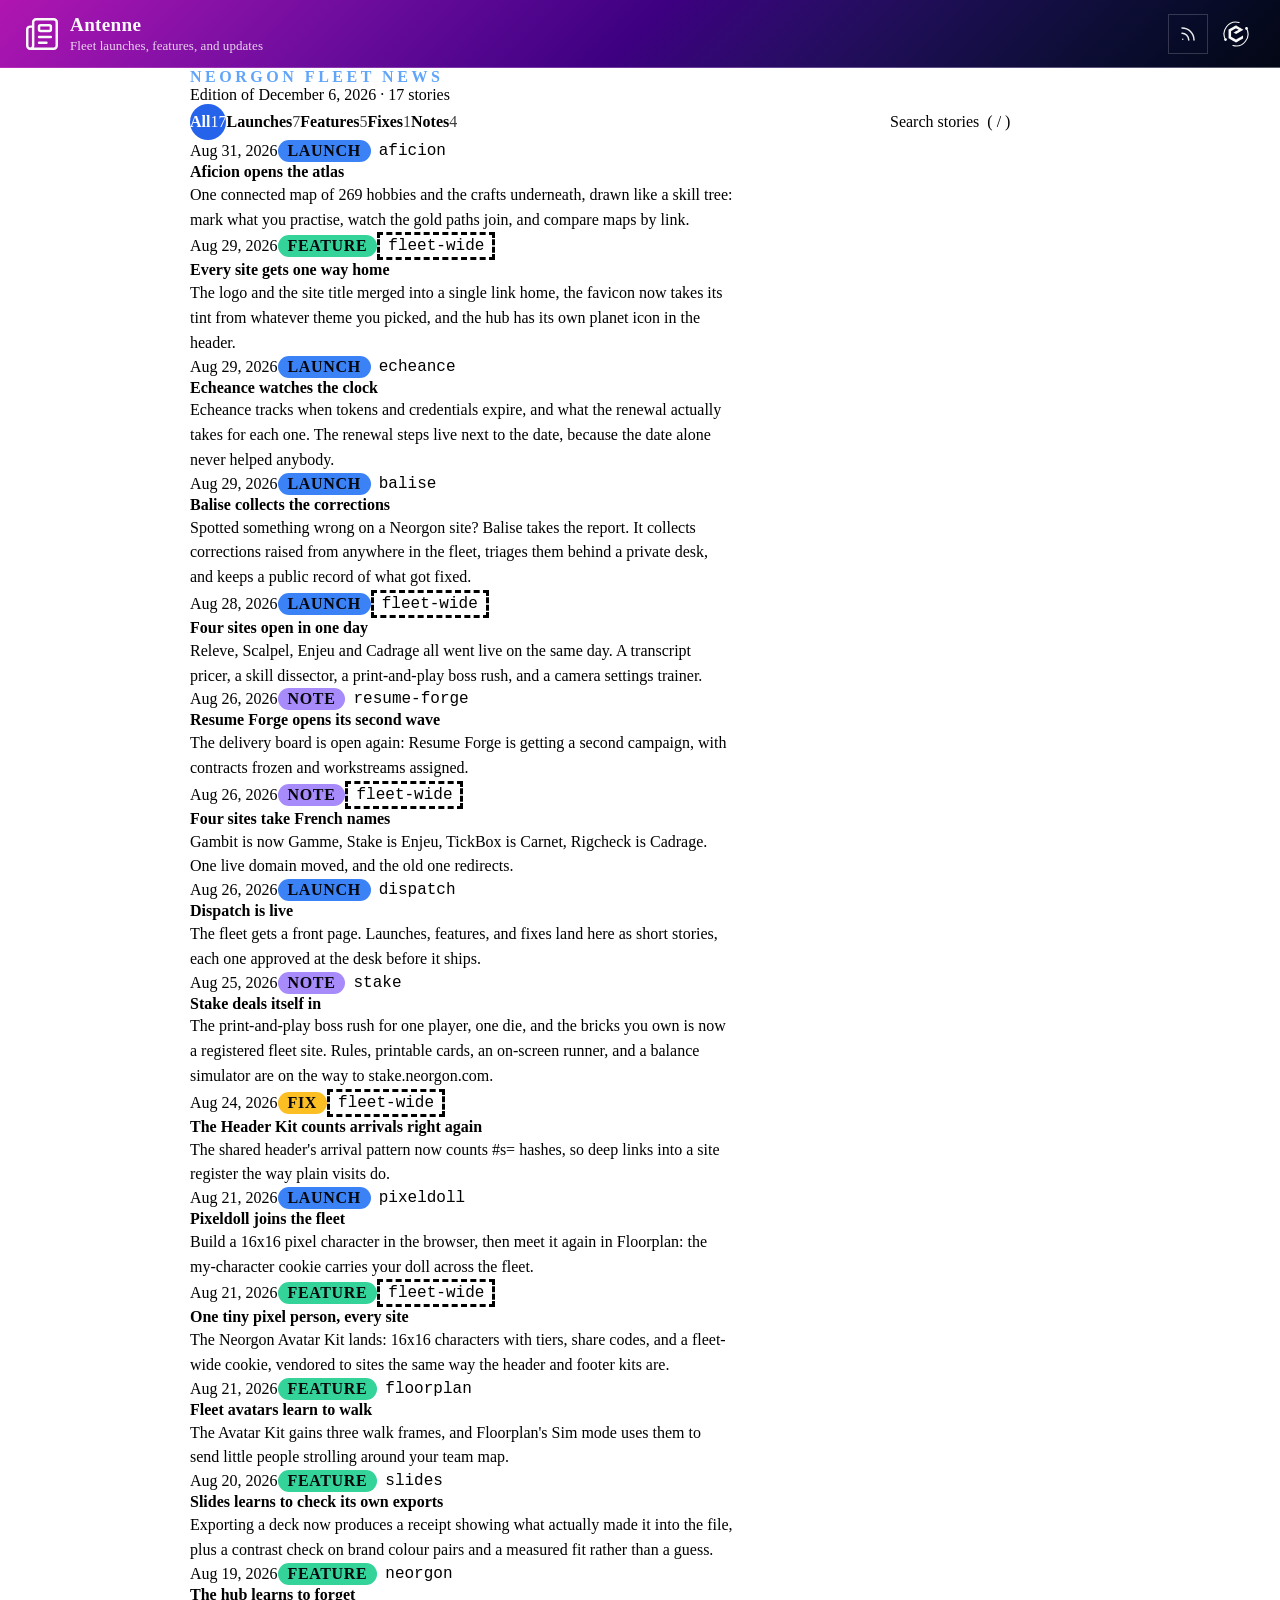
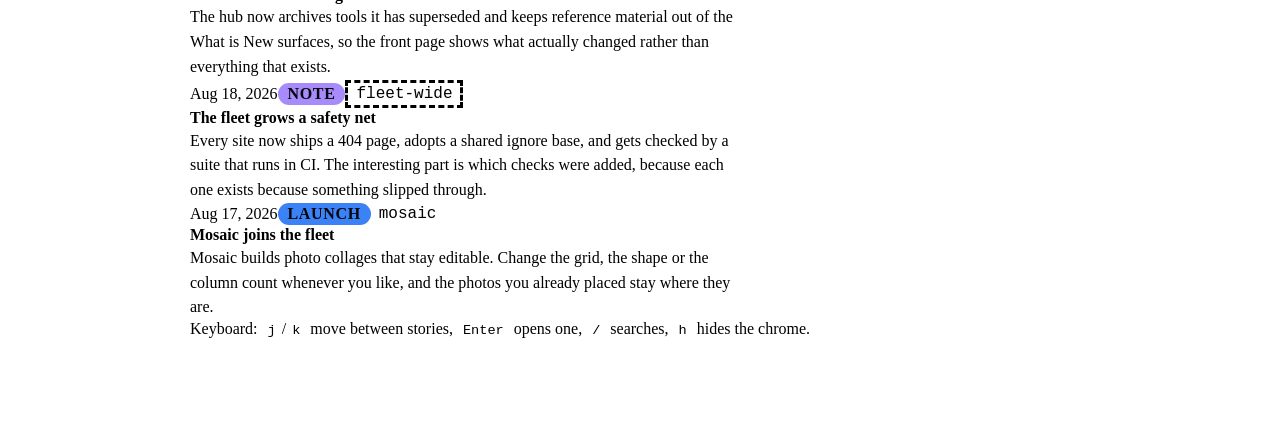
==== commit 855eef73: "feat(feed): Aficion opens the atlas" ====
--- a/index.html
+++ b/index.html
@@ -108,15 +108,15 @@
       <section class="section" aria-label="Fleet news feed">
         <div class="masthead">
           <p class="masthead__kicker">Neorgon fleet news</p>
-          <p class="masthead__edition" id="editionLine"><!-- gen:edition -->Edition of August 31, 2026 · 16 stories<!-- /gen:edition --></p>
+          <p class="masthead__edition" id="editionLine"><!-- gen:edition -->Edition of August 31, 2026 · 17 stories<!-- /gen:edition --></p>
         </div>
 
         <div class="feed-controls">
-          <div class="chips" id="feedChips" role="group" aria-label="Filter stories by kind"><!-- gen:chips --><button type="button" class="chip chip--active" data-filter="all" aria-pressed="true">All <span class="chip__count">16</span></button><button type="button" class="chip" data-filter="launch" aria-pressed="false">Launches <span class="chip__count">6</span></button><button type="button" class="chip" data-filter="feature" aria-pressed="false">Features <span class="chip__count">5</span></button><button type="button" class="chip" data-filter="fix" aria-pressed="false">Fixes <span class="chip__count">1</span></button><button type="button" class="chip" data-filter="note" aria-pressed="false">Notes <span class="chip__count">4</span></button><!-- /gen:chips --></div>
+          <div class="chips" id="feedChips" role="group" aria-label="Filter stories by kind"><!-- gen:chips --><button type="button" class="chip chip--active" data-filter="all" aria-pressed="true">All <span class="chip__count">17</span></button><button type="button" class="chip" data-filter="launch" aria-pressed="false">Launches <span class="chip__count">7</span></button><button type="button" class="chip" data-filter="feature" aria-pressed="false">Features <span class="chip__count">5</span></button><button type="button" class="chip" data-filter="fix" aria-pressed="false">Fixes <span class="chip__count">1</span></button><button type="button" class="chip" data-filter="note" aria-pressed="false">Notes <span class="chip__count">4</span></button><!-- /gen:chips --></div>
           <input type="search" id="feedSearch" class="feed-search" placeholder="Search stories  ( / )" aria-label="Search stories">
         </div>
 
-        <div class="feed stack stack--tight" id="feed"><!-- gen:feed --><article class="post card post--hero" data-id="2026-08-29-one-way-home" id="post-2026-08-29-one-way-home"><div class="post__meta"><time datetime="2026-08-29">Aug 29, 2026</time><span class="badge badge--feature">Feature</span><span class="post__site post__site--fleet">fleet-wide</span></div><h3 class="post__title"><button type="button" class="post__toggle" data-id="2026-08-29-one-way-home" aria-expanded="false">Every site gets one way home</button></h3><p class="post__summary">The logo and the site title merged into a single link home, the favicon now takes its tint from whatever theme you picked, and the hub has its own planet icon in the header.</p><div class="post__body" hidden><p>Two clickable things sitting next to each other and going to the same place is a small daily annoyance. The header kit now merges the logo and the title into one link, which also gives the fleet a bigger target on a phone.</p><p>The favicon follows your chosen theme rather than staying fixed, so a tab you left open in one palette still looks like the site you set up. Sites can also opt into a source link in the header, for the ones whose code is worth reading.</p></div></article><article class="post card" data-id="2026-08-29-echeance-watches-the-clock" id="post-2026-08-29-echeance-watches-the-clock"><div class="post__meta"><time datetime="2026-08-29">Aug 29, 2026</time><span class="badge badge--launch">Launch</span><span class="post__site">echeance</span></div><h3 class="post__title"><button type="button" class="post__toggle" data-id="2026-08-29-echeance-watches-the-clock" aria-expanded="false">Echeance watches the clock</button></h3><p class="post__summary">Echeance tracks when tokens and credentials expire, and what the renewal actually takes for each one. The renewal steps live next to the date, because the date alone never helped anybody.</p><div class="post__body" hidden><p>An expiry date on its own tells you that something is about to break, not what to do about it. Echeance keeps the renewal steps beside the date for each credential, so the reminder arrives with its own instructions.</p><p>It is live now.</p><div class="post__links"><a class="btn btn--ghost btn--sm" href="https://echeance.neorgon.com/" target="_blank" rel="noopener noreferrer">Open Echeance ↗</a></div></div></article><article class="post card" data-id="2026-08-29-balise-collects-the-corrections" id="post-2026-08-29-balise-collects-the-corrections"><div class="post__meta"><time datetime="2026-08-29">Aug 29, 2026</time><span class="badge badge--launch">Launch</span><span class="post__site">balise</span></div><h3 class="post__title"><button type="button" class="post__toggle" data-id="2026-08-29-balise-collects-the-corrections" aria-expanded="false">Balise collects the corrections</button></h3><p class="post__summary">Spotted something wrong on a Neorgon site? Balise takes the report. It collects corrections raised from anywhere in the fleet, triages them behind a private desk, and keeps a public record of what got fixed.</p><div class="post__body" hidden><p>Every site in the fleet can now raise a correction, and they all land in one place. Balise sorts them behind a review desk that only the operator sees, and publishes the outcome, so a report you send does not vanish into a form.</p><p>The public half is the point. What got fixed is a matter of record rather than a claim.</p><div class="post__links"><a class="btn btn--ghost btn--sm" href="https://balise.neorgon.com/" target="_blank" rel="noopener noreferrer">Open Balise ↗</a></div></div></article><article class="post card" data-id="2026-08-28-four-open-in-one-day" id="post-2026-08-28-four-open-in-one-day"><div class="post__meta"><time datetime="2026-08-28">Aug 28, 2026</time><span class="badge badge--launch">Launch</span><span class="post__site post__site--fleet">fleet-wide</span></div><h3 class="post__title"><button type="button" class="post__toggle" data-id="2026-08-28-four-open-in-one-day" aria-expanded="false">Four sites open in one day</button></h3><p class="post__summary">Releve, Scalpel, Enjeu and Cadrage all went live on the same day. A transcript pricer, a skill dissector, a print-and-play boss rush, and a camera settings trainer.</p><div class="post__body" hidden><p>Releve prices your Claude Code transcripts at real API rates. Scalpel takes a skill apart from a zip or a pasted file and tells you what to fix before it ships. Enjeu is a print-and-play boss rush for one player, one die, and the bricks and figures you already own. Cadrage walks you through focus and the exposure triangle on a camera menu replica and finds the settings that contradict each other.</p><p>They have nothing in common except the day they opened. All four are live and need no account.</p><div class="post__links"><a class="btn btn--ghost btn--sm" href="https://releve.neorgon.com/" target="_blank" rel="noopener noreferrer">Open Releve ↗</a><a class="btn btn--ghost btn--sm" href="https://scalpel.neorgon.com/" target="_blank" rel="noopener noreferrer">Open Scalpel ↗</a><a class="btn btn--ghost btn--sm" href="https://enjeu.neorgon.com/" target="_blank" rel="noopener noreferrer">Open Enjeu ↗</a><a class="btn btn--ghost btn--sm" href="https://cadrage.neorgon.com/" target="_blank" rel="noopener noreferrer">Open Cadrage ↗</a></div></div></article><article class="post card" data-id="2026-08-26-resume-forge-wave-two" id="post-2026-08-26-resume-forge-wave-two"><div class="post__meta"><time datetime="2026-08-26">Aug 26, 2026</time><span class="badge badge--note">Note</span><span class="post__site">resume-forge</span></div><h3 class="post__title"><button type="button" class="post__toggle" data-id="2026-08-26-resume-forge-wave-two" aria-expanded="false">Resume Forge opens its second wave</button></h3><p class="post__summary">The delivery board is open again: Resume Forge is getting a second campaign, with contracts frozen and workstreams assigned.</p><div class="post__body" hidden><p>The Mosaic campaign archived on August 25 and the delivery board immediately reopened for Resume Forge. Impact analysis counts 36 modules and 82 internal edges in the blast radius.</p><p>Watch this feed for what actually ships out of the wave.</p><div class="post__links"><a class="btn btn--ghost btn--sm" href="https://resume.neorgon.com/" target="_blank" rel="noopener noreferrer">Open Resume Forge ↗</a></div></div></article><article class="post card" data-id="2026-08-26-four-sites-take-french-names" id="post-2026-08-26-four-sites-take-french-names"><div class="post__meta"><time datetime="2026-08-26">Aug 26, 2026</time><span class="badge badge--note">Note</span><span class="post__site post__site--fleet">fleet-wide</span></div><h3 class="post__title"><button type="button" class="post__toggle" data-id="2026-08-26-four-sites-take-french-names" aria-expanded="false">Four sites take French names</button></h3><p class="post__summary">Gambit is now Gamme, Stake is Enjeu, TickBox is Carnet, Rigcheck is Cadrage. One live domain moved, and the old one redirects.</p><div class="post__body" hidden><p>Parla and Sortie already carried romance-language names that say what the site does without reading as a category label. Four more join them. Gambit becomes Gamme, after 'faire ses gammes', the French for practising your scales: the drilling you do until a pattern stops needing to be worked out. Stake becomes Enjeu, which means what is at stake and hides the word for game inside it. TickBox becomes Carnet, a pocket notebook. Rigcheck becomes Cadrage, the framing of a shot.</p><p>Only Gamme was live, so it is the only one that cost anything. gambit.neorgon.com now redirects to gamme.neorgon.com with the path intact, so old links and bookmarks still land, and hub search still answers to the old name. Saved progress survived the move: the storage key deliberately kept its original name, because renaming it would have quietly wiped everyone's drills.</p><p>Enjeu, Carnet and Cadrage had reserved domains and nothing served, so renaming them cost a directory move and a registry rebuild.</p><div class="post__links"><a class="btn btn--ghost btn--sm" href="https://gamme.neorgon.com/" target="_blank" rel="noopener noreferrer">Gamme ↗</a></div></div></article><article class="post card" data-id="2026-08-26-dispatch-is-live" id="post-2026-08-26-dispatch-is-live"><div class="post__meta"><time datetime="2026-08-26">Aug 26, 2026</time><span class="badge badge--launch">Launch</span><span class="post__site">dispatch</span></div><h3 class="post__title"><button type="button" class="post__toggle" data-id="2026-08-26-dispatch-is-live" aria-expanded="false">Dispatch is live</button></h3><p class="post__summary">The fleet gets a front page. Launches, features, and fixes land here as short stories, each one approved at the desk before it ships.</p><div class="post__body" hidden><p>Neorgon ships sites faster than anyone can follow, and until now there was no single place that said what changed. Dispatch is that place: a news feed for the fleet, written from the work that actually happened.</p><p>Every story starts as a draft pulled from fleet work logs. Nothing publishes itself: drafts wait at the desk until a human reads them, edits them, and approves them into this feed.</p><div class="post__links"><a class="btn btn--ghost btn--sm" href="https://neorgon.com/" target="_blank" rel="noopener noreferrer">Browse the fleet ↗</a></div></div></article><article class="post card" data-id="2026-08-25-stake-deals-itself-in" id="post-2026-08-25-stake-deals-itself-in"><div class="post__meta"><time datetime="2026-08-25">Aug 25, 2026</time><span class="badge badge--note">Note</span><span class="post__site">stake</span></div><h3 class="post__title"><button type="button" class="post__toggle" data-id="2026-08-25-stake-deals-itself-in" aria-expanded="false">Stake deals itself in</button></h3><p class="post__summary">The print-and-play boss rush for one player, one die, and the bricks you own is now a registered fleet site. Rules, printable cards, an on-screen runner, and a balance simulator are on the way to stake.neorgon.com.</p><div class="post__body" hidden><p>Stake started as a plan document on August 22 and grew into a full project three days later: game rules, printable cards, a browser runner, and a simulator that checks the balance math.</p><p>The site is registered and its domain is reserved. Watch this feed for the moment it goes live.</p><div class="post__links"><a class="btn btn--ghost btn--sm" href="https://neorgon.com/#group-boardgames" target="_blank" rel="noopener noreferrer">Board games on the hub ↗</a></div></div></article><article class="post card" data-id="2026-08-24-header-kit-arrival-fix" id="post-2026-08-24-header-kit-arrival-fix"><div class="post__meta"><time datetime="2026-08-24">Aug 24, 2026</time><span class="badge badge--fix">Fix</span><span class="post__site post__site--fleet">fleet-wide</span></div><h3 class="post__title"><button type="button" class="post__toggle" data-id="2026-08-24-header-kit-arrival-fix" aria-expanded="false">The Header Kit counts arrivals right again</button></h3><p class="post__summary">The shared header's arrival pattern now counts #s= hashes, so deep links into a site register the way plain visits do.</p><div class="post__body" hidden><p>A small regex gap in the vendored Header Kit meant arrivals that carried a #s= hash slipped past the arrival counter. The kit now treats them like any other visit, and the fix synced out to every site that vendors the header.</p><p>This one sat in the prompt queue as item 40 before landing, which is exactly what the queue is for.</p></div></article><article class="post card" data-id="2026-08-21-pixeldoll-joins-the-fleet" id="post-2026-08-21-pixeldoll-joins-the-fleet"><div class="post__meta"><time datetime="2026-08-21">Aug 21, 2026</time><span class="badge badge--launch">Launch</span><span class="post__site">pixeldoll</span></div><h3 class="post__title"><button type="button" class="post__toggle" data-id="2026-08-21-pixeldoll-joins-the-fleet" aria-expanded="false">Pixeldoll joins the fleet</button></h3><p class="post__summary">Build a 16x16 pixel character in the browser, then meet it again in Floorplan: the my-character cookie carries your doll across the fleet.</p><div class="post__body" hidden><p>Pixeldoll is a pixel character builder on top of the shared Avatar Kit. Pick a body, a palette, and the details, and the result is yours across every site that reads the fleet cookie.</p><p>It launched as Paperdoll in the morning and was renamed Pixeldoll by the afternoon, which has to be a fleet record for fastest rebrand.</p><div class="post__links"><a class="btn btn--ghost btn--sm" href="https://pixeldoll.neorgon.com/" target="_blank" rel="noopener noreferrer">Open Pixeldoll ↗</a></div></div></article><article class="post card" data-id="2026-08-21-one-tiny-pixel-person" id="post-2026-08-21-one-tiny-pixel-person"><div class="post__meta"><time datetime="2026-08-21">Aug 21, 2026</time><span class="badge badge--feature">Feature</span><span class="post__site post__site--fleet">fleet-wide</span></div><h3 class="post__title"><button type="button" class="post__toggle" data-id="2026-08-21-one-tiny-pixel-person" aria-expanded="false">One tiny pixel person, every site</button></h3><p class="post__summary">The Neorgon Avatar Kit lands: 16x16 characters with tiers, share codes, and a fleet-wide cookie, vendored to sites the same way the header and footer kits are.</p><div class="post__body" hidden><p>The fleet's third shared kit draws 16x16 pixel characters with tiers and shareable codes, and remembers your character in a cookie every neorgon.com site can read.</p><p>Like the header and footer kits, the canonical source lives in one place and sync-avatar.sh stamps vendored copies into each site. A new smoke check keeps those copies from drifting.</p></div></article><article class="post card" data-id="2026-08-21-avatars-learn-to-walk" id="post-2026-08-21-avatars-learn-to-walk"><div class="post__meta"><time datetime="2026-08-21">Aug 21, 2026</time><span class="badge badge--feature">Feature</span><span class="post__site">floorplan</span></div><h3 class="post__title"><button type="button" class="post__toggle" data-id="2026-08-21-avatars-learn-to-walk" aria-expanded="false">Fleet avatars learn to walk</button></h3><p class="post__summary">The Avatar Kit gains three walk frames, and Floorplan's Sim mode uses them to send little people strolling around your team map.</p><div class="post__body" hidden><p>The shared Avatar Kit now exposes walk frames 0, 1, and 2 on drawSprite and spriteDataUrl. Any site that draws fleet avatars can animate them instead of pinning them in place.</p><p>Floorplan's Sim mode is the first customer: drop people into rooms and watch them wander between desks.</p><div class="post__links"><a class="btn btn--ghost btn--sm" href="https://floorplan.neorgon.com/" target="_blank" rel="noopener noreferrer">Open Floorplan ↗</a></div></div></article><article class="post card" data-id="2026-08-20-decks-that-argue" id="post-2026-08-20-decks-that-argue"><div class="post__meta"><time datetime="2026-08-20">Aug 20, 2026</time><span class="badge badge--feature">Feature</span><span class="post__site">slides</span></div><h3 class="post__title"><button type="button" class="post__toggle" data-id="2026-08-20-decks-that-argue" aria-expanded="false">Slides learns to check its own exports</button></h3><p class="post__summary">Exporting a deck now produces a receipt showing what actually made it into the file, plus a contrast check on brand colour pairs and a measured fit rather than a guess.</p><div class="post__body" hidden><p>The failure this fixes is quiet and specific: an export that looks right on screen and is wrong in the file. Slides now hands back a receipt on export, so what went into the deck is something you can read rather than assume.</p><p>Two smaller additions came with it. Brand colour pairs get a real contrast check instead of only having their names validated, and text fit is measured rather than estimated. You can also paste Markdown straight in and get a deck out of it.</p><div class="post__links"><a class="btn btn--ghost btn--sm" href="https://slides.neorgon.com/" target="_blank" rel="noopener noreferrer">Open Slides ↗</a></div></div></article><article class="post card" data-id="2026-08-19-the-hub-learns-to-forget" id="post-2026-08-19-the-hub-learns-to-forget"><div class="post__meta"><time datetime="2026-08-19">Aug 19, 2026</time><span class="badge badge--feature">Feature</span><span class="post__site">neorgon</span></div><h3 class="post__title"><button type="button" class="post__toggle" data-id="2026-08-19-the-hub-learns-to-forget" aria-expanded="false">The hub learns to forget</button></h3><p class="post__summary">The hub now archives tools it has superseded and keeps reference material out of the What is New surfaces, so the front page shows what actually changed rather than everything that exists.</p><div class="post__body" hidden><p>A directory that only ever grows stops being a directory. The hub now has an archive for tools that something newer replaced, and it holds reference tools out of the recency lists, since a thing that has not changed in months should not be competing for the same attention as a launch.</p><p>The constellation view got quieter too. Routes stopped crossing their own labels, and the section pills announce themselves once instead of asking for attention forever.</p><div class="post__links"><a class="btn btn--ghost btn--sm" href="https://neorgon.com/" target="_blank" rel="noopener noreferrer">Open the hub ↗</a></div></div></article><article class="post card" data-id="2026-08-18-the-fleet-grows-a-safety-net" id="post-2026-08-18-the-fleet-grows-a-safety-net"><div class="post__meta"><time datetime="2026-08-18">Aug 18, 2026</time><span class="badge badge--note">Note</span><span class="post__site post__site--fleet">fleet-wide</span></div><h3 class="post__title"><button type="button" class="post__toggle" data-id="2026-08-18-the-fleet-grows-a-safety-net" aria-expanded="false">The fleet grows a safety net</button></h3><p class="post__summary">Every site now ships a 404 page, adopts a shared ignore base, and gets checked by a suite that runs in CI. The interesting part is which checks were added, because each one exists because something slipped through.</p><div class="post__body" hidden><p>A batch of new checks landed across every site at once. Each one is small: a 404 page exists, a site's ignore rules cover the same ground as the template, shared helper code is actually shared rather than copied into each project, screen readers get told when a toast appears.</p><p>None of that is exciting on its own. Together it is the difference between a fleet you can change confidently and one where every edit is a small gamble. The suite now runs on every push.</p></div></article><article class="post card" data-id="2026-08-17-mosaic-joins-the-fleet" id="post-2026-08-17-mosaic-joins-the-fleet"><div class="post__meta"><time datetime="2026-08-17">Aug 17, 2026</time><span class="badge badge--launch">Launch</span><span class="post__site">mosaic</span></div><h3 class="post__title"><button type="button" class="post__toggle" data-id="2026-08-17-mosaic-joins-the-fleet" aria-expanded="false">Mosaic joins the fleet</button></h3><p class="post__summary">Mosaic builds photo collages that stay editable. Change the grid, the shape or the column count whenever you like, and the photos you already placed stay where they are.</p><div class="post__body" hidden><p>Most collage tools ask you to commit to a layout before you have seen the photos in it. Mosaic does not. The grid, the frame shape and the column count are all knobs you can turn after the fact, and nothing you have already placed gets thrown away when you turn one.</p><p>It is live now and needs no account.</p><div class="post__links"><a class="btn btn--ghost btn--sm" href="https://mosaic.neorgon.com/" target="_blank" rel="noopener noreferrer">Open Mosaic ↗</a></div></div></article><!-- /gen:feed --></div>
+        <div class="feed stack stack--tight" id="feed"><!-- gen:feed --><article class="post card post--hero" data-id="2026-08-31-aficion-opens-the-atlas" id="post-2026-08-31-aficion-opens-the-atlas"><div class="post__meta"><time datetime="2026-08-31">Aug 31, 2026</time><span class="badge badge--launch">Launch</span><span class="post__site">aficion</span></div><h3 class="post__title"><button type="button" class="post__toggle" data-id="2026-08-31-aficion-opens-the-atlas" aria-expanded="false">Aficion opens the atlas</button></h3><p class="post__summary">One connected map of 269 hobbies and the crafts underneath, drawn like a skill tree: mark what you practise, watch the gold paths join, and compare maps by link.</p><div class="post__body" hidden><p>Aficion is a constellation atlas of hobbies: 269 nodes across 18 clusters, joined by 566 typed edges that say why two things sit together. A mesh node is an ESP32 wearing a LoRa radio; the same airbrush weathers a costume chest piece and a thumb-sized tank.</p><p>Mark what you practise and the map answers: gold paths between your own nodes, one-step-away suggestions justified by shared gear, and nine curated builds that put an ambitious project's steps in dependency order. The character sheet folds it all into a six-domain radar with earned titles, and a whole map shares as a link that never touches a server.</p><p>First visits open on Bench and Shelf, an example map to explore. Clear my map starts your own.</p><div class="post__links"><a class="btn btn--ghost btn--sm" href="https://aficion.neorgon.com/" target="_blank" rel="noopener noreferrer">Open the atlas ↗</a></div></div></article><article class="post card" data-id="2026-08-29-one-way-home" id="post-2026-08-29-one-way-home"><div class="post__meta"><time datetime="2026-08-29">Aug 29, 2026</time><span class="badge badge--feature">Feature</span><span class="post__site post__site--fleet">fleet-wide</span></div><h3 class="post__title"><button type="button" class="post__toggle" data-id="2026-08-29-one-way-home" aria-expanded="false">Every site gets one way home</button></h3><p class="post__summary">The logo and the site title merged into a single link home, the favicon now takes its tint from whatever theme you picked, and the hub has its own planet icon in the header.</p><div class="post__body" hidden><p>Two clickable things sitting next to each other and going to the same place is a small daily annoyance. The header kit now merges the logo and the title into one link, which also gives the fleet a bigger target on a phone.</p><p>The favicon follows your chosen theme rather than staying fixed, so a tab you left open in one palette still looks like the site you set up. Sites can also opt into a source link in the header, for the ones whose code is worth reading.</p></div></article><article class="post card" data-id="2026-08-29-echeance-watches-the-clock" id="post-2026-08-29-echeance-watches-the-clock"><div class="post__meta"><time datetime="2026-08-29">Aug 29, 2026</time><span class="badge badge--launch">Launch</span><span class="post__site">echeance</span></div><h3 class="post__title"><button type="button" class="post__toggle" data-id="2026-08-29-echeance-watches-the-clock" aria-expanded="false">Echeance watches the clock</button></h3><p class="post__summary">Echeance tracks when tokens and credentials expire, and what the renewal actually takes for each one. The renewal steps live next to the date, because the date alone never helped anybody.</p><div class="post__body" hidden><p>An expiry date on its own tells you that something is about to break, not what to do about it. Echeance keeps the renewal steps beside the date for each credential, so the reminder arrives with its own instructions.</p><p>It is live now.</p><div class="post__links"><a class="btn btn--ghost btn--sm" href="https://echeance.neorgon.com/" target="_blank" rel="noopener noreferrer">Open Echeance ↗</a></div></div></article><article class="post card" data-id="2026-08-29-balise-collects-the-corrections" id="post-2026-08-29-balise-collects-the-corrections"><div class="post__meta"><time datetime="2026-08-29">Aug 29, 2026</time><span class="badge badge--launch">Launch</span><span class="post__site">balise</span></div><h3 class="post__title"><button type="button" class="post__toggle" data-id="2026-08-29-balise-collects-the-corrections" aria-expanded="false">Balise collects the corrections</button></h3><p class="post__summary">Spotted something wrong on a Neorgon site? Balise takes the report. It collects corrections raised from anywhere in the fleet, triages them behind a private desk, and keeps a public record of what got fixed.</p><div class="post__body" hidden><p>Every site in the fleet can now raise a correction, and they all land in one place. Balise sorts them behind a review desk that only the operator sees, and publishes the outcome, so a report you send does not vanish into a form.</p><p>The public half is the point. What got fixed is a matter of record rather than a claim.</p><div class="post__links"><a class="btn btn--ghost btn--sm" href="https://balise.neorgon.com/" target="_blank" rel="noopener noreferrer">Open Balise ↗</a></div></div></article><article class="post card" data-id="2026-08-28-four-open-in-one-day" id="post-2026-08-28-four-open-in-one-day"><div class="post__meta"><time datetime="2026-08-28">Aug 28, 2026</time><span class="badge badge--launch">Launch</span><span class="post__site post__site--fleet">fleet-wide</span></div><h3 class="post__title"><button type="button" class="post__toggle" data-id="2026-08-28-four-open-in-one-day" aria-expanded="false">Four sites open in one day</button></h3><p class="post__summary">Releve, Scalpel, Enjeu and Cadrage all went live on the same day. A transcript pricer, a skill dissector, a print-and-play boss rush, and a camera settings trainer.</p><div class="post__body" hidden><p>Releve prices your Claude Code transcripts at real API rates. Scalpel takes a skill apart from a zip or a pasted file and tells you what to fix before it ships. Enjeu is a print-and-play boss rush for one player, one die, and the bricks and figures you already own. Cadrage walks you through focus and the exposure triangle on a camera menu replica and finds the settings that contradict each other.</p><p>They have nothing in common except the day they opened. All four are live and need no account.</p><div class="post__links"><a class="btn btn--ghost btn--sm" href="https://releve.neorgon.com/" target="_blank" rel="noopener noreferrer">Open Releve ↗</a><a class="btn btn--ghost btn--sm" href="https://scalpel.neorgon.com/" target="_blank" rel="noopener noreferrer">Open Scalpel ↗</a><a class="btn btn--ghost btn--sm" href="https://enjeu.neorgon.com/" target="_blank" rel="noopener noreferrer">Open Enjeu ↗</a><a class="btn btn--ghost btn--sm" href="https://cadrage.neorgon.com/" target="_blank" rel="noopener noreferrer">Open Cadrage ↗</a></div></div></article><article class="post card" data-id="2026-08-26-resume-forge-wave-two" id="post-2026-08-26-resume-forge-wave-two"><div class="post__meta"><time datetime="2026-08-26">Aug 26, 2026</time><span class="badge badge--note">Note</span><span class="post__site">resume-forge</span></div><h3 class="post__title"><button type="button" class="post__toggle" data-id="2026-08-26-resume-forge-wave-two" aria-expanded="false">Resume Forge opens its second wave</button></h3><p class="post__summary">The delivery board is open again: Resume Forge is getting a second campaign, with contracts frozen and workstreams assigned.</p><div class="post__body" hidden><p>The Mosaic campaign archived on August 25 and the delivery board immediately reopened for Resume Forge. Impact analysis counts 36 modules and 82 internal edges in the blast radius.</p><p>Watch this feed for what actually ships out of the wave.</p><div class="post__links"><a class="btn btn--ghost btn--sm" href="https://resume.neorgon.com/" target="_blank" rel="noopener noreferrer">Open Resume Forge ↗</a></div></div></article><article class="post card" data-id="2026-08-26-four-sites-take-french-names" id="post-2026-08-26-four-sites-take-french-names"><div class="post__meta"><time datetime="2026-08-26">Aug 26, 2026</time><span class="badge badge--note">Note</span><span class="post__site post__site--fleet">fleet-wide</span></div><h3 class="post__title"><button type="button" class="post__toggle" data-id="2026-08-26-four-sites-take-french-names" aria-expanded="false">Four sites take French names</button></h3><p class="post__summary">Gambit is now Gamme, Stake is Enjeu, TickBox is Carnet, Rigcheck is Cadrage. One live domain moved, and the old one redirects.</p><div class="post__body" hidden><p>Parla and Sortie already carried romance-language names that say what the site does without reading as a category label. Four more join them. Gambit becomes Gamme, after 'faire ses gammes', the French for practising your scales: the drilling you do until a pattern stops needing to be worked out. Stake becomes Enjeu, which means what is at stake and hides the word for game inside it. TickBox becomes Carnet, a pocket notebook. Rigcheck becomes Cadrage, the framing of a shot.</p><p>Only Gamme was live, so it is the only one that cost anything. gambit.neorgon.com now redirects to gamme.neorgon.com with the path intact, so old links and bookmarks still land, and hub search still answers to the old name. Saved progress survived the move: the storage key deliberately kept its original name, because renaming it would have quietly wiped everyone's drills.</p><p>Enjeu, Carnet and Cadrage had reserved domains and nothing served, so renaming them cost a directory move and a registry rebuild.</p><div class="post__links"><a class="btn btn--ghost btn--sm" href="https://gamme.neorgon.com/" target="_blank" rel="noopener noreferrer">Gamme ↗</a></div></div></article><article class="post card" data-id="2026-08-26-dispatch-is-live" id="post-2026-08-26-dispatch-is-live"><div class="post__meta"><time datetime="2026-08-26">Aug 26, 2026</time><span class="badge badge--launch">Launch</span><span class="post__site">dispatch</span></div><h3 class="post__title"><button type="button" class="post__toggle" data-id="2026-08-26-dispatch-is-live" aria-expanded="false">Dispatch is live</button></h3><p class="post__summary">The fleet gets a front page. Launches, features, and fixes land here as short stories, each one approved at the desk before it ships.</p><div class="post__body" hidden><p>Neorgon ships sites faster than anyone can follow, and until now there was no single place that said what changed. Dispatch is that place: a news feed for the fleet, written from the work that actually happened.</p><p>Every story starts as a draft pulled from fleet work logs. Nothing publishes itself: drafts wait at the desk until a human reads them, edits them, and approves them into this feed.</p><div class="post__links"><a class="btn btn--ghost btn--sm" href="https://neorgon.com/" target="_blank" rel="noopener noreferrer">Browse the fleet ↗</a></div></div></article><article class="post card" data-id="2026-08-25-stake-deals-itself-in" id="post-2026-08-25-stake-deals-itself-in"><div class="post__meta"><time datetime="2026-08-25">Aug 25, 2026</time><span class="badge badge--note">Note</span><span class="post__site">stake</span></div><h3 class="post__title"><button type="button" class="post__toggle" data-id="2026-08-25-stake-deals-itself-in" aria-expanded="false">Stake deals itself in</button></h3><p class="post__summary">The print-and-play boss rush for one player, one die, and the bricks you own is now a registered fleet site. Rules, printable cards, an on-screen runner, and a balance simulator are on the way to stake.neorgon.com.</p><div class="post__body" hidden><p>Stake started as a plan document on August 22 and grew into a full project three days later: game rules, printable cards, a browser runner, and a simulator that checks the balance math.</p><p>The site is registered and its domain is reserved. Watch this feed for the moment it goes live.</p><div class="post__links"><a class="btn btn--ghost btn--sm" href="https://neorgon.com/#group-boardgames" target="_blank" rel="noopener noreferrer">Board games on the hub ↗</a></div></div></article><article class="post card" data-id="2026-08-24-header-kit-arrival-fix" id="post-2026-08-24-header-kit-arrival-fix"><div class="post__meta"><time datetime="2026-08-24">Aug 24, 2026</time><span class="badge badge--fix">Fix</span><span class="post__site post__site--fleet">fleet-wide</span></div><h3 class="post__title"><button type="button" class="post__toggle" data-id="2026-08-24-header-kit-arrival-fix" aria-expanded="false">The Header Kit counts arrivals right again</button></h3><p class="post__summary">The shared header's arrival pattern now counts #s= hashes, so deep links into a site register the way plain visits do.</p><div class="post__body" hidden><p>A small regex gap in the vendored Header Kit meant arrivals that carried a #s= hash slipped past the arrival counter. The kit now treats them like any other visit, and the fix synced out to every site that vendors the header.</p><p>This one sat in the prompt queue as item 40 before landing, which is exactly what the queue is for.</p></div></article><article class="post card" data-id="2026-08-21-pixeldoll-joins-the-fleet" id="post-2026-08-21-pixeldoll-joins-the-fleet"><div class="post__meta"><time datetime="2026-08-21">Aug 21, 2026</time><span class="badge badge--launch">Launch</span><span class="post__site">pixeldoll</span></div><h3 class="post__title"><button type="button" class="post__toggle" data-id="2026-08-21-pixeldoll-joins-the-fleet" aria-expanded="false">Pixeldoll joins the fleet</button></h3><p class="post__summary">Build a 16x16 pixel character in the browser, then meet it again in Floorplan: the my-character cookie carries your doll across the fleet.</p><div class="post__body" hidden><p>Pixeldoll is a pixel character builder on top of the shared Avatar Kit. Pick a body, a palette, and the details, and the result is yours across every site that reads the fleet cookie.</p><p>It launched as Paperdoll in the morning and was renamed Pixeldoll by the afternoon, which has to be a fleet record for fastest rebrand.</p><div class="post__links"><a class="btn btn--ghost btn--sm" href="https://pixeldoll.neorgon.com/" target="_blank" rel="noopener noreferrer">Open Pixeldoll ↗</a></div></div></article><article class="post card" data-id="2026-08-21-one-tiny-pixel-person" id="post-2026-08-21-one-tiny-pixel-person"><div class="post__meta"><time datetime="2026-08-21">Aug 21, 2026</time><span class="badge badge--feature">Feature</span><span class="post__site post__site--fleet">fleet-wide</span></div><h3 class="post__title"><button type="button" class="post__toggle" data-id="2026-08-21-one-tiny-pixel-person" aria-expanded="false">One tiny pixel person, every site</button></h3><p class="post__summary">The Neorgon Avatar Kit lands: 16x16 characters with tiers, share codes, and a fleet-wide cookie, vendored to sites the same way the header and footer kits are.</p><div class="post__body" hidden><p>The fleet's third shared kit draws 16x16 pixel characters with tiers and shareable codes, and remembers your character in a cookie every neorgon.com site can read.</p><p>Like the header and footer kits, the canonical source lives in one place and sync-avatar.sh stamps vendored copies into each site. A new smoke check keeps those copies from drifting.</p></div></article><article class="post card" data-id="2026-08-21-avatars-learn-to-walk" id="post-2026-08-21-avatars-learn-to-walk"><div class="post__meta"><time datetime="2026-08-21">Aug 21, 2026</time><span class="badge badge--feature">Feature</span><span class="post__site">floorplan</span></div><h3 class="post__title"><button type="button" class="post__toggle" data-id="2026-08-21-avatars-learn-to-walk" aria-expanded="false">Fleet avatars learn to walk</button></h3><p class="post__summary">The Avatar Kit gains three walk frames, and Floorplan's Sim mode uses them to send little people strolling around your team map.</p><div class="post__body" hidden><p>The shared Avatar Kit now exposes walk frames 0, 1, and 2 on drawSprite and spriteDataUrl. Any site that draws fleet avatars can animate them instead of pinning them in place.</p><p>Floorplan's Sim mode is the first customer: drop people into rooms and watch them wander between desks.</p><div class="post__links"><a class="btn btn--ghost btn--sm" href="https://floorplan.neorgon.com/" target="_blank" rel="noopener noreferrer">Open Floorplan ↗</a></div></div></article><article class="post card" data-id="2026-08-20-decks-that-argue" id="post-2026-08-20-decks-that-argue"><div class="post__meta"><time datetime="2026-08-20">Aug 20, 2026</time><span class="badge badge--feature">Feature</span><span class="post__site">slides</span></div><h3 class="post__title"><button type="button" class="post__toggle" data-id="2026-08-20-decks-that-argue" aria-expanded="false">Slides learns to check its own exports</button></h3><p class="post__summary">Exporting a deck now produces a receipt showing what actually made it into the file, plus a contrast check on brand colour pairs and a measured fit rather than a guess.</p><div class="post__body" hidden><p>The failure this fixes is quiet and specific: an export that looks right on screen and is wrong in the file. Slides now hands back a receipt on export, so what went into the deck is something you can read rather than assume.</p><p>Two smaller additions came with it. Brand colour pairs get a real contrast check instead of only having their names validated, and text fit is measured rather than estimated. You can also paste Markdown straight in and get a deck out of it.</p><div class="post__links"><a class="btn btn--ghost btn--sm" href="https://slides.neorgon.com/" target="_blank" rel="noopener noreferrer">Open Slides ↗</a></div></div></article><article class="post card" data-id="2026-08-19-the-hub-learns-to-forget" id="post-2026-08-19-the-hub-learns-to-forget"><div class="post__meta"><time datetime="2026-08-19">Aug 19, 2026</time><span class="badge badge--feature">Feature</span><span class="post__site">neorgon</span></div><h3 class="post__title"><button type="button" class="post__toggle" data-id="2026-08-19-the-hub-learns-to-forget" aria-expanded="false">The hub learns to forget</button></h3><p class="post__summary">The hub now archives tools it has superseded and keeps reference material out of the What is New surfaces, so the front page shows what actually changed rather than everything that exists.</p><div class="post__body" hidden><p>A directory that only ever grows stops being a directory. The hub now has an archive for tools that something newer replaced, and it holds reference tools out of the recency lists, since a thing that has not changed in months should not be competing for the same attention as a launch.</p><p>The constellation view got quieter too. Routes stopped crossing their own labels, and the section pills announce themselves once instead of asking for attention forever.</p><div class="post__links"><a class="btn btn--ghost btn--sm" href="https://neorgon.com/" target="_blank" rel="noopener noreferrer">Open the hub ↗</a></div></div></article><article class="post card" data-id="2026-08-18-the-fleet-grows-a-safety-net" id="post-2026-08-18-the-fleet-grows-a-safety-net"><div class="post__meta"><time datetime="2026-08-18">Aug 18, 2026</time><span class="badge badge--note">Note</span><span class="post__site post__site--fleet">fleet-wide</span></div><h3 class="post__title"><button type="button" class="post__toggle" data-id="2026-08-18-the-fleet-grows-a-safety-net" aria-expanded="false">The fleet grows a safety net</button></h3><p class="post__summary">Every site now ships a 404 page, adopts a shared ignore base, and gets checked by a suite that runs in CI. The interesting part is which checks were added, because each one exists because something slipped through.</p><div class="post__body" hidden><p>A batch of new checks landed across every site at once. Each one is small: a 404 page exists, a site's ignore rules cover the same ground as the template, shared helper code is actually shared rather than copied into each project, screen readers get told when a toast appears.</p><p>None of that is exciting on its own. Together it is the difference between a fleet you can change confidently and one where every edit is a small gamble. The suite now runs on every push.</p></div></article><article class="post card" data-id="2026-08-17-mosaic-joins-the-fleet" id="post-2026-08-17-mosaic-joins-the-fleet"><div class="post__meta"><time datetime="2026-08-17">Aug 17, 2026</time><span class="badge badge--launch">Launch</span><span class="post__site">mosaic</span></div><h3 class="post__title"><button type="button" class="post__toggle" data-id="2026-08-17-mosaic-joins-the-fleet" aria-expanded="false">Mosaic joins the fleet</button></h3><p class="post__summary">Mosaic builds photo collages that stay editable. Change the grid, the shape or the column count whenever you like, and the photos you already placed stay where they are.</p><div class="post__body" hidden><p>Most collage tools ask you to commit to a layout before you have seen the photos in it. Mosaic does not. The grid, the frame shape and the column count are all knobs you can turn after the fact, and nothing you have already placed gets thrown away when you turn one.</p><p>It is live now and needs no account.</p><div class="post__links"><a class="btn btn--ghost btn--sm" href="https://mosaic.neorgon.com/" target="_blank" rel="noopener noreferrer">Open Mosaic ↗</a></div></div></article><!-- /gen:feed --></div>
 
         <p class="feed-hint">Keyboard: <kbd>j</kbd>/<kbd>k</kbd> move between stories,
           <kbd>Enter</kbd> opens one, <kbd>/</kbd> searches, <kbd>h</kbd> hides the chrome.</p>
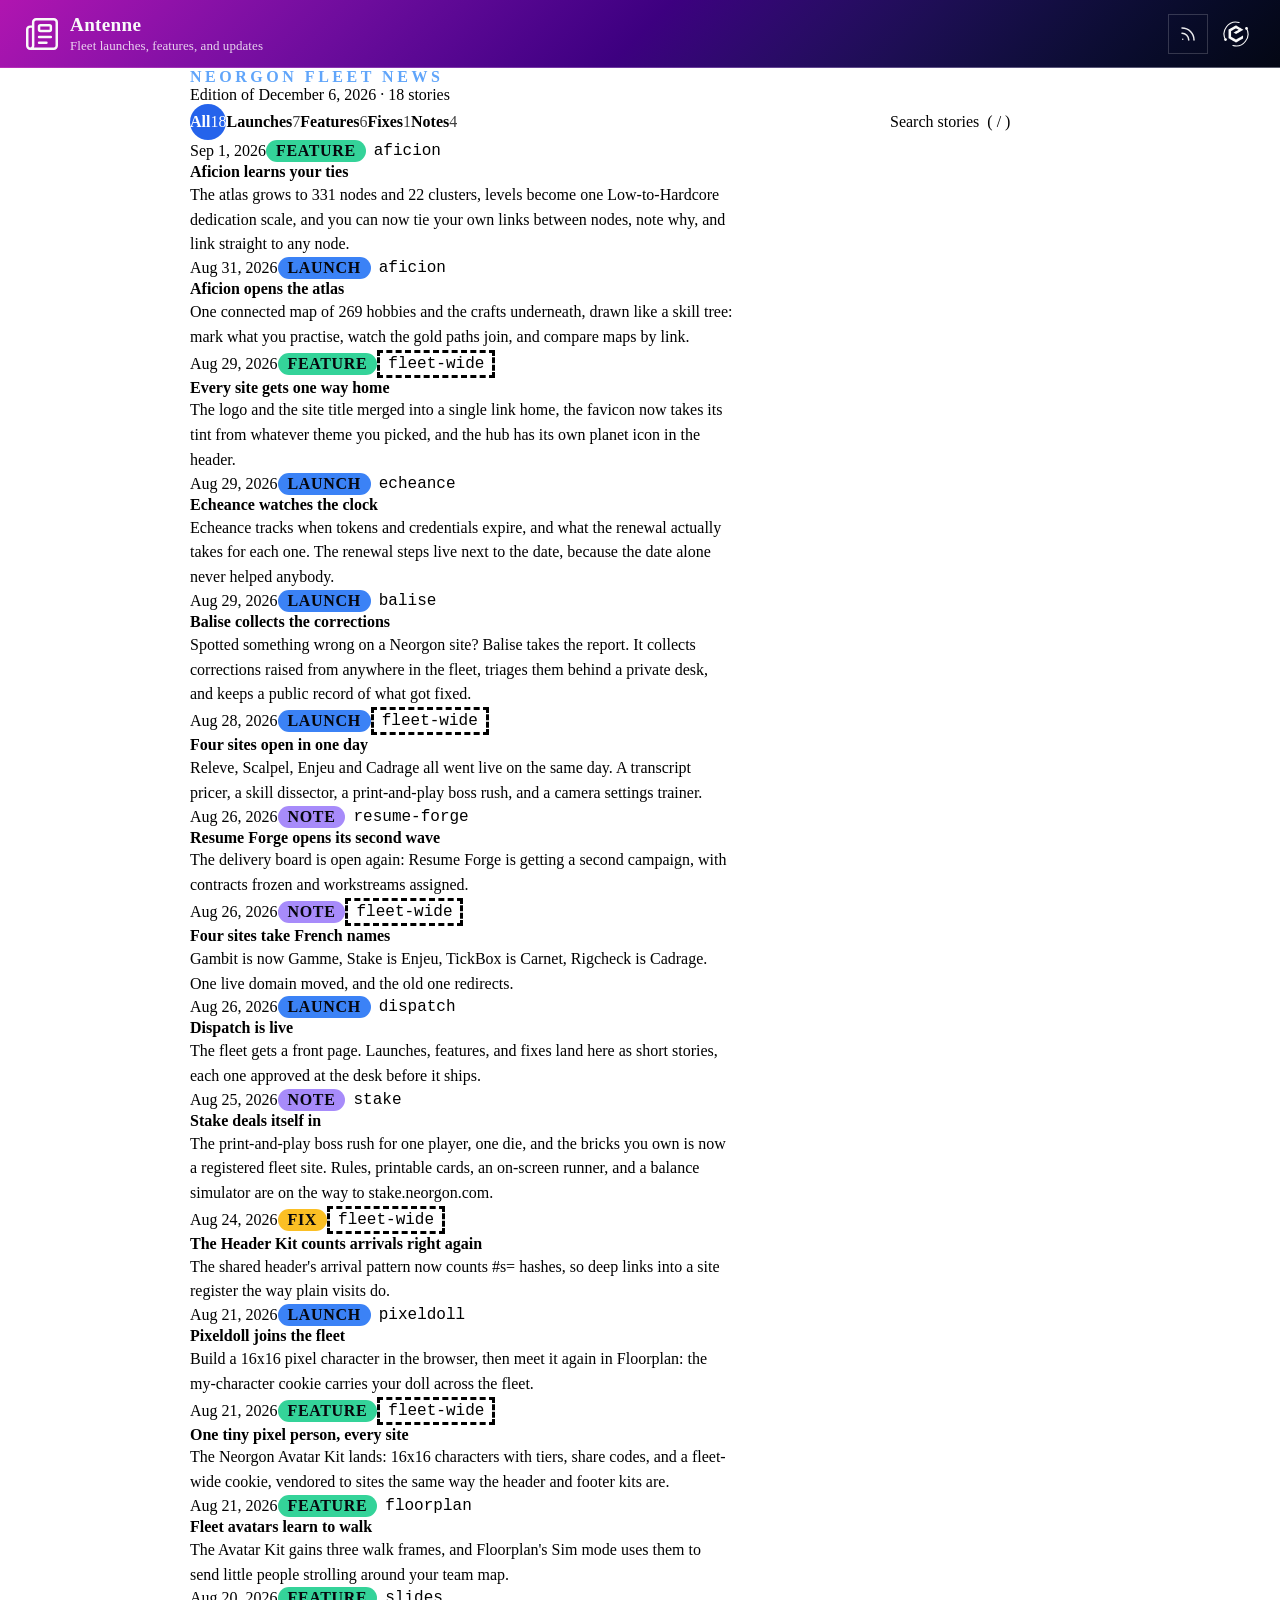
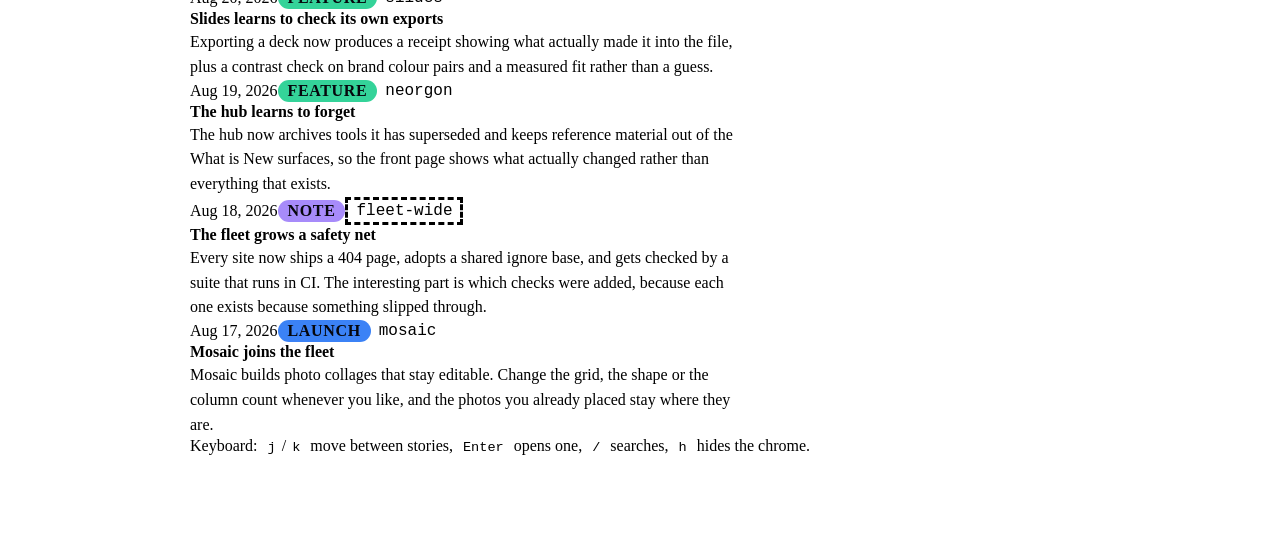
==== commit 09f2056f: "feat(feed): Aficion learns your ties" ====
--- a/index.html
+++ b/index.html
@@ -108,15 +108,15 @@
       <section class="section" aria-label="Fleet news feed">
         <div class="masthead">
           <p class="masthead__kicker">Neorgon fleet news</p>
-          <p class="masthead__edition" id="editionLine"><!-- gen:edition -->Edition of August 31, 2026 · 17 stories<!-- /gen:edition --></p>
+          <p class="masthead__edition" id="editionLine"><!-- gen:edition -->Edition of September 1, 2026 · 18 stories<!-- /gen:edition --></p>
         </div>
 
         <div class="feed-controls">
-          <div class="chips" id="feedChips" role="group" aria-label="Filter stories by kind"><!-- gen:chips --><button type="button" class="chip chip--active" data-filter="all" aria-pressed="true">All <span class="chip__count">17</span></button><button type="button" class="chip" data-filter="launch" aria-pressed="false">Launches <span class="chip__count">7</span></button><button type="button" class="chip" data-filter="feature" aria-pressed="false">Features <span class="chip__count">5</span></button><button type="button" class="chip" data-filter="fix" aria-pressed="false">Fixes <span class="chip__count">1</span></button><button type="button" class="chip" data-filter="note" aria-pressed="false">Notes <span class="chip__count">4</span></button><!-- /gen:chips --></div>
+          <div class="chips" id="feedChips" role="group" aria-label="Filter stories by kind"><!-- gen:chips --><button type="button" class="chip chip--active" data-filter="all" aria-pressed="true">All <span class="chip__count">18</span></button><button type="button" class="chip" data-filter="launch" aria-pressed="false">Launches <span class="chip__count">7</span></button><button type="button" class="chip" data-filter="feature" aria-pressed="false">Features <span class="chip__count">6</span></button><button type="button" class="chip" data-filter="fix" aria-pressed="false">Fixes <span class="chip__count">1</span></button><button type="button" class="chip" data-filter="note" aria-pressed="false">Notes <span class="chip__count">4</span></button><!-- /gen:chips --></div>
           <input type="search" id="feedSearch" class="feed-search" placeholder="Search stories  ( / )" aria-label="Search stories">
         </div>
 
-        <div class="feed stack stack--tight" id="feed"><!-- gen:feed --><article class="post card post--hero" data-id="2026-08-31-aficion-opens-the-atlas" id="post-2026-08-31-aficion-opens-the-atlas"><div class="post__meta"><time datetime="2026-08-31">Aug 31, 2026</time><span class="badge badge--launch">Launch</span><span class="post__site">aficion</span></div><h3 class="post__title"><button type="button" class="post__toggle" data-id="2026-08-31-aficion-opens-the-atlas" aria-expanded="false">Aficion opens the atlas</button></h3><p class="post__summary">One connected map of 269 hobbies and the crafts underneath, drawn like a skill tree: mark what you practise, watch the gold paths join, and compare maps by link.</p><div class="post__body" hidden><p>Aficion is a constellation atlas of hobbies: 269 nodes across 18 clusters, joined by 566 typed edges that say why two things sit together. A mesh node is an ESP32 wearing a LoRa radio; the same airbrush weathers a costume chest piece and a thumb-sized tank.</p><p>Mark what you practise and the map answers: gold paths between your own nodes, one-step-away suggestions justified by shared gear, and nine curated builds that put an ambitious project's steps in dependency order. The character sheet folds it all into a six-domain radar with earned titles, and a whole map shares as a link that never touches a server.</p><p>First visits open on Bench and Shelf, an example map to explore. Clear my map starts your own.</p><div class="post__links"><a class="btn btn--ghost btn--sm" href="https://aficion.neorgon.com/" target="_blank" rel="noopener noreferrer">Open the atlas ↗</a></div></div></article><article class="post card" data-id="2026-08-29-one-way-home" id="post-2026-08-29-one-way-home"><div class="post__meta"><time datetime="2026-08-29">Aug 29, 2026</time><span class="badge badge--feature">Feature</span><span class="post__site post__site--fleet">fleet-wide</span></div><h3 class="post__title"><button type="button" class="post__toggle" data-id="2026-08-29-one-way-home" aria-expanded="false">Every site gets one way home</button></h3><p class="post__summary">The logo and the site title merged into a single link home, the favicon now takes its tint from whatever theme you picked, and the hub has its own planet icon in the header.</p><div class="post__body" hidden><p>Two clickable things sitting next to each other and going to the same place is a small daily annoyance. The header kit now merges the logo and the title into one link, which also gives the fleet a bigger target on a phone.</p><p>The favicon follows your chosen theme rather than staying fixed, so a tab you left open in one palette still looks like the site you set up. Sites can also opt into a source link in the header, for the ones whose code is worth reading.</p></div></article><article class="post card" data-id="2026-08-29-echeance-watches-the-clock" id="post-2026-08-29-echeance-watches-the-clock"><div class="post__meta"><time datetime="2026-08-29">Aug 29, 2026</time><span class="badge badge--launch">Launch</span><span class="post__site">echeance</span></div><h3 class="post__title"><button type="button" class="post__toggle" data-id="2026-08-29-echeance-watches-the-clock" aria-expanded="false">Echeance watches the clock</button></h3><p class="post__summary">Echeance tracks when tokens and credentials expire, and what the renewal actually takes for each one. The renewal steps live next to the date, because the date alone never helped anybody.</p><div class="post__body" hidden><p>An expiry date on its own tells you that something is about to break, not what to do about it. Echeance keeps the renewal steps beside the date for each credential, so the reminder arrives with its own instructions.</p><p>It is live now.</p><div class="post__links"><a class="btn btn--ghost btn--sm" href="https://echeance.neorgon.com/" target="_blank" rel="noopener noreferrer">Open Echeance ↗</a></div></div></article><article class="post card" data-id="2026-08-29-balise-collects-the-corrections" id="post-2026-08-29-balise-collects-the-corrections"><div class="post__meta"><time datetime="2026-08-29">Aug 29, 2026</time><span class="badge badge--launch">Launch</span><span class="post__site">balise</span></div><h3 class="post__title"><button type="button" class="post__toggle" data-id="2026-08-29-balise-collects-the-corrections" aria-expanded="false">Balise collects the corrections</button></h3><p class="post__summary">Spotted something wrong on a Neorgon site? Balise takes the report. It collects corrections raised from anywhere in the fleet, triages them behind a private desk, and keeps a public record of what got fixed.</p><div class="post__body" hidden><p>Every site in the fleet can now raise a correction, and they all land in one place. Balise sorts them behind a review desk that only the operator sees, and publishes the outcome, so a report you send does not vanish into a form.</p><p>The public half is the point. What got fixed is a matter of record rather than a claim.</p><div class="post__links"><a class="btn btn--ghost btn--sm" href="https://balise.neorgon.com/" target="_blank" rel="noopener noreferrer">Open Balise ↗</a></div></div></article><article class="post card" data-id="2026-08-28-four-open-in-one-day" id="post-2026-08-28-four-open-in-one-day"><div class="post__meta"><time datetime="2026-08-28">Aug 28, 2026</time><span class="badge badge--launch">Launch</span><span class="post__site post__site--fleet">fleet-wide</span></div><h3 class="post__title"><button type="button" class="post__toggle" data-id="2026-08-28-four-open-in-one-day" aria-expanded="false">Four sites open in one day</button></h3><p class="post__summary">Releve, Scalpel, Enjeu and Cadrage all went live on the same day. A transcript pricer, a skill dissector, a print-and-play boss rush, and a camera settings trainer.</p><div class="post__body" hidden><p>Releve prices your Claude Code transcripts at real API rates. Scalpel takes a skill apart from a zip or a pasted file and tells you what to fix before it ships. Enjeu is a print-and-play boss rush for one player, one die, and the bricks and figures you already own. Cadrage walks you through focus and the exposure triangle on a camera menu replica and finds the settings that contradict each other.</p><p>They have nothing in common except the day they opened. All four are live and need no account.</p><div class="post__links"><a class="btn btn--ghost btn--sm" href="https://releve.neorgon.com/" target="_blank" rel="noopener noreferrer">Open Releve ↗</a><a class="btn btn--ghost btn--sm" href="https://scalpel.neorgon.com/" target="_blank" rel="noopener noreferrer">Open Scalpel ↗</a><a class="btn btn--ghost btn--sm" href="https://enjeu.neorgon.com/" target="_blank" rel="noopener noreferrer">Open Enjeu ↗</a><a class="btn btn--ghost btn--sm" href="https://cadrage.neorgon.com/" target="_blank" rel="noopener noreferrer">Open Cadrage ↗</a></div></div></article><article class="post card" data-id="2026-08-26-resume-forge-wave-two" id="post-2026-08-26-resume-forge-wave-two"><div class="post__meta"><time datetime="2026-08-26">Aug 26, 2026</time><span class="badge badge--note">Note</span><span class="post__site">resume-forge</span></div><h3 class="post__title"><button type="button" class="post__toggle" data-id="2026-08-26-resume-forge-wave-two" aria-expanded="false">Resume Forge opens its second wave</button></h3><p class="post__summary">The delivery board is open again: Resume Forge is getting a second campaign, with contracts frozen and workstreams assigned.</p><div class="post__body" hidden><p>The Mosaic campaign archived on August 25 and the delivery board immediately reopened for Resume Forge. Impact analysis counts 36 modules and 82 internal edges in the blast radius.</p><p>Watch this feed for what actually ships out of the wave.</p><div class="post__links"><a class="btn btn--ghost btn--sm" href="https://resume.neorgon.com/" target="_blank" rel="noopener noreferrer">Open Resume Forge ↗</a></div></div></article><article class="post card" data-id="2026-08-26-four-sites-take-french-names" id="post-2026-08-26-four-sites-take-french-names"><div class="post__meta"><time datetime="2026-08-26">Aug 26, 2026</time><span class="badge badge--note">Note</span><span class="post__site post__site--fleet">fleet-wide</span></div><h3 class="post__title"><button type="button" class="post__toggle" data-id="2026-08-26-four-sites-take-french-names" aria-expanded="false">Four sites take French names</button></h3><p class="post__summary">Gambit is now Gamme, Stake is Enjeu, TickBox is Carnet, Rigcheck is Cadrage. One live domain moved, and the old one redirects.</p><div class="post__body" hidden><p>Parla and Sortie already carried romance-language names that say what the site does without reading as a category label. Four more join them. Gambit becomes Gamme, after 'faire ses gammes', the French for practising your scales: the drilling you do until a pattern stops needing to be worked out. Stake becomes Enjeu, which means what is at stake and hides the word for game inside it. TickBox becomes Carnet, a pocket notebook. Rigcheck becomes Cadrage, the framing of a shot.</p><p>Only Gamme was live, so it is the only one that cost anything. gambit.neorgon.com now redirects to gamme.neorgon.com with the path intact, so old links and bookmarks still land, and hub search still answers to the old name. Saved progress survived the move: the storage key deliberately kept its original name, because renaming it would have quietly wiped everyone's drills.</p><p>Enjeu, Carnet and Cadrage had reserved domains and nothing served, so renaming them cost a directory move and a registry rebuild.</p><div class="post__links"><a class="btn btn--ghost btn--sm" href="https://gamme.neorgon.com/" target="_blank" rel="noopener noreferrer">Gamme ↗</a></div></div></article><article class="post card" data-id="2026-08-26-dispatch-is-live" id="post-2026-08-26-dispatch-is-live"><div class="post__meta"><time datetime="2026-08-26">Aug 26, 2026</time><span class="badge badge--launch">Launch</span><span class="post__site">dispatch</span></div><h3 class="post__title"><button type="button" class="post__toggle" data-id="2026-08-26-dispatch-is-live" aria-expanded="false">Dispatch is live</button></h3><p class="post__summary">The fleet gets a front page. Launches, features, and fixes land here as short stories, each one approved at the desk before it ships.</p><div class="post__body" hidden><p>Neorgon ships sites faster than anyone can follow, and until now there was no single place that said what changed. Dispatch is that place: a news feed for the fleet, written from the work that actually happened.</p><p>Every story starts as a draft pulled from fleet work logs. Nothing publishes itself: drafts wait at the desk until a human reads them, edits them, and approves them into this feed.</p><div class="post__links"><a class="btn btn--ghost btn--sm" href="https://neorgon.com/" target="_blank" rel="noopener noreferrer">Browse the fleet ↗</a></div></div></article><article class="post card" data-id="2026-08-25-stake-deals-itself-in" id="post-2026-08-25-stake-deals-itself-in"><div class="post__meta"><time datetime="2026-08-25">Aug 25, 2026</time><span class="badge badge--note">Note</span><span class="post__site">stake</span></div><h3 class="post__title"><button type="button" class="post__toggle" data-id="2026-08-25-stake-deals-itself-in" aria-expanded="false">Stake deals itself in</button></h3><p class="post__summary">The print-and-play boss rush for one player, one die, and the bricks you own is now a registered fleet site. Rules, printable cards, an on-screen runner, and a balance simulator are on the way to stake.neorgon.com.</p><div class="post__body" hidden><p>Stake started as a plan document on August 22 and grew into a full project three days later: game rules, printable cards, a browser runner, and a simulator that checks the balance math.</p><p>The site is registered and its domain is reserved. Watch this feed for the moment it goes live.</p><div class="post__links"><a class="btn btn--ghost btn--sm" href="https://neorgon.com/#group-boardgames" target="_blank" rel="noopener noreferrer">Board games on the hub ↗</a></div></div></article><article class="post card" data-id="2026-08-24-header-kit-arrival-fix" id="post-2026-08-24-header-kit-arrival-fix"><div class="post__meta"><time datetime="2026-08-24">Aug 24, 2026</time><span class="badge badge--fix">Fix</span><span class="post__site post__site--fleet">fleet-wide</span></div><h3 class="post__title"><button type="button" class="post__toggle" data-id="2026-08-24-header-kit-arrival-fix" aria-expanded="false">The Header Kit counts arrivals right again</button></h3><p class="post__summary">The shared header's arrival pattern now counts #s= hashes, so deep links into a site register the way plain visits do.</p><div class="post__body" hidden><p>A small regex gap in the vendored Header Kit meant arrivals that carried a #s= hash slipped past the arrival counter. The kit now treats them like any other visit, and the fix synced out to every site that vendors the header.</p><p>This one sat in the prompt queue as item 40 before landing, which is exactly what the queue is for.</p></div></article><article class="post card" data-id="2026-08-21-pixeldoll-joins-the-fleet" id="post-2026-08-21-pixeldoll-joins-the-fleet"><div class="post__meta"><time datetime="2026-08-21">Aug 21, 2026</time><span class="badge badge--launch">Launch</span><span class="post__site">pixeldoll</span></div><h3 class="post__title"><button type="button" class="post__toggle" data-id="2026-08-21-pixeldoll-joins-the-fleet" aria-expanded="false">Pixeldoll joins the fleet</button></h3><p class="post__summary">Build a 16x16 pixel character in the browser, then meet it again in Floorplan: the my-character cookie carries your doll across the fleet.</p><div class="post__body" hidden><p>Pixeldoll is a pixel character builder on top of the shared Avatar Kit. Pick a body, a palette, and the details, and the result is yours across every site that reads the fleet cookie.</p><p>It launched as Paperdoll in the morning and was renamed Pixeldoll by the afternoon, which has to be a fleet record for fastest rebrand.</p><div class="post__links"><a class="btn btn--ghost btn--sm" href="https://pixeldoll.neorgon.com/" target="_blank" rel="noopener noreferrer">Open Pixeldoll ↗</a></div></div></article><article class="post card" data-id="2026-08-21-one-tiny-pixel-person" id="post-2026-08-21-one-tiny-pixel-person"><div class="post__meta"><time datetime="2026-08-21">Aug 21, 2026</time><span class="badge badge--feature">Feature</span><span class="post__site post__site--fleet">fleet-wide</span></div><h3 class="post__title"><button type="button" class="post__toggle" data-id="2026-08-21-one-tiny-pixel-person" aria-expanded="false">One tiny pixel person, every site</button></h3><p class="post__summary">The Neorgon Avatar Kit lands: 16x16 characters with tiers, share codes, and a fleet-wide cookie, vendored to sites the same way the header and footer kits are.</p><div class="post__body" hidden><p>The fleet's third shared kit draws 16x16 pixel characters with tiers and shareable codes, and remembers your character in a cookie every neorgon.com site can read.</p><p>Like the header and footer kits, the canonical source lives in one place and sync-avatar.sh stamps vendored copies into each site. A new smoke check keeps those copies from drifting.</p></div></article><article class="post card" data-id="2026-08-21-avatars-learn-to-walk" id="post-2026-08-21-avatars-learn-to-walk"><div class="post__meta"><time datetime="2026-08-21">Aug 21, 2026</time><span class="badge badge--feature">Feature</span><span class="post__site">floorplan</span></div><h3 class="post__title"><button type="button" class="post__toggle" data-id="2026-08-21-avatars-learn-to-walk" aria-expanded="false">Fleet avatars learn to walk</button></h3><p class="post__summary">The Avatar Kit gains three walk frames, and Floorplan's Sim mode uses them to send little people strolling around your team map.</p><div class="post__body" hidden><p>The shared Avatar Kit now exposes walk frames 0, 1, and 2 on drawSprite and spriteDataUrl. Any site that draws fleet avatars can animate them instead of pinning them in place.</p><p>Floorplan's Sim mode is the first customer: drop people into rooms and watch them wander between desks.</p><div class="post__links"><a class="btn btn--ghost btn--sm" href="https://floorplan.neorgon.com/" target="_blank" rel="noopener noreferrer">Open Floorplan ↗</a></div></div></article><article class="post card" data-id="2026-08-20-decks-that-argue" id="post-2026-08-20-decks-that-argue"><div class="post__meta"><time datetime="2026-08-20">Aug 20, 2026</time><span class="badge badge--feature">Feature</span><span class="post__site">slides</span></div><h3 class="post__title"><button type="button" class="post__toggle" data-id="2026-08-20-decks-that-argue" aria-expanded="false">Slides learns to check its own exports</button></h3><p class="post__summary">Exporting a deck now produces a receipt showing what actually made it into the file, plus a contrast check on brand colour pairs and a measured fit rather than a guess.</p><div class="post__body" hidden><p>The failure this fixes is quiet and specific: an export that looks right on screen and is wrong in the file. Slides now hands back a receipt on export, so what went into the deck is something you can read rather than assume.</p><p>Two smaller additions came with it. Brand colour pairs get a real contrast check instead of only having their names validated, and text fit is measured rather than estimated. You can also paste Markdown straight in and get a deck out of it.</p><div class="post__links"><a class="btn btn--ghost btn--sm" href="https://slides.neorgon.com/" target="_blank" rel="noopener noreferrer">Open Slides ↗</a></div></div></article><article class="post card" data-id="2026-08-19-the-hub-learns-to-forget" id="post-2026-08-19-the-hub-learns-to-forget"><div class="post__meta"><time datetime="2026-08-19">Aug 19, 2026</time><span class="badge badge--feature">Feature</span><span class="post__site">neorgon</span></div><h3 class="post__title"><button type="button" class="post__toggle" data-id="2026-08-19-the-hub-learns-to-forget" aria-expanded="false">The hub learns to forget</button></h3><p class="post__summary">The hub now archives tools it has superseded and keeps reference material out of the What is New surfaces, so the front page shows what actually changed rather than everything that exists.</p><div class="post__body" hidden><p>A directory that only ever grows stops being a directory. The hub now has an archive for tools that something newer replaced, and it holds reference tools out of the recency lists, since a thing that has not changed in months should not be competing for the same attention as a launch.</p><p>The constellation view got quieter too. Routes stopped crossing their own labels, and the section pills announce themselves once instead of asking for attention forever.</p><div class="post__links"><a class="btn btn--ghost btn--sm" href="https://neorgon.com/" target="_blank" rel="noopener noreferrer">Open the hub ↗</a></div></div></article><article class="post card" data-id="2026-08-18-the-fleet-grows-a-safety-net" id="post-2026-08-18-the-fleet-grows-a-safety-net"><div class="post__meta"><time datetime="2026-08-18">Aug 18, 2026</time><span class="badge badge--note">Note</span><span class="post__site post__site--fleet">fleet-wide</span></div><h3 class="post__title"><button type="button" class="post__toggle" data-id="2026-08-18-the-fleet-grows-a-safety-net" aria-expanded="false">The fleet grows a safety net</button></h3><p class="post__summary">Every site now ships a 404 page, adopts a shared ignore base, and gets checked by a suite that runs in CI. The interesting part is which checks were added, because each one exists because something slipped through.</p><div class="post__body" hidden><p>A batch of new checks landed across every site at once. Each one is small: a 404 page exists, a site's ignore rules cover the same ground as the template, shared helper code is actually shared rather than copied into each project, screen readers get told when a toast appears.</p><p>None of that is exciting on its own. Together it is the difference between a fleet you can change confidently and one where every edit is a small gamble. The suite now runs on every push.</p></div></article><article class="post card" data-id="2026-08-17-mosaic-joins-the-fleet" id="post-2026-08-17-mosaic-joins-the-fleet"><div class="post__meta"><time datetime="2026-08-17">Aug 17, 2026</time><span class="badge badge--launch">Launch</span><span class="post__site">mosaic</span></div><h3 class="post__title"><button type="button" class="post__toggle" data-id="2026-08-17-mosaic-joins-the-fleet" aria-expanded="false">Mosaic joins the fleet</button></h3><p class="post__summary">Mosaic builds photo collages that stay editable. Change the grid, the shape or the column count whenever you like, and the photos you already placed stay where they are.</p><div class="post__body" hidden><p>Most collage tools ask you to commit to a layout before you have seen the photos in it. Mosaic does not. The grid, the frame shape and the column count are all knobs you can turn after the fact, and nothing you have already placed gets thrown away when you turn one.</p><p>It is live now and needs no account.</p><div class="post__links"><a class="btn btn--ghost btn--sm" href="https://mosaic.neorgon.com/" target="_blank" rel="noopener noreferrer">Open Mosaic ↗</a></div></div></article><!-- /gen:feed --></div>
+        <div class="feed stack stack--tight" id="feed"><!-- gen:feed --><article class="post card post--hero" data-id="2026-09-01-aficion-learns-your-ties" id="post-2026-09-01-aficion-learns-your-ties"><div class="post__meta"><time datetime="2026-09-01">Sep 1, 2026</time><span class="badge badge--feature">Feature</span><span class="post__site">aficion</span></div><h3 class="post__title"><button type="button" class="post__toggle" data-id="2026-09-01-aficion-learns-your-ties" aria-expanded="false">Aficion learns your ties</button></h3><p class="post__summary">The atlas grows to 331 nodes and 22 clusters, levels become one Low-to-Hardcore dedication scale, and you can now tie your own links between nodes, note why, and link straight to any node.</p><div class="post__body" hidden><p>One day after launch, the atlas reorganised itself. The nine crafts now orbit the hub at the centre instead of arcing along the bottom, every cluster carries its own hue, and four new families joined the map: Reading and Books, Gardening, Cooking and Food, and Outdoors, alongside the JRPGs a search once missed. A five-step tour greets first visits, a Layers control steps back to the anchors, and focusing a cluster dims everything but one family and the crafts under it.</p><p>Levels became one scale. Instead of per-hobby ladders, every node takes a dedication from Low to Hardcore, measured in time rather than talent, set from a right-click menu that also marks, centres and drills. Marked nodes wear their dedication as gold quarter-arcs; Hardcore closes the ring.</p><p>And the map now takes your word for it: right-click a node, link from there, and a dashed gold tie joins two things the corpus never connected, with a note saying why and an undo beside it. Ties travel in share links, merge into routing so tied islands stop being offered bridges, and every node now has an address you can copy and send.</p><div class="post__links"><a class="btn btn--ghost btn--sm" href="https://aficion.neorgon.com/" target="_blank" rel="noopener noreferrer">Open the atlas ↗</a></div></div></article><article class="post card" data-id="2026-08-31-aficion-opens-the-atlas" id="post-2026-08-31-aficion-opens-the-atlas"><div class="post__meta"><time datetime="2026-08-31">Aug 31, 2026</time><span class="badge badge--launch">Launch</span><span class="post__site">aficion</span></div><h3 class="post__title"><button type="button" class="post__toggle" data-id="2026-08-31-aficion-opens-the-atlas" aria-expanded="false">Aficion opens the atlas</button></h3><p class="post__summary">One connected map of 269 hobbies and the crafts underneath, drawn like a skill tree: mark what you practise, watch the gold paths join, and compare maps by link.</p><div class="post__body" hidden><p>Aficion is a constellation atlas of hobbies: 269 nodes across 18 clusters, joined by 566 typed edges that say why two things sit together. A mesh node is an ESP32 wearing a LoRa radio; the same airbrush weathers a costume chest piece and a thumb-sized tank.</p><p>Mark what you practise and the map answers: gold paths between your own nodes, one-step-away suggestions justified by shared gear, and nine curated builds that put an ambitious project's steps in dependency order. The character sheet folds it all into a six-domain radar with earned titles, and a whole map shares as a link that never touches a server.</p><p>First visits open on Bench and Shelf, an example map to explore. Clear my map starts your own.</p><div class="post__links"><a class="btn btn--ghost btn--sm" href="https://aficion.neorgon.com/" target="_blank" rel="noopener noreferrer">Open the atlas ↗</a></div></div></article><article class="post card" data-id="2026-08-29-one-way-home" id="post-2026-08-29-one-way-home"><div class="post__meta"><time datetime="2026-08-29">Aug 29, 2026</time><span class="badge badge--feature">Feature</span><span class="post__site post__site--fleet">fleet-wide</span></div><h3 class="post__title"><button type="button" class="post__toggle" data-id="2026-08-29-one-way-home" aria-expanded="false">Every site gets one way home</button></h3><p class="post__summary">The logo and the site title merged into a single link home, the favicon now takes its tint from whatever theme you picked, and the hub has its own planet icon in the header.</p><div class="post__body" hidden><p>Two clickable things sitting next to each other and going to the same place is a small daily annoyance. The header kit now merges the logo and the title into one link, which also gives the fleet a bigger target on a phone.</p><p>The favicon follows your chosen theme rather than staying fixed, so a tab you left open in one palette still looks like the site you set up. Sites can also opt into a source link in the header, for the ones whose code is worth reading.</p></div></article><article class="post card" data-id="2026-08-29-echeance-watches-the-clock" id="post-2026-08-29-echeance-watches-the-clock"><div class="post__meta"><time datetime="2026-08-29">Aug 29, 2026</time><span class="badge badge--launch">Launch</span><span class="post__site">echeance</span></div><h3 class="post__title"><button type="button" class="post__toggle" data-id="2026-08-29-echeance-watches-the-clock" aria-expanded="false">Echeance watches the clock</button></h3><p class="post__summary">Echeance tracks when tokens and credentials expire, and what the renewal actually takes for each one. The renewal steps live next to the date, because the date alone never helped anybody.</p><div class="post__body" hidden><p>An expiry date on its own tells you that something is about to break, not what to do about it. Echeance keeps the renewal steps beside the date for each credential, so the reminder arrives with its own instructions.</p><p>It is live now.</p><div class="post__links"><a class="btn btn--ghost btn--sm" href="https://echeance.neorgon.com/" target="_blank" rel="noopener noreferrer">Open Echeance ↗</a></div></div></article><article class="post card" data-id="2026-08-29-balise-collects-the-corrections" id="post-2026-08-29-balise-collects-the-corrections"><div class="post__meta"><time datetime="2026-08-29">Aug 29, 2026</time><span class="badge badge--launch">Launch</span><span class="post__site">balise</span></div><h3 class="post__title"><button type="button" class="post__toggle" data-id="2026-08-29-balise-collects-the-corrections" aria-expanded="false">Balise collects the corrections</button></h3><p class="post__summary">Spotted something wrong on a Neorgon site? Balise takes the report. It collects corrections raised from anywhere in the fleet, triages them behind a private desk, and keeps a public record of what got fixed.</p><div class="post__body" hidden><p>Every site in the fleet can now raise a correction, and they all land in one place. Balise sorts them behind a review desk that only the operator sees, and publishes the outcome, so a report you send does not vanish into a form.</p><p>The public half is the point. What got fixed is a matter of record rather than a claim.</p><div class="post__links"><a class="btn btn--ghost btn--sm" href="https://balise.neorgon.com/" target="_blank" rel="noopener noreferrer">Open Balise ↗</a></div></div></article><article class="post card" data-id="2026-08-28-four-open-in-one-day" id="post-2026-08-28-four-open-in-one-day"><div class="post__meta"><time datetime="2026-08-28">Aug 28, 2026</time><span class="badge badge--launch">Launch</span><span class="post__site post__site--fleet">fleet-wide</span></div><h3 class="post__title"><button type="button" class="post__toggle" data-id="2026-08-28-four-open-in-one-day" aria-expanded="false">Four sites open in one day</button></h3><p class="post__summary">Releve, Scalpel, Enjeu and Cadrage all went live on the same day. A transcript pricer, a skill dissector, a print-and-play boss rush, and a camera settings trainer.</p><div class="post__body" hidden><p>Releve prices your Claude Code transcripts at real API rates. Scalpel takes a skill apart from a zip or a pasted file and tells you what to fix before it ships. Enjeu is a print-and-play boss rush for one player, one die, and the bricks and figures you already own. Cadrage walks you through focus and the exposure triangle on a camera menu replica and finds the settings that contradict each other.</p><p>They have nothing in common except the day they opened. All four are live and need no account.</p><div class="post__links"><a class="btn btn--ghost btn--sm" href="https://releve.neorgon.com/" target="_blank" rel="noopener noreferrer">Open Releve ↗</a><a class="btn btn--ghost btn--sm" href="https://scalpel.neorgon.com/" target="_blank" rel="noopener noreferrer">Open Scalpel ↗</a><a class="btn btn--ghost btn--sm" href="https://enjeu.neorgon.com/" target="_blank" rel="noopener noreferrer">Open Enjeu ↗</a><a class="btn btn--ghost btn--sm" href="https://cadrage.neorgon.com/" target="_blank" rel="noopener noreferrer">Open Cadrage ↗</a></div></div></article><article class="post card" data-id="2026-08-26-resume-forge-wave-two" id="post-2026-08-26-resume-forge-wave-two"><div class="post__meta"><time datetime="2026-08-26">Aug 26, 2026</time><span class="badge badge--note">Note</span><span class="post__site">resume-forge</span></div><h3 class="post__title"><button type="button" class="post__toggle" data-id="2026-08-26-resume-forge-wave-two" aria-expanded="false">Resume Forge opens its second wave</button></h3><p class="post__summary">The delivery board is open again: Resume Forge is getting a second campaign, with contracts frozen and workstreams assigned.</p><div class="post__body" hidden><p>The Mosaic campaign archived on August 25 and the delivery board immediately reopened for Resume Forge. Impact analysis counts 36 modules and 82 internal edges in the blast radius.</p><p>Watch this feed for what actually ships out of the wave.</p><div class="post__links"><a class="btn btn--ghost btn--sm" href="https://resume.neorgon.com/" target="_blank" rel="noopener noreferrer">Open Resume Forge ↗</a></div></div></article><article class="post card" data-id="2026-08-26-four-sites-take-french-names" id="post-2026-08-26-four-sites-take-french-names"><div class="post__meta"><time datetime="2026-08-26">Aug 26, 2026</time><span class="badge badge--note">Note</span><span class="post__site post__site--fleet">fleet-wide</span></div><h3 class="post__title"><button type="button" class="post__toggle" data-id="2026-08-26-four-sites-take-french-names" aria-expanded="false">Four sites take French names</button></h3><p class="post__summary">Gambit is now Gamme, Stake is Enjeu, TickBox is Carnet, Rigcheck is Cadrage. One live domain moved, and the old one redirects.</p><div class="post__body" hidden><p>Parla and Sortie already carried romance-language names that say what the site does without reading as a category label. Four more join them. Gambit becomes Gamme, after 'faire ses gammes', the French for practising your scales: the drilling you do until a pattern stops needing to be worked out. Stake becomes Enjeu, which means what is at stake and hides the word for game inside it. TickBox becomes Carnet, a pocket notebook. Rigcheck becomes Cadrage, the framing of a shot.</p><p>Only Gamme was live, so it is the only one that cost anything. gambit.neorgon.com now redirects to gamme.neorgon.com with the path intact, so old links and bookmarks still land, and hub search still answers to the old name. Saved progress survived the move: the storage key deliberately kept its original name, because renaming it would have quietly wiped everyone's drills.</p><p>Enjeu, Carnet and Cadrage had reserved domains and nothing served, so renaming them cost a directory move and a registry rebuild.</p><div class="post__links"><a class="btn btn--ghost btn--sm" href="https://gamme.neorgon.com/" target="_blank" rel="noopener noreferrer">Gamme ↗</a></div></div></article><article class="post card" data-id="2026-08-26-dispatch-is-live" id="post-2026-08-26-dispatch-is-live"><div class="post__meta"><time datetime="2026-08-26">Aug 26, 2026</time><span class="badge badge--launch">Launch</span><span class="post__site">dispatch</span></div><h3 class="post__title"><button type="button" class="post__toggle" data-id="2026-08-26-dispatch-is-live" aria-expanded="false">Dispatch is live</button></h3><p class="post__summary">The fleet gets a front page. Launches, features, and fixes land here as short stories, each one approved at the desk before it ships.</p><div class="post__body" hidden><p>Neorgon ships sites faster than anyone can follow, and until now there was no single place that said what changed. Dispatch is that place: a news feed for the fleet, written from the work that actually happened.</p><p>Every story starts as a draft pulled from fleet work logs. Nothing publishes itself: drafts wait at the desk until a human reads them, edits them, and approves them into this feed.</p><div class="post__links"><a class="btn btn--ghost btn--sm" href="https://neorgon.com/" target="_blank" rel="noopener noreferrer">Browse the fleet ↗</a></div></div></article><article class="post card" data-id="2026-08-25-stake-deals-itself-in" id="post-2026-08-25-stake-deals-itself-in"><div class="post__meta"><time datetime="2026-08-25">Aug 25, 2026</time><span class="badge badge--note">Note</span><span class="post__site">stake</span></div><h3 class="post__title"><button type="button" class="post__toggle" data-id="2026-08-25-stake-deals-itself-in" aria-expanded="false">Stake deals itself in</button></h3><p class="post__summary">The print-and-play boss rush for one player, one die, and the bricks you own is now a registered fleet site. Rules, printable cards, an on-screen runner, and a balance simulator are on the way to stake.neorgon.com.</p><div class="post__body" hidden><p>Stake started as a plan document on August 22 and grew into a full project three days later: game rules, printable cards, a browser runner, and a simulator that checks the balance math.</p><p>The site is registered and its domain is reserved. Watch this feed for the moment it goes live.</p><div class="post__links"><a class="btn btn--ghost btn--sm" href="https://neorgon.com/#group-boardgames" target="_blank" rel="noopener noreferrer">Board games on the hub ↗</a></div></div></article><article class="post card" data-id="2026-08-24-header-kit-arrival-fix" id="post-2026-08-24-header-kit-arrival-fix"><div class="post__meta"><time datetime="2026-08-24">Aug 24, 2026</time><span class="badge badge--fix">Fix</span><span class="post__site post__site--fleet">fleet-wide</span></div><h3 class="post__title"><button type="button" class="post__toggle" data-id="2026-08-24-header-kit-arrival-fix" aria-expanded="false">The Header Kit counts arrivals right again</button></h3><p class="post__summary">The shared header's arrival pattern now counts #s= hashes, so deep links into a site register the way plain visits do.</p><div class="post__body" hidden><p>A small regex gap in the vendored Header Kit meant arrivals that carried a #s= hash slipped past the arrival counter. The kit now treats them like any other visit, and the fix synced out to every site that vendors the header.</p><p>This one sat in the prompt queue as item 40 before landing, which is exactly what the queue is for.</p></div></article><article class="post card" data-id="2026-08-21-pixeldoll-joins-the-fleet" id="post-2026-08-21-pixeldoll-joins-the-fleet"><div class="post__meta"><time datetime="2026-08-21">Aug 21, 2026</time><span class="badge badge--launch">Launch</span><span class="post__site">pixeldoll</span></div><h3 class="post__title"><button type="button" class="post__toggle" data-id="2026-08-21-pixeldoll-joins-the-fleet" aria-expanded="false">Pixeldoll joins the fleet</button></h3><p class="post__summary">Build a 16x16 pixel character in the browser, then meet it again in Floorplan: the my-character cookie carries your doll across the fleet.</p><div class="post__body" hidden><p>Pixeldoll is a pixel character builder on top of the shared Avatar Kit. Pick a body, a palette, and the details, and the result is yours across every site that reads the fleet cookie.</p><p>It launched as Paperdoll in the morning and was renamed Pixeldoll by the afternoon, which has to be a fleet record for fastest rebrand.</p><div class="post__links"><a class="btn btn--ghost btn--sm" href="https://pixeldoll.neorgon.com/" target="_blank" rel="noopener noreferrer">Open Pixeldoll ↗</a></div></div></article><article class="post card" data-id="2026-08-21-one-tiny-pixel-person" id="post-2026-08-21-one-tiny-pixel-person"><div class="post__meta"><time datetime="2026-08-21">Aug 21, 2026</time><span class="badge badge--feature">Feature</span><span class="post__site post__site--fleet">fleet-wide</span></div><h3 class="post__title"><button type="button" class="post__toggle" data-id="2026-08-21-one-tiny-pixel-person" aria-expanded="false">One tiny pixel person, every site</button></h3><p class="post__summary">The Neorgon Avatar Kit lands: 16x16 characters with tiers, share codes, and a fleet-wide cookie, vendored to sites the same way the header and footer kits are.</p><div class="post__body" hidden><p>The fleet's third shared kit draws 16x16 pixel characters with tiers and shareable codes, and remembers your character in a cookie every neorgon.com site can read.</p><p>Like the header and footer kits, the canonical source lives in one place and sync-avatar.sh stamps vendored copies into each site. A new smoke check keeps those copies from drifting.</p></div></article><article class="post card" data-id="2026-08-21-avatars-learn-to-walk" id="post-2026-08-21-avatars-learn-to-walk"><div class="post__meta"><time datetime="2026-08-21">Aug 21, 2026</time><span class="badge badge--feature">Feature</span><span class="post__site">floorplan</span></div><h3 class="post__title"><button type="button" class="post__toggle" data-id="2026-08-21-avatars-learn-to-walk" aria-expanded="false">Fleet avatars learn to walk</button></h3><p class="post__summary">The Avatar Kit gains three walk frames, and Floorplan's Sim mode uses them to send little people strolling around your team map.</p><div class="post__body" hidden><p>The shared Avatar Kit now exposes walk frames 0, 1, and 2 on drawSprite and spriteDataUrl. Any site that draws fleet avatars can animate them instead of pinning them in place.</p><p>Floorplan's Sim mode is the first customer: drop people into rooms and watch them wander between desks.</p><div class="post__links"><a class="btn btn--ghost btn--sm" href="https://floorplan.neorgon.com/" target="_blank" rel="noopener noreferrer">Open Floorplan ↗</a></div></div></article><article class="post card" data-id="2026-08-20-decks-that-argue" id="post-2026-08-20-decks-that-argue"><div class="post__meta"><time datetime="2026-08-20">Aug 20, 2026</time><span class="badge badge--feature">Feature</span><span class="post__site">slides</span></div><h3 class="post__title"><button type="button" class="post__toggle" data-id="2026-08-20-decks-that-argue" aria-expanded="false">Slides learns to check its own exports</button></h3><p class="post__summary">Exporting a deck now produces a receipt showing what actually made it into the file, plus a contrast check on brand colour pairs and a measured fit rather than a guess.</p><div class="post__body" hidden><p>The failure this fixes is quiet and specific: an export that looks right on screen and is wrong in the file. Slides now hands back a receipt on export, so what went into the deck is something you can read rather than assume.</p><p>Two smaller additions came with it. Brand colour pairs get a real contrast check instead of only having their names validated, and text fit is measured rather than estimated. You can also paste Markdown straight in and get a deck out of it.</p><div class="post__links"><a class="btn btn--ghost btn--sm" href="https://slides.neorgon.com/" target="_blank" rel="noopener noreferrer">Open Slides ↗</a></div></div></article><article class="post card" data-id="2026-08-19-the-hub-learns-to-forget" id="post-2026-08-19-the-hub-learns-to-forget"><div class="post__meta"><time datetime="2026-08-19">Aug 19, 2026</time><span class="badge badge--feature">Feature</span><span class="post__site">neorgon</span></div><h3 class="post__title"><button type="button" class="post__toggle" data-id="2026-08-19-the-hub-learns-to-forget" aria-expanded="false">The hub learns to forget</button></h3><p class="post__summary">The hub now archives tools it has superseded and keeps reference material out of the What is New surfaces, so the front page shows what actually changed rather than everything that exists.</p><div class="post__body" hidden><p>A directory that only ever grows stops being a directory. The hub now has an archive for tools that something newer replaced, and it holds reference tools out of the recency lists, since a thing that has not changed in months should not be competing for the same attention as a launch.</p><p>The constellation view got quieter too. Routes stopped crossing their own labels, and the section pills announce themselves once instead of asking for attention forever.</p><div class="post__links"><a class="btn btn--ghost btn--sm" href="https://neorgon.com/" target="_blank" rel="noopener noreferrer">Open the hub ↗</a></div></div></article><article class="post card" data-id="2026-08-18-the-fleet-grows-a-safety-net" id="post-2026-08-18-the-fleet-grows-a-safety-net"><div class="post__meta"><time datetime="2026-08-18">Aug 18, 2026</time><span class="badge badge--note">Note</span><span class="post__site post__site--fleet">fleet-wide</span></div><h3 class="post__title"><button type="button" class="post__toggle" data-id="2026-08-18-the-fleet-grows-a-safety-net" aria-expanded="false">The fleet grows a safety net</button></h3><p class="post__summary">Every site now ships a 404 page, adopts a shared ignore base, and gets checked by a suite that runs in CI. The interesting part is which checks were added, because each one exists because something slipped through.</p><div class="post__body" hidden><p>A batch of new checks landed across every site at once. Each one is small: a 404 page exists, a site's ignore rules cover the same ground as the template, shared helper code is actually shared rather than copied into each project, screen readers get told when a toast appears.</p><p>None of that is exciting on its own. Together it is the difference between a fleet you can change confidently and one where every edit is a small gamble. The suite now runs on every push.</p></div></article><article class="post card" data-id="2026-08-17-mosaic-joins-the-fleet" id="post-2026-08-17-mosaic-joins-the-fleet"><div class="post__meta"><time datetime="2026-08-17">Aug 17, 2026</time><span class="badge badge--launch">Launch</span><span class="post__site">mosaic</span></div><h3 class="post__title"><button type="button" class="post__toggle" data-id="2026-08-17-mosaic-joins-the-fleet" aria-expanded="false">Mosaic joins the fleet</button></h3><p class="post__summary">Mosaic builds photo collages that stay editable. Change the grid, the shape or the column count whenever you like, and the photos you already placed stay where they are.</p><div class="post__body" hidden><p>Most collage tools ask you to commit to a layout before you have seen the photos in it. Mosaic does not. The grid, the frame shape and the column count are all knobs you can turn after the fact, and nothing you have already placed gets thrown away when you turn one.</p><p>It is live now and needs no account.</p><div class="post__links"><a class="btn btn--ghost btn--sm" href="https://mosaic.neorgon.com/" target="_blank" rel="noopener noreferrer">Open Mosaic ↗</a></div></div></article><!-- /gen:feed --></div>
 
         <p class="feed-hint">Keyboard: <kbd>j</kbd>/<kbd>k</kbd> move between stories,
           <kbd>Enter</kbd> opens one, <kbd>/</kbd> searches, <kbd>h</kbd> hides the chrome.</p>
